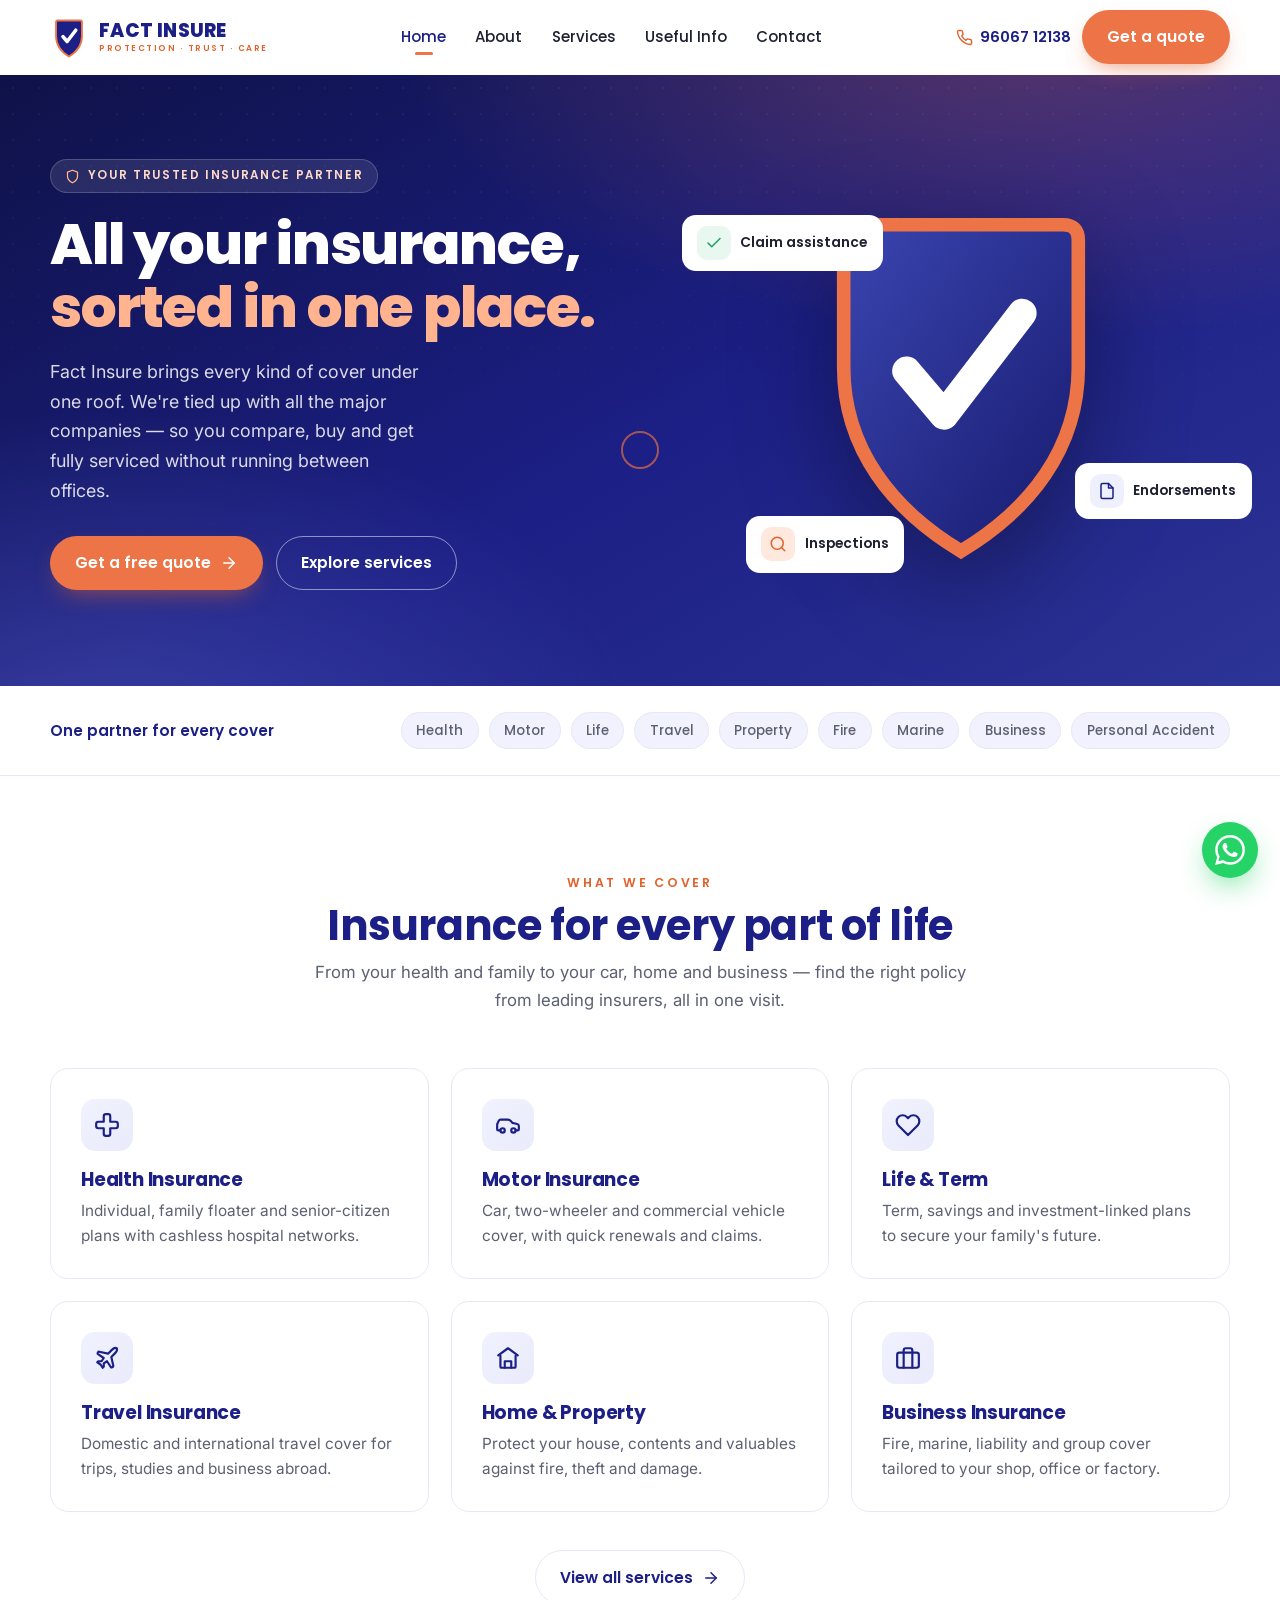
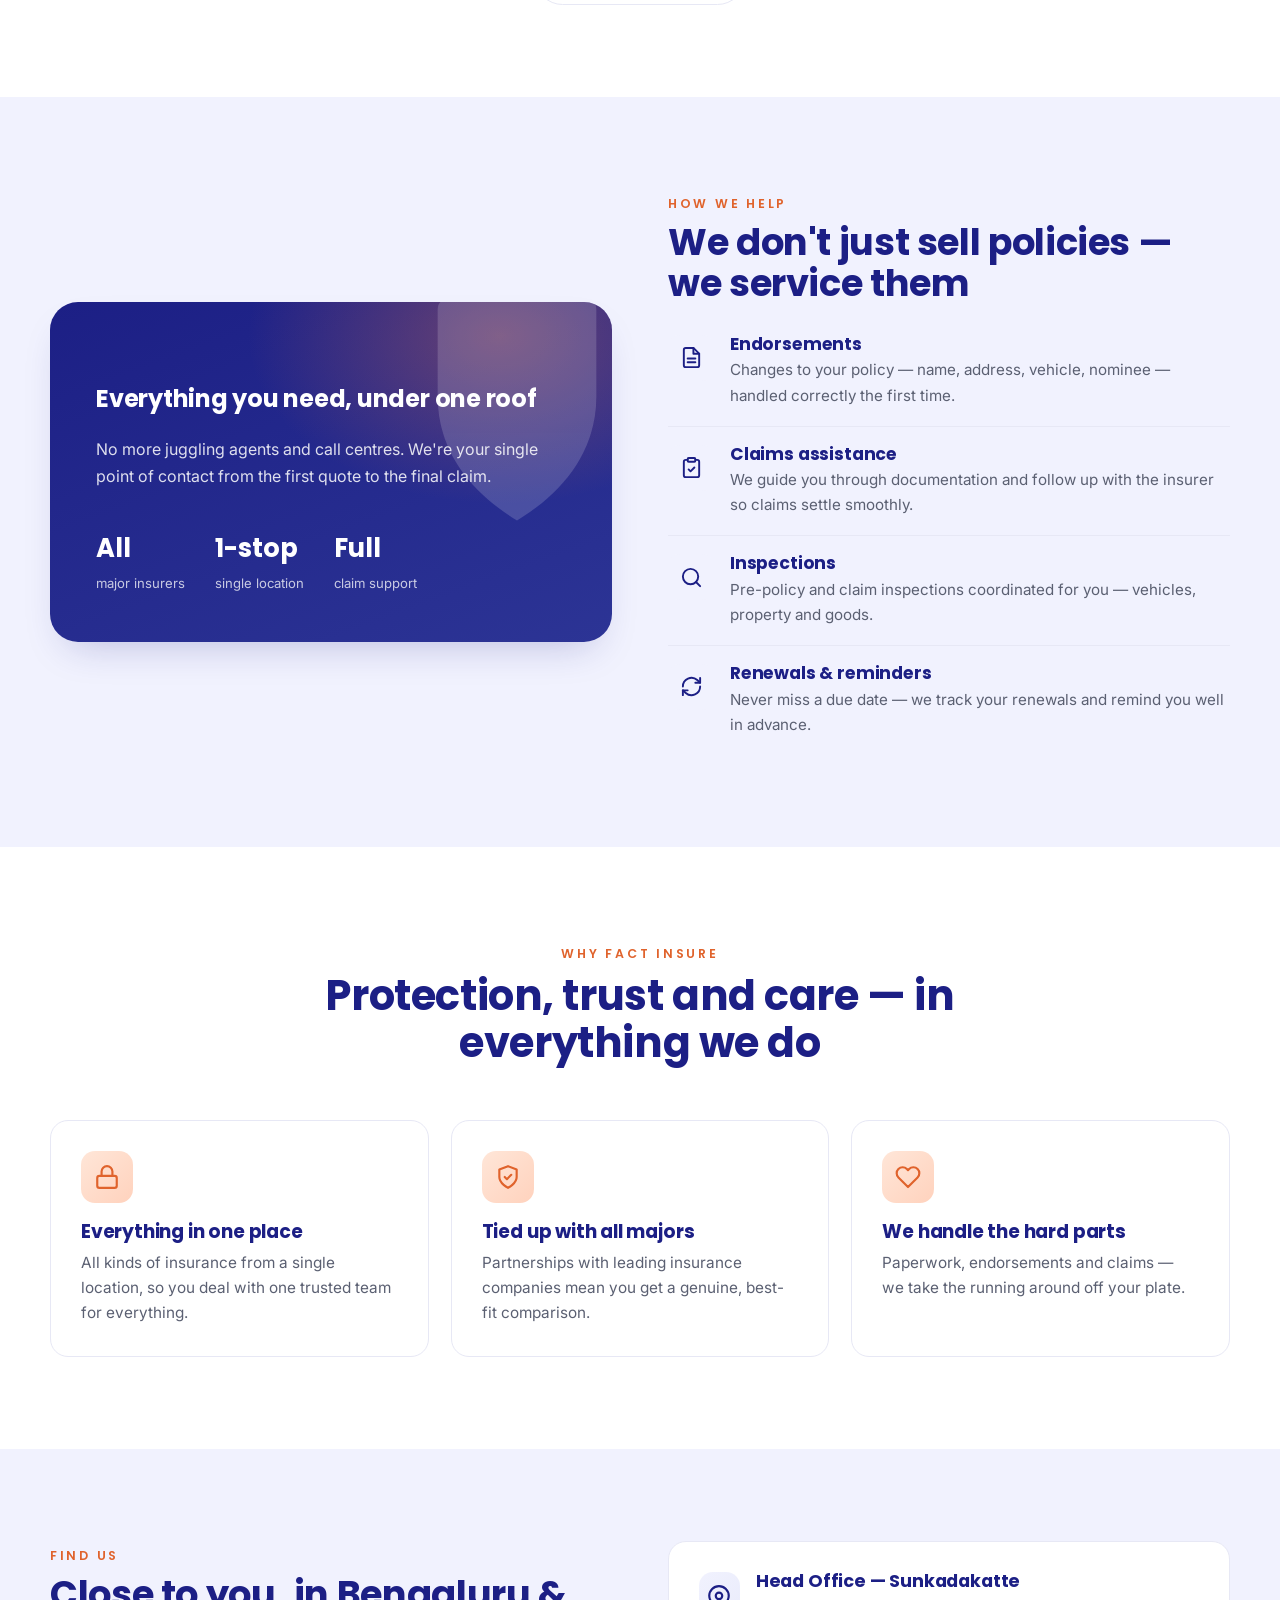
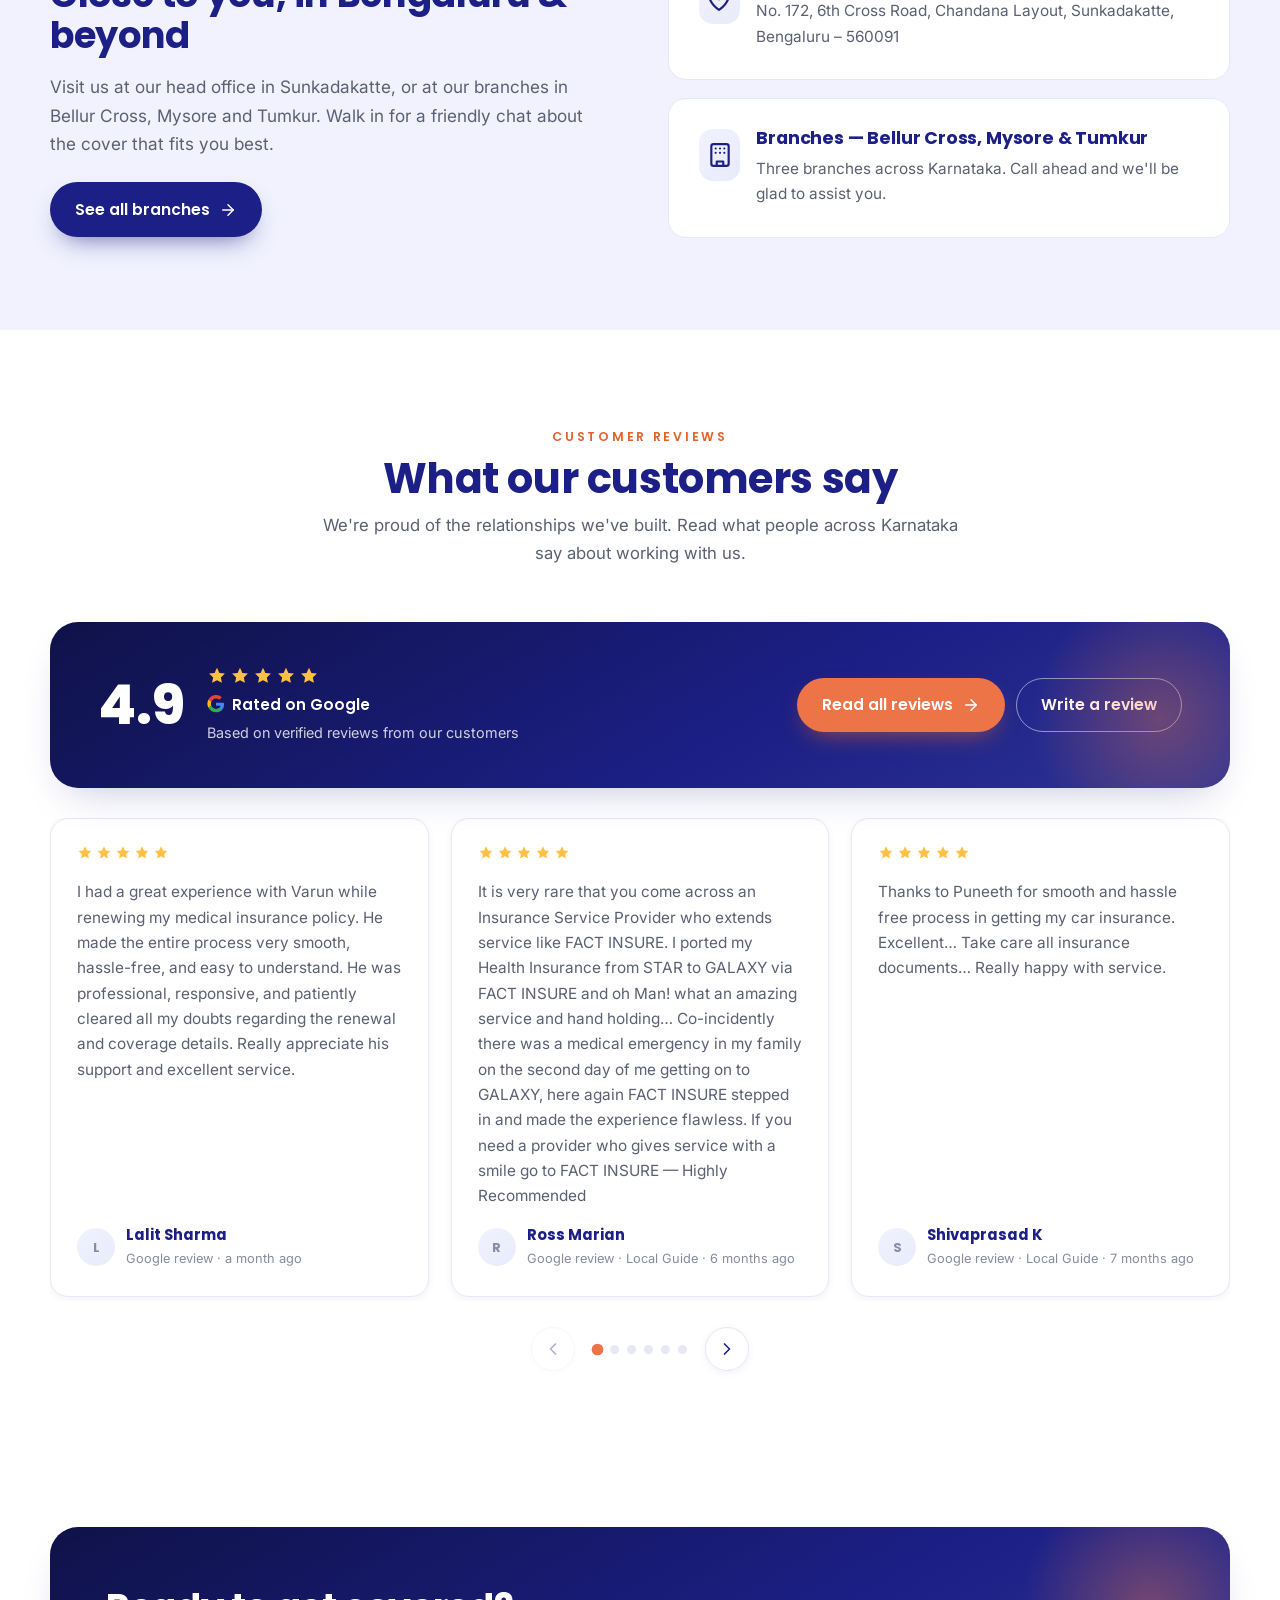
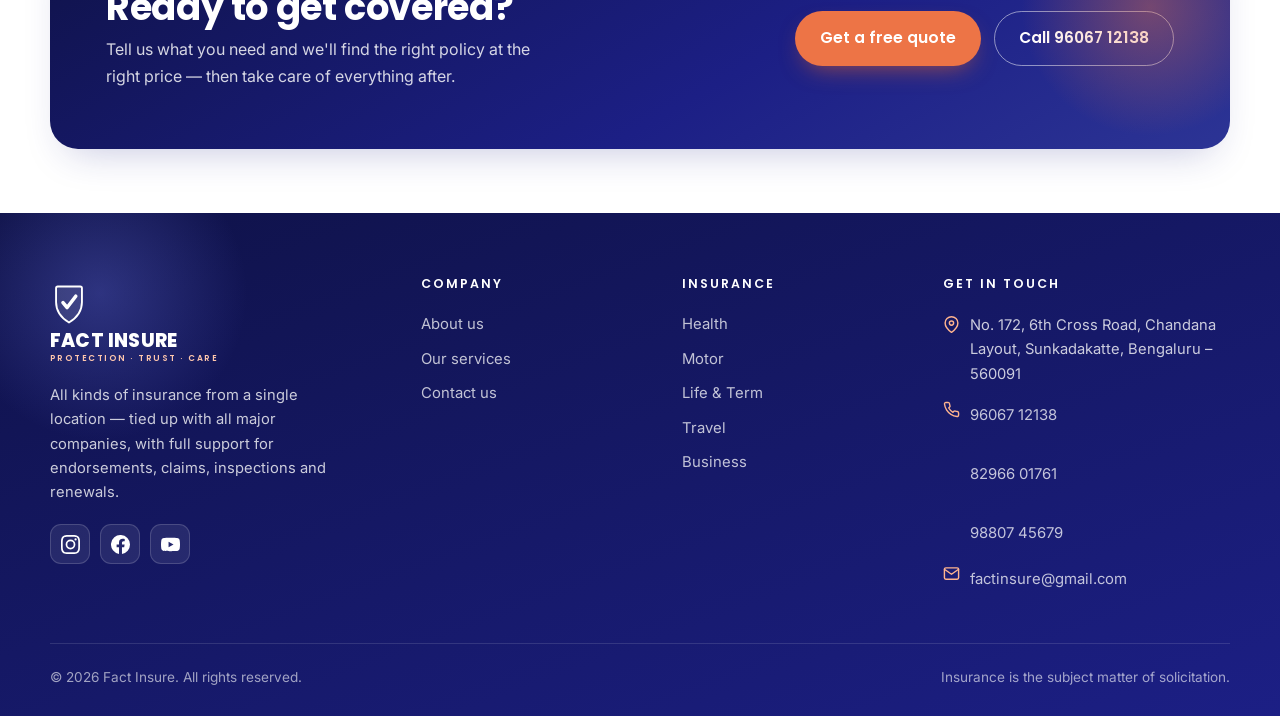
==== index.html @ 14523bb6 "Fact Insure website — production ready Static marketing site for Fact Insure (Bengaluru insurance ag" ====
<!DOCTYPE html>
<html lang="en">
<head>
<meta charset="UTF-8">
<meta name="viewport" content="width=device-width, initial-scale=1">
<title>Fact Insure — All your insurance in one place | Bengaluru</title>
<meta name="description" content="Fact Insure provides every kind of insurance from a single location in Bengaluru. Tied up with all major companies, with full support for endorsements, claims, inspections and renewals.">
<link rel="icon" type="image/svg+xml" href="assets/favicon.svg">
<link rel="preconnect" href="https://fonts.googleapis.com">
<link rel="preconnect" href="https://fonts.gstatic.com" crossorigin>
<link href="https://fonts.googleapis.com/css2?family=Inter:wght@400;500;600&amp;family=Poppins:wght@500;600;700;800&amp;display=swap" rel="stylesheet">
<link rel="stylesheet" href="css/styles.css">
</head>
<body>

<!-- ============ HEADER ============ -->
<header class="site-header">
  <div class="container">
    <div class="nav">
      <a class="brand" href="index.html" aria-label="Fact Insure — home">
        <svg class="brand-shield" viewBox="0 0 100 112" aria-hidden="true">
          <path class="body" d="M20,12 L80,12 Q84.5,12 84.5,16.5 L84.5,54 C84.5,78 70,96 50,108 C30,96 15.5,78 15.5,54 L15.5,16.5 Q15.5,12 20,12 Z"/>
          <path class="check" d="M34,55 L45,68 L68,38"/>
        </svg>
        <span class="brand-text"><strong>FACT INSURE</strong><small>PROTECTION · TRUST · CARE</small></span>
      </a>
      <nav class="nav-links" aria-label="Primary">
        <a href="index.html" class="active">Home</a><a href="about.html">About</a><a href="services.html">Services</a><a href="useful-info.html">Useful Info</a><a href="contact.html">Contact</a>
      </nav>
      <div class="nav-cta">
        <a class="nav-tel" href="tel:+919606712138" aria-label="Call us">
          <svg viewBox="0 0 24 24" fill="none" stroke="currentColor" stroke-width="2" stroke-linecap="round" stroke-linejoin="round"><path d="M22 16.92v3a2 2 0 0 1-2.18 2 19.79 19.79 0 0 1-8.63-3.07 19.5 19.5 0 0 1-6-6 19.79 19.79 0 0 1-3.07-8.67A2 2 0 0 1 4.11 2h3a2 2 0 0 1 2 1.72c.13.96.36 1.9.7 2.81a2 2 0 0 1-.45 2.11L8.09 9.91a16 16 0 0 0 6 6l1.27-1.27a2 2 0 0 1 2.11-.45c.91.34 1.85.57 2.81.7A2 2 0 0 1 22 16.92z"/></svg>
          96067 12138
        </a>
        <a class="btn" href="contact.html">Get a quote</a>
        <button class="nav-toggle" aria-label="Open menu" aria-expanded="false">
          <svg viewBox="0 0 24 24" fill="none" stroke="currentColor" stroke-width="2" stroke-linecap="round"><line x1="3" y1="6" x2="21" y2="6"/><line x1="3" y1="12" x2="21" y2="12"/><line x1="3" y1="18" x2="21" y2="18"/></svg>
        </button>
      </div>
    </div>
  </div>
</header>

<!-- ============ HERO ============ -->
<section class="hero">
  <div class="container">
    <div class="hero-inner">
      <div>
        <div class="hero-eyebrow">
          <svg viewBox="0 0 24 24" fill="none" stroke="currentColor" stroke-width="2" stroke-linecap="round" stroke-linejoin="round"><path d="M12 22s8-4 8-10V5l-8-3-8 3v7c0 6 8 10 8 10z"/></svg>
          <span>Your Trusted Insurance Partner</span>
        </div>
        <h1>All your insurance, <span class="hl">sorted in one place.</span></h1>
        <p>Fact Insure brings every kind of cover under one roof. We're tied up with all the major companies — so you compare, buy and get fully serviced without running between offices.</p>
        <div class="hero-actions">
          <a class="btn" href="contact.html">Get a free quote
            <svg viewBox="0 0 24 24" fill="none" stroke="currentColor" stroke-width="2" stroke-linecap="round" stroke-linejoin="round"><line x1="5" y1="12" x2="19" y2="12"/><polyline points="12 5 19 12 12 19"/></svg>
          </a>
          <a class="btn btn--ghost" href="services.html">Explore services</a>
        </div>
      </div>
      <div class="hero-art" aria-hidden="true">
        <svg class="hero-shield" viewBox="0 0 100 112">
          <defs>
            <linearGradient id="heroGrad" x1="0" y1="0" x2="1" y2="1">
              <stop offset="0" stop-color="#3a45b0"/><stop offset="1" stop-color="#171a6e"/>
            </linearGradient>
          </defs>
          <path class="hbody" d="M20,12 L80,12 Q84.5,12 84.5,16.5 L84.5,54 C84.5,78 70,96 50,108 C30,96 15.5,78 15.5,54 L15.5,16.5 Q15.5,12 20,12 Z"/>
          <path class="hcheck" d="M34,55 L45,68 L68,38"/>
        </svg>
        <div class="float-card fc-1">
          <span class="dot" style="background:#e8f7ef;color:#1aa260"><svg viewBox="0 0 24 24" fill="none" stroke="currentColor" stroke-width="2" stroke-linecap="round" stroke-linejoin="round"><polyline points="20 6 9 17 4 12"/></svg></span>
          Claim assistance
        </div>
        <div class="float-card fc-2">
          <span class="dot" style="background:#eef0fe;color:#1c1f85"><svg viewBox="0 0 24 24" fill="none" stroke="currentColor" stroke-width="2" stroke-linecap="round" stroke-linejoin="round"><path d="M14 2H6a2 2 0 0 0-2 2v16a2 2 0 0 0 2 2h12a2 2 0 0 0 2-2V8z"/><polyline points="14 2 14 8 20 8"/></svg></span>
          Endorsements
        </div>
        <div class="float-card fc-3">
          <span class="dot" style="background:#ffe9df;color:#e0632c"><svg viewBox="0 0 24 24" fill="none" stroke="currentColor" stroke-width="2" stroke-linecap="round" stroke-linejoin="round"><circle cx="11" cy="11" r="8"/><line x1="21" y1="21" x2="16.65" y2="16.65"/></svg></span>
          Inspections
        </div>
      </div>
    </div>
  </div>
</section>

<!-- ============ TRUST STRIP ============ -->
<div class="trust">
  <div class="container">
    <div class="trust-inner">
      <p>One partner for every cover</p>
      <div class="chips">
        <span class="chip">Health</span><span class="chip">Motor</span><span class="chip">Life</span>
        <span class="chip">Travel</span><span class="chip">Property</span><span class="chip">Fire</span>
        <span class="chip">Marine</span><span class="chip">Business</span><span class="chip">Personal Accident</span>
      </div>
    </div>
  </div>
</div>

<!-- ============ SERVICES OVERVIEW ============ -->
<section class="section">
  <div class="container">
    <div class="section-head center reveal">
      <span class="eyebrow">What we cover</span>
      <h2>Insurance for every part of life</h2>
      <p>From your health and family to your car, home and business — find the right policy from leading insurers, all in one visit.</p>
    </div>
    <div class="grid grid-3">
      <article class="card reveal">
        <div class="ico"><svg viewBox="0 0 24 24" fill="none" stroke="currentColor" stroke-width="2" stroke-linecap="round" stroke-linejoin="round"><path d="M11 2a2 2 0 0 0-2 2v5H4a2 2 0 0 0-2 2v2a2 2 0 0 0 2 2h5v5a2 2 0 0 0 2 2h2a2 2 0 0 0 2-2v-5h5a2 2 0 0 0 2-2v-2a2 2 0 0 0-2-2h-5V4a2 2 0 0 0-2-2z"/></svg></div>
        <h3>Health Insurance</h3>
        <p>Individual, family floater and senior-citizen plans with cashless hospital networks.</p>
      </article>
      <article class="card reveal">
        <div class="ico"><svg viewBox="0 0 24 24" fill="none" stroke="currentColor" stroke-width="2" stroke-linecap="round" stroke-linejoin="round"><path d="M19 17h2c.6 0 1-.4 1-1v-3c0-.9-.7-1.7-1.5-1.9C18.7 10.6 16 10 16 10s-1.3-1.4-2.2-2.3c-.5-.4-1.1-.7-1.8-.7H5c-.6 0-1.1.4-1.4.9l-1.4 2.9A3.7 3.7 0 0 0 2 12v4c0 .6.4 1 1 1h2"/><circle cx="7" cy="17" r="2"/><circle cx="17" cy="17" r="2"/></svg></div>
        <h3>Motor Insurance</h3>
        <p>Car, two-wheeler and commercial vehicle cover, with quick renewals and claims.</p>
      </article>
      <article class="card reveal">
        <div class="ico"><svg viewBox="0 0 24 24" fill="none" stroke="currentColor" stroke-width="2" stroke-linecap="round" stroke-linejoin="round"><path d="M20.84 4.61a5.5 5.5 0 0 0-7.78 0L12 5.67l-1.06-1.06a5.5 5.5 0 1 0-7.78 7.78L12 21.23l8.84-8.84a5.5 5.5 0 0 0 0-7.78z"/></svg></div>
        <h3>Life &amp; Term</h3>
        <p>Term, savings and investment-linked plans to secure your family's future.</p>
      </article>
      <article class="card reveal">
        <div class="ico"><svg viewBox="0 0 24 24" fill="none" stroke="currentColor" stroke-width="2" stroke-linecap="round" stroke-linejoin="round"><path d="M17.8 19.2 16 11l3.5-3.5C21 6 21.5 4 21 3c-1-.5-3 0-4.5 1.5L13 8 4.8 6.2c-.5-.1-.9.1-1.1.5l-.3.5c-.2.5-.1 1 .3 1.3L9 12l-2 3H4l-1 1 3 2 2 3 1-1v-3l3-2 3.5 5.3c.3.4.8.5 1.3.3l.5-.2c.4-.3.6-.7.5-1.2z"/></svg></div>
        <h3>Travel Insurance</h3>
        <p>Domestic and international travel cover for trips, studies and business abroad.</p>
      </article>
      <article class="card reveal">
        <div class="ico"><svg viewBox="0 0 24 24" fill="none" stroke="currentColor" stroke-width="2" stroke-linecap="round" stroke-linejoin="round"><path d="M3 9.5 12 3l9 6.5"/><path d="M5 10v10a1 1 0 0 0 1 1h12a1 1 0 0 0 1-1V10"/><path d="M9 21v-6h6v6"/></svg></div>
        <h3>Home &amp; Property</h3>
        <p>Protect your house, contents and valuables against fire, theft and damage.</p>
      </article>
      <article class="card reveal">
        <div class="ico"><svg viewBox="0 0 24 24" fill="none" stroke="currentColor" stroke-width="2" stroke-linecap="round" stroke-linejoin="round"><rect x="2" y="7" width="20" height="14" rx="2"/><path d="M16 21V5a2 2 0 0 0-2-2h-4a2 2 0 0 0-2 2v16"/></svg></div>
        <h3>Business Insurance</h3>
        <p>Fire, marine, liability and group cover tailored to your shop, office or factory.</p>
      </article>
    </div>
    <div class="center" style="margin-top:38px">
      <a class="btn btn--outline" href="services.html">View all services
        <svg viewBox="0 0 24 24" fill="none" stroke="currentColor" stroke-width="2" stroke-linecap="round" stroke-linejoin="round"><line x1="5" y1="12" x2="19" y2="12"/><polyline points="12 5 19 12 12 19"/></svg>
      </a>
    </div>
  </div>
</section>

<!-- ============ SINGLE LOCATION / FULL SERVICE ============ -->
<section class="section bg-lav">
  <div class="container">
    <div class="split">
      <div class="media-panel reveal">
        <svg class="pn-shield" viewBox="0 0 100 112" aria-hidden="true"><path d="M20,12 L80,12 Q84.5,12 84.5,16.5 L84.5,54 C84.5,78 70,96 50,108 C30,96 15.5,78 15.5,54 L15.5,16.5 Q15.5,12 20,12 Z"/></svg>
        <h3>Everything you need, under one roof</h3>
        <p>No more juggling agents and call centres. We're your single point of contact from the first quote to the final claim.</p>
        <div class="stat-row">
          <div><b>All</b><span>major insurers</span></div>
          <div><b>1-stop</b><span>single location</span></div>
          <div><b>Full</b><span>claim support</span></div>
        </div>
      </div>
      <div class="reveal">
        <span class="eyebrow">How we help</span>
        <h2 style="font-size:clamp(1.7rem,3.5vw,2.3rem);margin:.4rem 0 .8rem">We don't just sell policies — we service them</h2>
        <div class="feature-row">
          <span class="fi"><svg viewBox="0 0 24 24" fill="none" stroke="currentColor" stroke-width="2" stroke-linecap="round" stroke-linejoin="round"><path d="M14 2H6a2 2 0 0 0-2 2v16a2 2 0 0 0 2 2h12a2 2 0 0 0 2-2V8z"/><polyline points="14 2 14 8 20 8"/><line x1="16" y1="13" x2="8" y2="13"/><line x1="16" y1="17" x2="8" y2="17"/></svg></span>
          <div><h4>Endorsements</h4><p>Changes to your policy — name, address, vehicle, nominee — handled correctly the first time.</p></div>
        </div>
        <div class="feature-row">
          <span class="fi"><svg viewBox="0 0 24 24" fill="none" stroke="currentColor" stroke-width="2" stroke-linecap="round" stroke-linejoin="round"><rect x="8" y="2" width="8" height="4" rx="1"/><path d="M16 4h2a2 2 0 0 1 2 2v14a2 2 0 0 1-2 2H6a2 2 0 0 1-2-2V6a2 2 0 0 1 2-2h2"/><path d="m9 14 2 2 4-4"/></svg></span>
          <div><h4>Claims assistance</h4><p>We guide you through documentation and follow up with the insurer so claims settle smoothly.</p></div>
        </div>
        <div class="feature-row">
          <span class="fi"><svg viewBox="0 0 24 24" fill="none" stroke="currentColor" stroke-width="2" stroke-linecap="round" stroke-linejoin="round"><circle cx="11" cy="11" r="8"/><line x1="21" y1="21" x2="16.65" y2="16.65"/></svg></span>
          <div><h4>Inspections</h4><p>Pre-policy and claim inspections coordinated for you — vehicles, property and goods.</p></div>
        </div>
        <div class="feature-row">
          <span class="fi"><svg viewBox="0 0 24 24" fill="none" stroke="currentColor" stroke-width="2" stroke-linecap="round" stroke-linejoin="round"><path d="M3 12a9 9 0 0 1 15-6.7L21 8"/><path d="M21 3v5h-5"/><path d="M21 12a9 9 0 0 1-15 6.7L3 16"/><path d="M3 21v-5h5"/></svg></span>
          <div><h4>Renewals &amp; reminders</h4><p>Never miss a due date — we track your renewals and remind you well in advance.</p></div>
        </div>
      </div>
    </div>
  </div>
</section>

<!-- ============ WHY CHOOSE ============ -->
<section class="section">
  <div class="container">
    <div class="section-head center reveal">
      <span class="eyebrow">Why Fact Insure</span>
      <h2>Protection, trust and care — in everything we do</h2>
    </div>
    <div class="grid grid-3">
      <article class="card card--accent reveal">
        <div class="ico"><svg viewBox="0 0 24 24" fill="none" stroke="currentColor" stroke-width="2" stroke-linecap="round" stroke-linejoin="round"><rect x="3" y="11" width="18" height="11" rx="2"/><path d="M7 11V7a5 5 0 0 1 10 0v4"/></svg></div>
        <h3>Everything in one place</h3>
        <p>All kinds of insurance from a single location, so you deal with one trusted team for everything.</p>
      </article>
      <article class="card card--accent reveal">
        <div class="ico"><svg viewBox="0 0 24 24" fill="none" stroke="currentColor" stroke-width="2" stroke-linecap="round" stroke-linejoin="round"><path d="M12 22s8-4 8-10V5l-8-3-8 3v7c0 6 8 10 8 10z"/><polyline points="9 12 11 14 15 10"/></svg></div>
        <h3>Tied up with all majors</h3>
        <p>Partnerships with leading insurance companies mean you get a genuine, best-fit comparison.</p>
      </article>
      <article class="card card--accent reveal">
        <div class="ico"><svg viewBox="0 0 24 24" fill="none" stroke="currentColor" stroke-width="2" stroke-linecap="round" stroke-linejoin="round"><path d="M20.84 4.61a5.5 5.5 0 0 0-7.78 0L12 5.67l-1.06-1.06a5.5 5.5 0 1 0-7.78 7.78L12 21.23l8.84-8.84a5.5 5.5 0 0 0 0-7.78z"/></svg></div>
        <h3>We handle the hard parts</h3>
        <p>Paperwork, endorsements and claims — we take the running around off your plate.</p>
      </article>
    </div>
  </div>
</section>

<!-- ============ BRANCHES TEASER ============ -->
<section class="section bg-lav">
  <div class="container">
    <div class="split">
      <div class="reveal">
        <span class="eyebrow">Find us</span>
        <h2 style="font-size:clamp(1.7rem,3.5vw,2.3rem);margin:.4rem 0 .8rem">Close to you, in Bengaluru &amp; beyond</h2>
        <p class="lead">Visit us at our head office in Sunkadakatte, or at our branches in Bellur Cross, Mysore and Tumkur. Walk in for a friendly chat about the cover that fits you best.</p>
        <div style="margin-top:24px">
          <a class="btn btn--navy" href="contact.html">See all branches
            <svg viewBox="0 0 24 24" fill="none" stroke="currentColor" stroke-width="2" stroke-linecap="round" stroke-linejoin="round"><line x1="5" y1="12" x2="19" y2="12"/><polyline points="12 5 19 12 12 19"/></svg>
          </a>
        </div>
      </div>
      <div class="grid reveal" style="gap:18px">
        <article class="card" style="display:flex;gap:16px;align-items:flex-start">
          <span class="ico" style="margin:0"><svg viewBox="0 0 24 24" fill="none" stroke="currentColor" stroke-width="2" stroke-linecap="round" stroke-linejoin="round"><path d="M21 10c0 7-9 13-9 13s-9-6-9-13a9 9 0 0 1 18 0z"/><circle cx="12" cy="10" r="3"/></svg></span>
          <div><h3 style="font-size:1.1rem">Head Office — Sunkadakatte</h3><p>No. 172, 6th Cross Road, Chandana Layout, Sunkadakatte, Bengaluru – 560091</p></div>
        </article>
        <article class="card" style="display:flex;gap:16px;align-items:flex-start">
          <span class="ico" style="margin:0"><svg viewBox="0 0 24 24" fill="none" stroke="currentColor" stroke-width="2" stroke-linecap="round" stroke-linejoin="round"><rect x="4" y="2" width="16" height="20" rx="2"/><path d="M9 22v-4h6v4"/><path d="M8 6h.01M16 6h.01M12 6h.01M12 10h.01M16 10h.01M8 10h.01"/></svg></span>
          <div><h3 style="font-size:1.1rem">Branches — Bellur Cross, Mysore &amp; Tumkur</h3><p>Three branches across Karnataka. Call ahead and we'll be glad to assist you.</p></div>
        </article>
      </div>
    </div>
  </div>
</section>

<!-- ============ GOOGLE REVIEWS ============ -->
<section class="section reviews"><div class="container">
  <div class="section-head center reveal">
    <span class="eyebrow">Customer reviews</span>
    <h2>What our customers say</h2>
    <p>We're proud of the relationships we've built. Read what people across Karnataka say about working with us.</p>
  </div>

  <div class="rating-card reveal">
    <div class="rating-left">
      <span class="rating-score">4.9</span>
      <div class="rating-meta">
        <div class="stars" aria-label="5 out of 5 stars"><svg viewBox="0 0 24 24"><path d="M12 2l2.9 6.3 6.6.8-4.9 4.6 1.3 6.5L12 17l-5.9 3.2 1.3-6.5L2.5 9.1l6.6-.8z"/></svg><svg viewBox="0 0 24 24"><path d="M12 2l2.9 6.3 6.6.8-4.9 4.6 1.3 6.5L12 17l-5.9 3.2 1.3-6.5L2.5 9.1l6.6-.8z"/></svg><svg viewBox="0 0 24 24"><path d="M12 2l2.9 6.3 6.6.8-4.9 4.6 1.3 6.5L12 17l-5.9 3.2 1.3-6.5L2.5 9.1l6.6-.8z"/></svg><svg viewBox="0 0 24 24"><path d="M12 2l2.9 6.3 6.6.8-4.9 4.6 1.3 6.5L12 17l-5.9 3.2 1.3-6.5L2.5 9.1l6.6-.8z"/></svg><svg viewBox="0 0 24 24"><path d="M12 2l2.9 6.3 6.6.8-4.9 4.6 1.3 6.5L12 17l-5.9 3.2 1.3-6.5L2.5 9.1l6.6-.8z"/></svg></div>
        <span class="gl"><svg viewBox="0 0 24 24" width="18" height="18" aria-hidden="true"><path fill="#4285F4" d="M22.6 12.2c0-.7-.1-1.4-.2-2H12v4h6c-.3 1.4-1.1 2.6-2.3 3.4v2.8h3.7c2.2-2 3.4-5 3.4-8.2z"/><path fill="#34A853" d="M12 23c3.1 0 5.7-1 7.6-2.8l-3.7-2.8c-1 .7-2.3 1.1-3.9 1.1-3 0-5.5-2-6.4-4.7H1.8v2.9C3.7 20.5 7.6 23 12 23z"/><path fill="#FBBC05" d="M5.6 13.8c-.2-.7-.4-1.4-.4-2.3s.1-1.6.4-2.3V6.3H1.8C1 7.9.5 9.7.5 11.5s.5 3.6 1.3 5.2l3.8-2.9z"/><path fill="#EA4335" d="M12 4.6c1.7 0 3.2.6 4.4 1.7l3.3-3.3C17.7 1.1 15.1 0 12 0 7.6 0 3.7 2.5 1.8 6.3l3.8 2.9C6.5 6.6 9 4.6 12 4.6z"/></svg>Rated on Google</span>
        <small>Based on verified reviews from our customers</small>
      </div>
    </div>
    <div class="rating-actions">
      <a class="btn" href="https://www.google.com/search?sca_esv=fbf2e411b299a6de&hl=en-IN&sxsrf=APpeQnuhcAugEmTxmlH50Gxj4H5PhnZ7CQ:1783752616659&si=APenkKm7iecQ4G6P-TsbSMFKIQtv3EFIqRAFw-i8uEbk55Z-_xSb2uvLe6nvxJBp9Fm5agpogkL8hnsZeNH6Q2jQ4yNhc_mytEVe5YfTlTbHDAqRLndPPUKJqGvivF8F0i_H56P_pWPe&q=FACT+INSURE+Reviews&sa=X&ved=2ahUKEwjw5dSohMqVAxWvUGcHHVVzJCoQ0bkNegQIJBAF&biw=1226&bih=868&dpr=1#lrd=0x3bae3d194694b287:0x2dffe761b4c85926,1" target="_blank" rel="noopener">Read all reviews<svg viewBox="0 0 24 24" fill="none" stroke="currentColor" stroke-width="2" stroke-linecap="round" stroke-linejoin="round"><line x1="5" y1="12" x2="19" y2="12"/><polyline points="12 5 19 12 12 19"/></svg></a>
      <a class="btn btn--ghost" href="https://www.google.com/maps?cid=3314622257598847270" target="_blank" rel="noopener">Write a review</a>
    </div>
  </div>

  <!-- ============ REVIEW CARDS — real reviews from the Google Business profile ============ -->
  <div class="review-slider-wrap">
  <div class="review-grid" id="reviewSlider">
    <article class="review-card reveal">
      <div class="stars" aria-label="5 out of 5 stars"><svg viewBox="0 0 24 24"><path d="M12 2l2.9 6.3 6.6.8-4.9 4.6 1.3 6.5L12 17l-5.9 3.2 1.3-6.5L2.5 9.1l6.6-.8z"/></svg><svg viewBox="0 0 24 24"><path d="M12 2l2.9 6.3 6.6.8-4.9 4.6 1.3 6.5L12 17l-5.9 3.2 1.3-6.5L2.5 9.1l6.6-.8z"/></svg><svg viewBox="0 0 24 24"><path d="M12 2l2.9 6.3 6.6.8-4.9 4.6 1.3 6.5L12 17l-5.9 3.2 1.3-6.5L2.5 9.1l6.6-.8z"/></svg><svg viewBox="0 0 24 24"><path d="M12 2l2.9 6.3 6.6.8-4.9 4.6 1.3 6.5L12 17l-5.9 3.2 1.3-6.5L2.5 9.1l6.6-.8z"/></svg><svg viewBox="0 0 24 24"><path d="M12 2l2.9 6.3 6.6.8-4.9 4.6 1.3 6.5L12 17l-5.9 3.2 1.3-6.5L2.5 9.1l6.6-.8z"/></svg></div>
      <p>I had a great experience with Varun while renewing my medical insurance policy. He made the entire process very smooth, hassle-free, and easy to understand. He was professional, responsive, and patiently cleared all my doubts regarding the renewal and coverage details. Really appreciate his support and excellent service.</p>
      <div class="review-who"><span class="review-av">L</span><div><b>Lalit Sharma</b><span>Google review · a month ago</span></div></div>
    </article>
    <article class="review-card reveal">
      <div class="stars" aria-label="5 out of 5 stars"><svg viewBox="0 0 24 24"><path d="M12 2l2.9 6.3 6.6.8-4.9 4.6 1.3 6.5L12 17l-5.9 3.2 1.3-6.5L2.5 9.1l6.6-.8z"/></svg><svg viewBox="0 0 24 24"><path d="M12 2l2.9 6.3 6.6.8-4.9 4.6 1.3 6.5L12 17l-5.9 3.2 1.3-6.5L2.5 9.1l6.6-.8z"/></svg><svg viewBox="0 0 24 24"><path d="M12 2l2.9 6.3 6.6.8-4.9 4.6 1.3 6.5L12 17l-5.9 3.2 1.3-6.5L2.5 9.1l6.6-.8z"/></svg><svg viewBox="0 0 24 24"><path d="M12 2l2.9 6.3 6.6.8-4.9 4.6 1.3 6.5L12 17l-5.9 3.2 1.3-6.5L2.5 9.1l6.6-.8z"/></svg><svg viewBox="0 0 24 24"><path d="M12 2l2.9 6.3 6.6.8-4.9 4.6 1.3 6.5L12 17l-5.9 3.2 1.3-6.5L2.5 9.1l6.6-.8z"/></svg></div>
      <p>It is very rare that you come across an Insurance Service Provider who extends service like FACT INSURE. I ported my Health Insurance from STAR to GALAXY via FACT INSURE and oh Man! what an amazing service and hand holding… Co-incidently there was a medical emergency in my family on the second day of me getting on to GALAXY, here again FACT INSURE stepped in and made the experience flawless. If you need a provider who gives service with a smile go to FACT INSURE — Highly Recommended</p>
      <div class="review-who"><span class="review-av">R</span><div><b>Ross Marian</b><span>Google review · Local Guide · 6 months ago</span></div></div>
    </article>
    <article class="review-card reveal">
      <div class="stars" aria-label="5 out of 5 stars"><svg viewBox="0 0 24 24"><path d="M12 2l2.9 6.3 6.6.8-4.9 4.6 1.3 6.5L12 17l-5.9 3.2 1.3-6.5L2.5 9.1l6.6-.8z"/></svg><svg viewBox="0 0 24 24"><path d="M12 2l2.9 6.3 6.6.8-4.9 4.6 1.3 6.5L12 17l-5.9 3.2 1.3-6.5L2.5 9.1l6.6-.8z"/></svg><svg viewBox="0 0 24 24"><path d="M12 2l2.9 6.3 6.6.8-4.9 4.6 1.3 6.5L12 17l-5.9 3.2 1.3-6.5L2.5 9.1l6.6-.8z"/></svg><svg viewBox="0 0 24 24"><path d="M12 2l2.9 6.3 6.6.8-4.9 4.6 1.3 6.5L12 17l-5.9 3.2 1.3-6.5L2.5 9.1l6.6-.8z"/></svg><svg viewBox="0 0 24 24"><path d="M12 2l2.9 6.3 6.6.8-4.9 4.6 1.3 6.5L12 17l-5.9 3.2 1.3-6.5L2.5 9.1l6.6-.8z"/></svg></div>
      <p>Thanks to Puneeth for smooth and hassle free process in getting my car insurance. Excellent… Take care all insurance documents… Really happy with service.</p>
      <div class="review-who"><span class="review-av">S</span><div><b>Shivaprasad K</b><span>Google review · Local Guide · 7 months ago</span></div></div>
    </article>
    <article class="review-card reveal">
      <div class="stars" aria-label="5 out of 5 stars"><svg viewBox="0 0 24 24"><path d="M12 2l2.9 6.3 6.6.8-4.9 4.6 1.3 6.5L12 17l-5.9 3.2 1.3-6.5L2.5 9.1l6.6-.8z"/></svg><svg viewBox="0 0 24 24"><path d="M12 2l2.9 6.3 6.6.8-4.9 4.6 1.3 6.5L12 17l-5.9 3.2 1.3-6.5L2.5 9.1l6.6-.8z"/></svg><svg viewBox="0 0 24 24"><path d="M12 2l2.9 6.3 6.6.8-4.9 4.6 1.3 6.5L12 17l-5.9 3.2 1.3-6.5L2.5 9.1l6.6-.8z"/></svg><svg viewBox="0 0 24 24"><path d="M12 2l2.9 6.3 6.6.8-4.9 4.6 1.3 6.5L12 17l-5.9 3.2 1.3-6.5L2.5 9.1l6.6-.8z"/></svg><svg viewBox="0 0 24 24"><path d="M12 2l2.9 6.3 6.6.8-4.9 4.6 1.3 6.5L12 17l-5.9 3.2 1.3-6.5L2.5 9.1l6.6-.8z"/></svg></div>
      <p>It&#x27;s very good. If I am correct I met the service advisor Miss Pooja — she was following up my insurance from a month with a gentle reminder. Everything was so smooth. Thank you madam for the patience and service.</p>
      <div class="review-who"><span class="review-av">N</span><div><b>Nishith Raghavandra</b><span>Google review · 3 years ago</span></div></div>
    </article>
    <article class="review-card reveal">
      <div class="stars" aria-label="5 out of 5 stars"><svg viewBox="0 0 24 24"><path d="M12 2l2.9 6.3 6.6.8-4.9 4.6 1.3 6.5L12 17l-5.9 3.2 1.3-6.5L2.5 9.1l6.6-.8z"/></svg><svg viewBox="0 0 24 24"><path d="M12 2l2.9 6.3 6.6.8-4.9 4.6 1.3 6.5L12 17l-5.9 3.2 1.3-6.5L2.5 9.1l6.6-.8z"/></svg><svg viewBox="0 0 24 24"><path d="M12 2l2.9 6.3 6.6.8-4.9 4.6 1.3 6.5L12 17l-5.9 3.2 1.3-6.5L2.5 9.1l6.6-.8z"/></svg><svg viewBox="0 0 24 24"><path d="M12 2l2.9 6.3 6.6.8-4.9 4.6 1.3 6.5L12 17l-5.9 3.2 1.3-6.5L2.5 9.1l6.6-.8z"/></svg><svg viewBox="0 0 24 24"><path d="M12 2l2.9 6.3 6.6.8-4.9 4.6 1.3 6.5L12 17l-5.9 3.2 1.3-6.5L2.5 9.1l6.6-.8z"/></svg></div>
      <p>Puneeth is very cooperative, friendly and nice guy, he suggests better plans for vehicle insurance. Highly recommend insurance agency.</p>
      <div class="review-who"><span class="review-av">P</span><div><b>Prajwal HS</b><span>Google review · 3 years ago</span></div></div>
    </article>
    <article class="review-card reveal">
      <div class="stars" aria-label="5 out of 5 stars"><svg viewBox="0 0 24 24"><path d="M12 2l2.9 6.3 6.6.8-4.9 4.6 1.3 6.5L12 17l-5.9 3.2 1.3-6.5L2.5 9.1l6.6-.8z"/></svg><svg viewBox="0 0 24 24"><path d="M12 2l2.9 6.3 6.6.8-4.9 4.6 1.3 6.5L12 17l-5.9 3.2 1.3-6.5L2.5 9.1l6.6-.8z"/></svg><svg viewBox="0 0 24 24"><path d="M12 2l2.9 6.3 6.6.8-4.9 4.6 1.3 6.5L12 17l-5.9 3.2 1.3-6.5L2.5 9.1l6.6-.8z"/></svg><svg viewBox="0 0 24 24"><path d="M12 2l2.9 6.3 6.6.8-4.9 4.6 1.3 6.5L12 17l-5.9 3.2 1.3-6.5L2.5 9.1l6.6-.8z"/></svg><svg viewBox="0 0 24 24"><path d="M12 2l2.9 6.3 6.6.8-4.9 4.6 1.3 6.5L12 17l-5.9 3.2 1.3-6.5L2.5 9.1l6.6-.8z"/></svg></div>
      <p>Super service, good quality. I will ask any reason, definitely good reply for insurance.</p>
      <div class="review-who"><span class="review-av">V</span><div><b>Vinod Gowda</b><span>Google review · Local Guide · 7 months ago</span></div></div>
    </article>
  </div>
  <div class="slider-controls">
    <button type="button" class="slider-btn slider-prev" id="reviewPrev" aria-label="Previous reviews">
      <svg viewBox="0 0 24 24" fill="none" stroke="currentColor" stroke-width="2" stroke-linecap="round" stroke-linejoin="round"><polyline points="15 18 9 12 15 6"/></svg>
    </button>
    <div class="slider-dots" id="reviewDots"></div>
    <button type="button" class="slider-btn slider-next" id="reviewNext" aria-label="Next reviews">
      <svg viewBox="0 0 24 24" fill="none" stroke="currentColor" stroke-width="2" stroke-linecap="round" stroke-linejoin="round"><polyline points="9 18 15 12 9 6"/></svg>
    </button>
  </div>
  </div>
</div></section>

<!-- ============ CTA BAND ============ -->
<section class="section--tight">
  <div class="container">
    <div class="cta-band reveal">
      <div>
        <h2>Ready to get covered?</h2>
        <p>Tell us what you need and we'll find the right policy at the right price — then take care of everything after.</p>
      </div>
      <div class="cta-actions">
        <a class="btn" href="contact.html">Get a free quote</a>
        <a class="btn btn--ghost" href="tel:+919606712138">Call 96067 12138</a>
      </div>
    </div>
  </div>
</section>

<!-- ============ FOOTER ============ -->
<footer class="site-footer">
  <div class="container">
    <div class="footer-grid">
      <div class="footer-col">
        <a class="brand brand--light" href="index.html" aria-label="Fact Insure — home">
          <svg class="brand-shield" viewBox="0 0 100 112" aria-hidden="true">
            <path class="body" d="M20,12 L80,12 Q84.5,12 84.5,16.5 L84.5,54 C84.5,78 70,96 50,108 C30,96 15.5,78 15.5,54 L15.5,16.5 Q15.5,12 20,12 Z"/>
            <path class="check" d="M34,55 L45,68 L68,38"/>
          </svg>
          <span class="brand-text"><strong>FACT INSURE</strong><small>PROTECTION · TRUST · CARE</small></span>
        </a>
        <p>All kinds of insurance from a single location — tied up with all major companies, with full support for endorsements, claims, inspections and renewals.</p>
        <div class="social-links">
          <a href="https://www.instagram.com/factinsure?igsh=dTR2empqcTlucjA1" target="_blank" rel="noopener" aria-label="Fact Insure on Instagram"><svg viewBox="0 0 24 24" aria-hidden="true"><path fill="currentColor" d="M12 2.16c3.2 0 3.58 0 4.85.07 1.17.05 1.8.25 2.23.41.56.22.96.48 1.38.9.42.42.68.82.9 1.38.16.42.36 1.06.41 2.23.06 1.27.07 1.65.07 4.85s0 3.58-.07 4.85c-.05 1.17-.25 1.8-.41 2.23a3.7 3.7 0 0 1-.9 1.38 3.7 3.7 0 0 1-1.38.9c-.42.16-1.06.36-2.23.41-1.27.06-1.65.07-4.85.07s-3.58 0-4.85-.07c-1.17-.05-1.8-.25-2.23-.41a3.7 3.7 0 0 1-1.38-.9 3.7 3.7 0 0 1-.9-1.38c-.16-.42-.36-1.06-.41-2.23C2.16 15.58 2.16 15.2 2.16 12s0-3.58.07-4.85c.05-1.17.25-1.8.41-2.23.22-.56.48-.96.9-1.38.42-.42.82-.68 1.38-.9.42-.16 1.06-.36 2.23-.41C8.42 2.16 8.8 2.16 12 2.16M12 0C8.74 0 8.33 0 7.05.07 5.78.13 4.9.33 4.14.63a5.8 5.8 0 0 0-2.12 1.38A5.8 5.8 0 0 0 .63 4.14C.33 4.9.13 5.78.07 7.05 0 8.33 0 8.74 0 12s0 3.67.07 4.95c.06 1.27.26 2.15.56 2.91a5.8 5.8 0 0 0 1.38 2.12 5.8 5.8 0 0 0 2.12 1.38c.76.3 1.64.5 2.91.56C8.33 24 8.74 24 12 24s3.67 0 4.95-.07c1.27-.06 2.15-.26 2.91-.56a6.05 6.05 0 0 0 3.5-3.5c.3-.76.5-1.64.56-2.91.07-1.28.07-1.69.07-4.95s0-3.67-.07-4.95c-.06-1.27-.26-2.15-.56-2.91a5.8 5.8 0 0 0-1.38-2.12A5.8 5.8 0 0 0 19.86.63C19.1.33 18.22.13 16.95.07 15.67 0 15.26 0 12 0z"/><path fill="currentColor" d="M12 5.84A6.16 6.16 0 1 0 18.16 12 6.16 6.16 0 0 0 12 5.84zM12 16a4 4 0 1 1 4-4 4 4 0 0 1-4 4z"/><circle fill="currentColor" cx="18.41" cy="5.59" r="1.44"/></svg></a>
          <a href="https://www.facebook.com/share/1DzBadqJGa/" target="_blank" rel="noopener" aria-label="Fact Insure on Facebook"><svg viewBox="0 0 24 24" aria-hidden="true"><path fill="currentColor" d="M24 12a12 12 0 1 0-13.88 11.85v-8.38H7.08V12h3.04V9.36c0-3 1.79-4.67 4.53-4.67 1.31 0 2.68.24 2.68.24v2.95h-1.51c-1.49 0-1.95.92-1.95 1.87V12h3.32l-.53 3.47h-2.79v8.38A12 12 0 0 0 24 12z"/></svg></a>
          <a href="https://youtube.com/@factinsure?si=ZuciIrDkM-4pLr28" target="_blank" rel="noopener" aria-label="Fact Insure on YouTube"><svg viewBox="0 0 24 24" aria-hidden="true"><path fill="currentColor" d="M23.5 6.19a3.02 3.02 0 0 0-2.12-2.14C19.5 3.55 12 3.55 12 3.55s-7.5 0-9.38.5A3.02 3.02 0 0 0 .5 6.19 31.5 31.5 0 0 0 0 12a31.5 31.5 0 0 0 .5 5.81 3.02 3.02 0 0 0 2.12 2.14c1.88.5 9.38.5 9.38.5s7.5 0 9.38-.5a3.02 3.02 0 0 0 2.12-2.14A31.5 31.5 0 0 0 24 12a31.5 31.5 0 0 0-.5-5.81zM9.55 15.57V8.43L15.82 12z"/></svg></a>
        </div>
      </div>
      <div class="footer-col">
        <h4>Company</h4>
        <a href="about.html">About us</a>
        <a href="services.html">Our services</a>
                <a href="contact.html">Contact us</a>
      </div>
      <div class="footer-col">
        <h4>Insurance</h4>
        <a href="services.html">Health</a>
        <a href="services.html">Motor</a>
        <a href="services.html">Life &amp; Term</a>
        <a href="services.html">Travel</a>
        <a href="services.html">Business</a>
      </div>
      <div class="footer-col">
        <h4>Get in touch</h4>
        <ul class="footer-contact">
          <li><svg viewBox="0 0 24 24" fill="none" stroke="currentColor" stroke-width="2" stroke-linecap="round" stroke-linejoin="round"><path d="M21 10c0 7-9 13-9 13s-9-6-9-13a9 9 0 0 1 18 0z"/><circle cx="12" cy="10" r="3"/></svg><span>No. 172, 6th Cross Road, Chandana Layout, Sunkadakatte, Bengaluru – 560091</span></li>
          <li><svg viewBox="0 0 24 24" fill="none" stroke="currentColor" stroke-width="2" stroke-linecap="round" stroke-linejoin="round"><path d="M22 16.92v3a2 2 0 0 1-2.18 2 19.79 19.79 0 0 1-8.63-3.07 19.5 19.5 0 0 1-6-6 19.79 19.79 0 0 1-3.07-8.67A2 2 0 0 1 4.11 2h3a2 2 0 0 1 2 1.72c.13.96.36 1.9.7 2.81a2 2 0 0 1-.45 2.11L8.09 9.91a16 16 0 0 0 6 6l1.27-1.27a2 2 0 0 1 2.11-.45c.91.34 1.85.57 2.81.7A2 2 0 0 1 22 16.92z"/></svg><span><a href="tel:+919606712138">96067 12138</a><br><a href="tel:+918296601761">82966 01761</a><br><a href="tel:+919880745679">98807 45679</a></span></li>
          <li><svg viewBox="0 0 24 24" fill="none" stroke="currentColor" stroke-width="2" stroke-linecap="round" stroke-linejoin="round"><path d="M4 4h16a2 2 0 0 1 2 2v12a2 2 0 0 1-2 2H4a2 2 0 0 1-2-2V6a2 2 0 0 1 2-2z"/><polyline points="22,6 12,13 2,6"/></svg><span><a href="mailto:factinsure@gmail.com">factinsure@gmail.com</a></span></li>
        </ul>
      </div>
    </div>
    <div class="footer-bottom">
      <span>© <span id="year"></span> Fact Insure. All rights reserved.</span>
      <span>Insurance is the subject matter of solicitation.</span>
    </div>
  </div>
</footer>

<a class="wa-float" href="https://wa.me/919606712138?text=Hi%20Fact%20Insure%2C%20I%20would%20like%20to%20know%20more%20about%20your%20insurance%20services." target="_blank" rel="noopener" aria-label="Chat with us on WhatsApp"><svg viewBox="0 0 24 24" aria-hidden="true"><path d="M.057 24l1.687-6.163a11.867 11.867 0 0 1-1.587-5.945C.16 5.335 5.495 0 12.05 0a11.817 11.817 0 0 1 8.413 3.488 11.824 11.824 0 0 1 3.48 8.414c-.003 6.557-5.338 11.892-11.893 11.892a11.9 11.9 0 0 1-5.688-1.448L.057 24zm6.597-3.807c1.676.995 3.276 1.591 5.392 1.592 5.448 0 9.886-4.434 9.889-9.885.002-5.462-4.415-9.89-9.881-9.892-5.452 0-9.887 4.434-9.889 9.884a9.86 9.86 0 0 0 1.51 5.26l-.999 3.648 3.738-.607zm11.387-5.464c-.074-.124-.272-.198-.57-.347-.297-.149-1.758-.868-2.031-.967-.272-.099-.47-.149-.669.149-.198.297-.768.967-.941 1.165-.173.198-.347.223-.644.074-.297-.149-1.255-.462-2.39-1.475-.883-.788-1.48-1.761-1.653-2.059-.173-.297-.018-.458.13-.606.134-.133.298-.347.446-.52.149-.174.198-.298.298-.497.099-.198.05-.371-.025-.52-.074-.149-.669-1.612-.916-2.207-.242-.579-.487-.5-.669-.51l-.57-.01c-.198 0-.52.074-.792.372-.272.297-1.04 1.016-1.04 2.479 0 1.462 1.065 2.875 1.213 3.074.149.198 2.095 3.2 5.076 4.487.709.306 1.263.489 1.694.626.712.226 1.36.194 1.872.118.571-.085 1.758-.719 2.006-1.413.248-.694.248-1.29.173-1.414z"/></svg></a>
<script src="js/main.js"></script>
</body>
</html>
---- css/styles.css ----
/* =========================================================
   Fact Insure — Brand stylesheet
   Palette derived from the logo (Option A)
   ========================================================= */

:root{
  --navy:#1c1f85;
  --navy-700:#171a6e;
  --navy-900:#0f1248;
  --indigo:#2c3495;
  --indigo-300:#5a63c9;
  --orange:#ed7446;
  --orange-600:#e0632c;
  --lavender:#f1f2fe;
  --lavender-2:#e9ebfb;
  --ink:#1d2030;
  --slate:#5b6072;
  --slate-light:#878ca0;
  --line:#e7e8f5;
  --white:#ffffff;

  --radius:18px;
  --radius-sm:12px;
  --radius-lg:28px;
  --shadow-sm:0 2px 8px rgba(28,31,133,.06);
  --shadow:0 18px 40px -18px rgba(28,31,133,.28);
  --shadow-lg:0 30px 70px -28px rgba(28,31,133,.40);

  --container:1180px;
  --ease:cubic-bezier(.22,.61,.36,1);

  --ff-display:"Poppins",system-ui,sans-serif;
  --ff-body:"Inter",system-ui,sans-serif;
}

/* ---------- reset ---------- */
*,*::before,*::after{box-sizing:border-box}
html{scroll-behavior:smooth}
body{
  margin:0;
  font-family:var(--ff-body);
  color:var(--ink);
  background:var(--white);
  line-height:1.65;
  -webkit-font-smoothing:antialiased;
  text-rendering:optimizeLegibility;
}
img{max-width:100%;display:block}
a{color:inherit;text-decoration:none}
ul{margin:0;padding:0;list-style:none}
h1,h2,h3,h4{font-family:var(--ff-display);line-height:1.12;margin:0;color:var(--navy);font-weight:700;letter-spacing:-.01em}

.container{width:min(100% - 40px,var(--container));margin-inline:auto}
.eyebrow{
  font-family:var(--ff-display);font-weight:600;font-size:.78rem;
  letter-spacing:.22em;text-transform:uppercase;color:var(--orange-600);
}
.eyebrow--light{color:#ffd9c7}
.lead{font-size:1.075rem;color:var(--slate)}
.center{text-align:center}
.section{padding:92px 0}
.section--tight{padding:64px 0}
.section-head{max-width:660px;margin:0 auto 54px}
.section-head.center{text-align:center}
.section-head h2{font-size:clamp(1.85rem,4vw,2.6rem);margin:.5rem 0 .6rem}
.section-head p{margin:0;color:var(--slate);font-size:1.05rem}

/* ---------- buttons ---------- */
.btn{
  --bg:var(--orange);--fg:#fff;
  display:inline-flex;align-items:center;gap:.55rem;
  font-family:var(--ff-display);font-weight:600;font-size:.97rem;
  padding:.85rem 1.5rem;border-radius:999px;border:1.5px solid transparent;
  background:var(--bg);color:var(--fg);cursor:pointer;
  transition:transform .25s var(--ease),box-shadow .25s var(--ease),background .2s;
  box-shadow:0 10px 24px -10px rgba(224,99,44,.7);
}
.btn:hover{transform:translateY(-2px);box-shadow:0 16px 30px -12px rgba(224,99,44,.8)}
.btn svg{width:18px;height:18px}
.btn--ghost{background:transparent;color:#fff;border-color:rgba(255,255,255,.5);box-shadow:none}
.btn--ghost:hover{background:rgba(255,255,255,.12);box-shadow:none}
.btn--navy{background:var(--navy);box-shadow:0 12px 26px -12px rgba(28,31,133,.7)}
.btn--navy:hover{box-shadow:0 18px 34px -14px rgba(28,31,133,.8)}
.btn--outline{background:transparent;color:var(--navy);border-color:var(--line);box-shadow:none}
.btn--outline:hover{border-color:var(--navy);background:var(--lavender);box-shadow:none}

/* ---------- brand mark ---------- */
.brand{display:inline-flex;align-items:center;gap:.7rem}
.brand-shield{width:38px;height:42px;flex:none}
.brand-shield .body{fill:var(--navy);stroke:var(--orange);stroke-width:5}
.brand-shield .check{fill:none;stroke:#fff;stroke-width:9.5;stroke-linecap:round;stroke-linejoin:round}
.brand-text{display:flex;flex-direction:column;line-height:1}
.brand-text strong{
  font-family:var(--ff-display);font-weight:800;font-size:1.18rem;
  color:var(--navy);letter-spacing:.01em;
}
.brand-text small{
  font-family:var(--ff-display);font-weight:600;font-size:.52rem;
  letter-spacing:.18em;color:var(--orange-600);margin-top:3px;
}
/* light variant for dark backgrounds */
.brand--light .body{fill:rgba(255,255,255,.10);stroke:#fff}
.brand--light .check{stroke:#fff}
.brand--light .brand-text strong{color:#fff}
.brand--light .brand-text small{color:#ffc7ad}

/* ---------- header ---------- */
.site-header{
  position:sticky;top:0;z-index:60;background:rgba(255,255,255,.86);
  backdrop-filter:saturate(160%) blur(12px);
  border-bottom:1px solid transparent;transition:box-shadow .3s,border-color .3s;
}
.site-header.scrolled{box-shadow:var(--shadow-sm);border-bottom-color:var(--line)}
.nav{display:flex;align-items:center;justify-content:space-between;height:74px}
.nav-links{display:flex;align-items:center;gap:2px}
.nav-links a{
  font-family:var(--ff-display);font-weight:500;font-size:.94rem;color:var(--ink);
  padding:.5rem .85rem;border-radius:999px;transition:color .2s,background .2s;position:relative;
}
.nav-links a:hover{color:var(--navy);background:var(--lavender)}
.nav-links a.active{color:var(--navy)}
.nav-links a.active::after{
  content:"";position:absolute;left:50%;bottom:2px;transform:translateX(-50%);
  width:18px;height:3px;border-radius:3px;background:var(--orange);
}
.nav-cta{display:flex;align-items:center;gap:.7rem}
.nav-tel{display:inline-flex;align-items:center;gap:.45rem;font-family:var(--ff-display);
  font-weight:600;font-size:.92rem;color:var(--navy)}
.nav-tel svg{width:17px;height:17px;color:var(--orange-600)}
.nav-toggle{display:none;background:none;border:0;cursor:pointer;padding:8px;color:var(--navy)}
.nav-toggle svg{width:26px;height:26px}

/* ---------- hero ---------- */
.hero{
  position:relative;overflow:hidden;color:#fff;
  background:
    radial-gradient(1100px 540px at 82% -10%,rgba(237,116,70,.30),transparent 60%),
    radial-gradient(900px 560px at 8% 110%,rgba(90,99,201,.45),transparent 60%),
    linear-gradient(150deg,var(--navy-900),var(--navy) 55%,var(--indigo));
}
.hero::after{
  content:"";position:absolute;inset:0;pointer-events:none;
  background-image:radial-gradient(rgba(255,255,255,.10) 1px,transparent 1px);
  background-size:26px 26px;mask-image:linear-gradient(to bottom,#000,transparent 70%);opacity:.5;
}
.hero-inner{position:relative;z-index:2;display:grid;grid-template-columns:1.05fr .95fr;
  gap:48px;align-items:center;padding:84px 0 96px}
.hero h1{color:#fff;font-size:clamp(2.3rem,5vw,3.55rem);font-weight:800;letter-spacing:-.02em}
.hero h1 .hl{color:#ffb48f}
.hero p{color:rgba(255,255,255,.84);font-size:1.12rem;max-width:34ch;margin:1.1rem 0 1.9rem}
.hero-actions{display:flex;flex-wrap:wrap;gap:.8rem}
.hero-eyebrow{display:inline-flex;align-items:center;gap:.5rem;background:rgba(255,255,255,.10);
  border:1px solid rgba(255,255,255,.18);padding:.4rem .85rem;border-radius:999px;margin-bottom:1.2rem}
.hero-eyebrow span{font-family:var(--ff-display);font-weight:600;font-size:.74rem;letter-spacing:.14em;
  text-transform:uppercase;color:#ffd9c7}
.hero-eyebrow svg{width:15px;height:15px;color:#ffb48f}

/* hero art */
.hero-art{position:relative;display:flex;justify-content:center;align-items:center;min-height:360px}
.hero-shield{width:min(340px,80%);filter:drop-shadow(0 30px 50px rgba(0,0,0,.35))}
.hero-shield .hbody{fill:url(#heroGrad);stroke:var(--orange);stroke-width:4}
.hero-shield .hcheck{fill:none;stroke:#fff;stroke-width:8.5;stroke-linecap:round;stroke-linejoin:round}
.float-card{
  position:absolute;background:#fff;color:var(--ink);border-radius:14px;padding:.7rem .95rem;
  box-shadow:var(--shadow-lg);display:flex;align-items:center;gap:.6rem;font-size:.86rem;font-weight:600;
  font-family:var(--ff-display);animation:float 6s ease-in-out infinite;
}
.float-card .dot{width:34px;height:34px;border-radius:10px;display:grid;place-items:center;flex:none}
.float-card .dot svg{width:18px;height:18px}
.fc-1{top:8%;left:-2%;animation-delay:0s}
.fc-2{bottom:12%;right:-4%;animation-delay:1.5s}
.fc-3{bottom:-2%;left:10%;animation-delay:.8s}
@keyframes float{0%,100%{transform:translateY(0)}50%{transform:translateY(-12px)}}

/* ---------- partner / trust strip ---------- */
.trust{background:var(--white);border-bottom:1px solid var(--line)}
.trust-inner{display:flex;flex-wrap:wrap;align-items:center;justify-content:space-between;
  gap:24px;padding:26px 0}
.trust-inner p{margin:0;font-family:var(--ff-display);font-weight:600;color:var(--navy);font-size:.95rem}
.chips{display:flex;flex-wrap:wrap;gap:10px}
.chip{font-family:var(--ff-display);font-weight:500;font-size:.84rem;color:var(--slate);
  background:var(--lavender);border:1px solid var(--line);padding:.4rem .9rem;border-radius:999px}

/* ---------- feature cards grid ---------- */
.grid{display:grid;gap:22px}
.grid-3{grid-template-columns:repeat(3,1fr)}
.grid-4{grid-template-columns:repeat(4,1fr)}
.grid-2{grid-template-columns:repeat(2,1fr)}

.card{
  background:#fff;border:1px solid var(--line);border-radius:var(--radius);padding:30px;
  transition:transform .3s var(--ease),box-shadow .3s var(--ease),border-color .3s;
  position:relative;overflow:hidden;
}
.card:hover{transform:translateY(-6px);box-shadow:var(--shadow);border-color:transparent}
.card .ico{
  width:52px;height:52px;border-radius:14px;display:grid;place-items:center;margin-bottom:18px;
  background:linear-gradient(135deg,var(--lavender),var(--lavender-2));color:var(--navy);
}
.card .ico svg{width:26px;height:26px}
.card:hover .ico{background:linear-gradient(135deg,var(--navy),var(--indigo));color:#fff}
.card .ico{transition:background .3s,color .3s}
.card h3{font-size:1.18rem;margin-bottom:.45rem}
.card p{margin:0;color:var(--slate);font-size:.96rem}
.card--accent .ico{background:linear-gradient(135deg,#ffe6d8,#ffd2bd);color:var(--orange-600)}
.card--accent:hover .ico{background:linear-gradient(135deg,var(--orange),var(--orange-600));color:#fff}

/* services list page tags */
.tag-list{display:flex;flex-wrap:wrap;gap:8px;margin-top:14px}
.tag-list span{font-size:.78rem;font-family:var(--ff-display);font-weight:500;color:var(--navy);
  background:var(--lavender);padding:.3rem .7rem;border-radius:8px}

/* ---------- alt section bg ---------- */
.bg-lav{background:var(--lavender)}
.bg-navy{background:linear-gradient(160deg,var(--navy-900),var(--navy));color:#fff}
.bg-navy h2,.bg-navy h3{color:#fff}
.bg-navy .lead,.bg-navy p{color:rgba(255,255,255,.82)}

/* ---------- value / why list ---------- */
.split{display:grid;grid-template-columns:1fr 1fr;gap:56px;align-items:center}
.feature-row{display:flex;gap:16px;padding:18px 0;border-bottom:1px solid var(--line)}
.feature-row:last-child{border-bottom:0}
.feature-row .fi{width:46px;height:46px;border-radius:12px;flex:none;display:grid;place-items:center;
  background:var(--lavender);color:var(--navy)}
.feature-row .fi svg{width:23px;height:23px}
.feature-row h4{font-size:1.08rem;margin-bottom:.2rem}
.feature-row p{margin:0;color:var(--slate);font-size:.95rem}

/* media panel */
.media-panel{
  position:relative;border-radius:var(--radius-lg);overflow:hidden;
  background:linear-gradient(160deg,var(--navy),var(--indigo));padding:46px;color:#fff;min-height:340px;
  display:flex;flex-direction:column;justify-content:flex-end;box-shadow:var(--shadow);
}
.media-panel::before{content:"";position:absolute;inset:0;
  background:radial-gradient(420px 280px at 80% 10%,rgba(237,116,70,.35),transparent 60%)}
.media-panel .pn-shield{position:absolute;top:-30px;right:-20px;width:230px;opacity:.16}
.media-panel .pn-shield path{fill:#fff}
.media-panel h3{position:relative;font-size:1.5rem;margin-bottom:.5rem;color:#fff}
.media-panel p{position:relative;color:rgba(255,255,255,.85)}
.stat-row{position:relative;display:flex;gap:30px;margin-top:22px}
.stat-row b{font-family:var(--ff-display);font-size:1.6rem;display:block;color:#fff}
.stat-row span{font-size:.82rem;color:rgba(255,255,255,.75)}

/* ---------- steps ---------- */
.steps{display:grid;grid-template-columns:repeat(4,1fr);gap:22px;counter-reset:step}
.step{position:relative;padding:30px;background:#fff;border:1px solid var(--line);border-radius:var(--radius)}
.step .num{font-family:var(--ff-display);font-weight:800;font-size:2rem;color:var(--lavender-2);
  -webkit-text-stroke:1px var(--indigo-300);line-height:1}
.step h4{font-size:1.1rem;margin:.6rem 0 .4rem}
.step p{margin:0;color:var(--slate);font-size:.93rem}

/* ---------- CTA band ---------- */
.cta-band{position:relative;overflow:hidden;border-radius:var(--radius-lg);
  background:linear-gradient(150deg,var(--navy-900),var(--navy) 60%,var(--indigo));
  color:#fff;padding:60px 56px;display:flex;flex-wrap:wrap;gap:28px;align-items:center;
  justify-content:space-between;box-shadow:var(--shadow)}
.cta-band::after{content:"";position:absolute;right:-60px;top:-60px;width:280px;height:280px;
  background:radial-gradient(circle,rgba(237,116,70,.4),transparent 65%)}
.cta-band h2{color:#fff;font-size:clamp(1.7rem,3.5vw,2.3rem);position:relative}
.cta-band p{color:rgba(255,255,255,.82);margin:.5rem 0 0;position:relative;max-width:46ch}
.cta-actions{display:flex;flex-wrap:wrap;gap:.8rem;position:relative}

/* ---------- page hero (interior) ---------- */
.page-hero{position:relative;overflow:hidden;color:#fff;padding:74px 0 64px;
  background:radial-gradient(900px 460px at 85% -20%,rgba(237,116,70,.28),transparent 60%),
  linear-gradient(150deg,var(--navy-900),var(--navy) 60%,var(--indigo))}
.page-hero::after{content:"";position:absolute;inset:0;
  background-image:radial-gradient(rgba(255,255,255,.10) 1px,transparent 1px);
  background-size:26px 26px;mask-image:linear-gradient(to bottom,#000,transparent 75%);opacity:.45}
.page-hero .inner{position:relative;z-index:2;max-width:680px}
.page-hero h1{color:#fff;font-size:clamp(2rem,4.5vw,3rem);font-weight:800;margin:.6rem 0 .7rem}
.page-hero p{color:rgba(255,255,255,.85);font-size:1.08rem;margin:0;max-width:52ch}
.crumbs{font-family:var(--ff-display);font-weight:500;font-size:.85rem;color:rgba(255,255,255,.7)}
.crumbs a:hover{color:#fff}
.crumbs .sep{margin:0 .4rem;color:rgba(255,255,255,.4)}

/* ---------- contact ---------- */
.contact-grid{display:grid;grid-template-columns:1.1fr .9fr;gap:40px;align-items:start}
.form{background:#fff;border:1px solid var(--line);border-radius:var(--radius-lg);
  padding:34px;box-shadow:var(--shadow-sm)}
.field{margin-bottom:18px}
.field label{display:block;font-family:var(--ff-display);font-weight:500;font-size:.86rem;
  color:var(--navy);margin-bottom:7px}
.field input,.field select,.field textarea{
  width:100%;font-family:var(--ff-body);font-size:.96rem;color:var(--ink);
  padding:.8rem .95rem;border:1.5px solid var(--line);border-radius:12px;background:#fcfcff;
  transition:border-color .2s,box-shadow .2s}
.field input:focus,.field select:focus,.field textarea:focus{
  outline:none;border-color:var(--indigo-300);box-shadow:0 0 0 4px rgba(90,99,201,.15)}
.field textarea{min-height:128px;resize:vertical}
.form .btn{width:100%;justify-content:center;margin-top:6px}
.form-note{font-size:.82rem;color:var(--slate-light);margin:14px 0 0;text-align:center}

.info-card{background:var(--lavender);border:1px solid var(--line);border-radius:var(--radius);
  padding:26px;margin-bottom:18px}
.info-card h3{font-size:1.12rem;margin-bottom:.3rem}
.info-line{display:flex;gap:13px;padding:11px 0;border-bottom:1px solid var(--line);align-items:flex-start}
.info-line:last-child{border-bottom:0}
.info-line .ii{width:40px;height:40px;border-radius:11px;flex:none;display:grid;place-items:center;
  background:#fff;color:var(--navy);box-shadow:var(--shadow-sm)}
.info-line .ii svg{width:20px;height:20px}
.info-line a:hover,.info-line span a:hover{color:var(--orange-600)}
.info-line b{font-family:var(--ff-display);font-size:.82rem;color:var(--slate);font-weight:600;
  display:block;text-transform:uppercase;letter-spacing:.08em}
.info-line .v{color:var(--ink);font-weight:500}

/* branch cards */
.branch-card{background:#fff;border:1px solid var(--line);border-radius:var(--radius-lg);
  overflow:hidden;box-shadow:var(--shadow-sm);transition:transform .3s var(--ease),box-shadow .3s}
.branch-card:hover{transform:translateY(-5px);box-shadow:var(--shadow)}
.branch-map{aspect-ratio:16/9;border:0;width:100%;display:block;filter:saturate(.95)}
.branch-body{padding:28px}
.branch-tag{display:inline-flex;align-items:center;gap:.4rem;font-family:var(--ff-display);
  font-weight:600;font-size:.74rem;letter-spacing:.1em;text-transform:uppercase;color:var(--orange-600);
  background:#ffe9df;padding:.3rem .7rem;border-radius:999px;margin-bottom:12px}
.branch-body h3{font-size:1.3rem;margin-bottom:.5rem}
.map-embed{border-radius:var(--radius-lg);overflow:hidden;border:1px solid var(--line);box-shadow:var(--shadow-sm)}
.map-embed iframe{width:100%;height:380px;border:0;display:block}

/* ---------- footer ---------- */
.site-footer{background:linear-gradient(160deg,var(--navy-900),var(--navy));color:rgba(255,255,255,.78);
  padding:64px 0 28px;position:relative;overflow:hidden}
.site-footer::before{content:"";position:absolute;top:-80px;left:-60px;width:320px;height:320px;
  background:radial-gradient(circle,rgba(90,99,201,.4),transparent 65%)}
.footer-grid{position:relative;display:grid;grid-template-columns:1.5fr 1fr 1fr 1.3fr;gap:40px;
  padding-bottom:40px;border-bottom:1px solid rgba(255,255,255,.12)}
.footer-grid p{font-size:.92rem;margin:16px 0 0;max-width:34ch}
.footer-col h4{color:#fff;font-size:.78rem;letter-spacing:.16em;text-transform:uppercase;
  font-family:var(--ff-display);font-weight:600;margin-bottom:16px}
.footer-col a{display:block;font-size:.93rem;padding:5px 0;color:rgba(255,255,255,.74);transition:color .2s}
.footer-col a:hover{color:#ffb48f}
.footer-contact li{display:flex;gap:10px;font-size:.92rem;padding:6px 0;align-items:flex-start}
.footer-contact svg{width:17px;height:17px;color:#ffb48f;flex:none;margin-top:3px}
.footer-bottom{position:relative;display:flex;flex-wrap:wrap;gap:12px;justify-content:space-between;
  align-items:center;padding-top:22px;font-size:.85rem;color:rgba(255,255,255,.6)}
.footer-bottom a:hover{color:#fff}

/* ---------- reveal animation ---------- */
.reveal{opacity:0;transform:translateY(22px);transition:opacity .7s var(--ease),transform .7s var(--ease)}
.reveal.in{opacity:1;transform:none}

/* ---------- modern polish: stagger, motion & entrances ---------- */
/* staggered reveals so grid rows cascade in */
.grid-3 > .reveal:nth-child(3n+2){transition-delay:.08s}
.grid-3 > .reveal:nth-child(3n){transition-delay:.16s}
.grid-2 > .reveal:nth-child(2n){transition-delay:.09s}
.steps > .reveal:nth-child(2){transition-delay:.1s}
.steps > .reveal:nth-child(3){transition-delay:.2s}
.steps > .reveal:nth-child(4){transition-delay:.3s}

/* card icon springs on hover */
.card .ico{transition:background .3s,color .3s,transform .35s var(--ease)}
.card:hover .ico{transform:scale(1.07) rotate(-3deg)}

/* animated top accent bar on service product cards */
.card--link::before{content:"";position:absolute;top:0;left:0;right:0;height:3px;
  background:linear-gradient(90deg,var(--orange),var(--indigo-300));
  transform:scaleX(0);transform-origin:left;transition:transform .4s var(--ease);z-index:2}
.card--link:hover::before{transform:scaleX(1)}

/* step number badge lifts and colours on hover */
.step{transition:transform .3s var(--ease),box-shadow .3s var(--ease),border-color .3s}
.step:hover{transform:translateY(-5px);box-shadow:var(--shadow);border-color:transparent}
.step .num{transition:color .3s var(--ease)}
.step:hover .num{color:var(--orange)}

/* gentle float for the decorative panel shield */
.media-panel .pn-shield{animation:floatY 7s ease-in-out infinite}
@keyframes floatY{0%,100%{transform:translateY(0)}50%{transform:translateY(-12px)}}

/* interior page-hero content fades up in sequence on load */
@keyframes heroUp{from{opacity:0;transform:translateY(20px)}to{opacity:1;transform:none}}
.page-hero .inner > *{animation:heroUp .7s var(--ease) both}
.page-hero .inner > *:nth-child(2){animation-delay:.08s}
.page-hero .inner > *:nth-child(3){animation-delay:.16s}
.page-hero .inner > *:nth-child(4){animation-delay:.24s}
.page-hero .inner > *:nth-child(5){animation-delay:.32s}

/* ---------- responsive ---------- */
@media (max-width:980px){
  .hero-inner{grid-template-columns:1fr;gap:30px;padding:64px 0 80px;text-align:center}
  .hero p{margin-inline:auto}
  .hero-actions{justify-content:center}
  .hero-art{min-height:300px}
  .split{grid-template-columns:1fr;gap:34px}
  .contact-grid{grid-template-columns:1fr;gap:30px}
  .grid-4{grid-template-columns:repeat(2,1fr)}
  .steps{grid-template-columns:repeat(2,1fr)}
  .footer-grid{grid-template-columns:1fr 1fr;gap:30px}
}
@media (max-width:760px){
  .section{padding:64px 0}
  .nav{height:64px}
  .nav-links,.nav-tel{display:none}
  .nav-toggle{display:inline-flex}
  .nav-cta{gap:.4rem}
  .nav-cta .btn{padding:.5rem 1rem;font-size:.84rem;white-space:nowrap;box-shadow:none}
  .nav-cta .btn svg{display:none}
  .brand{gap:.55rem}
  .brand-shield{width:32px;height:36px}
  .brand-text strong{font-size:1.02rem}
  .brand-text small{white-space:nowrap;font-size:.47rem;letter-spacing:.12em}
  .nav.open .nav-links{
    display:flex;position:absolute;top:64px;left:0;right:0;flex-direction:column;align-items:stretch;
    background:#fff;border-bottom:1px solid var(--line);padding:14px 20px;gap:2px;box-shadow:var(--shadow)}
  .nav.open .nav-links a{padding:.8rem 1rem;border-radius:12px}
  .nav.open .nav-links a.active::after{display:none}
  .grid-3,.grid-2{grid-template-columns:1fr}
  .cta-band{padding:40px 28px}
  .media-panel{padding:34px}
}
@media (max-width:520px){
  .grid-4{grid-template-columns:1fr}
  .steps{grid-template-columns:1fr}
  .footer-grid{grid-template-columns:1fr}
  .brand-text small{display:none}
  .nav-cta .btn{padding:.48rem .9rem;font-size:.8rem}
  .section-head h2{font-size:1.7rem}
}
@media (max-width:360px){
  .nav-cta .btn{display:none}
}

@media (prefers-reduced-motion:reduce){
  *{animation:none!important;scroll-behavior:auto!important}
  .reveal{opacity:1;transform:none;transition:none}
}

/* visible keyboard focus */
a:focus-visible,button:focus-visible,input:focus-visible,select:focus-visible,textarea:focus-visible{
  outline:3px solid var(--orange);outline-offset:2px;border-radius:6px}

/* ============ ADDED: Reviews, Stats, Useful Info ============ */

/* --- Google reviews band --- */
.reviews{background:var(--white)}
.rating-card{display:flex;flex-wrap:wrap;align-items:center;gap:30px;justify-content:space-between;
  background:linear-gradient(150deg,var(--navy-900),var(--navy) 60%,var(--indigo));color:#fff;
  border-radius:var(--radius-lg);padding:44px 48px;box-shadow:var(--shadow);position:relative;overflow:hidden}
.rating-card::after{content:"";position:absolute;right:-70px;bottom:-70px;width:280px;height:280px;
  background:radial-gradient(circle,rgba(237,116,70,.35),transparent 65%);pointer-events:none}
.rating-left{position:relative;display:flex;align-items:center;gap:22px}
.rating-score{font-family:var(--ff-display);font-weight:800;font-size:3.4rem;line-height:1;color:#fff}
.stars{display:flex;gap:3px;margin-bottom:6px}
.stars svg{width:20px;height:20px;fill:#ffc043;color:#ffc043}
.rating-meta small{display:block;color:rgba(255,255,255,.8);font-size:.9rem}
.rating-meta .gl{display:inline-flex;align-items:center;gap:7px;font-family:var(--ff-display);
  font-weight:600;font-size:.95rem;color:#fff}
.rating-actions{position:relative;display:flex;flex-wrap:wrap;gap:.7rem}

.review-slider-wrap{margin-top:30px}
.review-grid{
  display:flex;gap:22px;margin-top:0;
  overflow-x:auto;scroll-snap-type:x proximity;scroll-padding-left:2px;
  -webkit-overflow-scrolling:touch;scrollbar-width:none;padding-bottom:4px}
.review-grid::-webkit-scrollbar{display:none}
.review-card{background:#fff;border:1px solid var(--line);border-radius:var(--radius);padding:26px;
  box-shadow:var(--shadow-sm);display:flex;flex-direction:column;gap:12px;
  flex:0 0 100%;scroll-snap-align:start}
.review-card .stars svg{width:16px;height:16px}
.review-card p{margin:0;color:var(--slate);font-size:.96rem;flex:1}
.review-who{display:flex;align-items:center;gap:11px;margin-top:4px}
.review-av{width:38px;height:38px;border-radius:50%;flex:none;display:grid;place-items:center;
  background:linear-gradient(135deg,var(--lavender),var(--lavender-2));color:var(--navy);
  font-family:var(--ff-display);font-weight:700;font-size:.95rem}
.review-who b{font-family:var(--ff-display);font-size:.93rem;color:var(--navy);display:block;line-height:1.3}
.review-who span{font-size:.8rem;color:var(--slate-light)}

.slider-controls{display:flex;align-items:center;justify-content:center;gap:18px;margin-top:26px}
.slider-btn{width:44px;height:44px;border-radius:50%;border:1px solid var(--line);background:#fff;
  color:var(--navy);display:grid;place-items:center;cursor:pointer;flex:none;
  box-shadow:var(--shadow-sm);transition:background .2s var(--ease),color .2s var(--ease),transform .2s var(--ease)}
.slider-btn svg{width:20px;height:20px}
.slider-btn:hover{background:var(--navy);color:#fff;transform:translateY(-2px)}
.slider-btn:disabled{opacity:.35;cursor:default;transform:none;background:#fff;color:var(--navy)}
.slider-dots{display:flex;align-items:center;gap:8px}
.slider-dots button{width:9px;height:9px;padding:0;border:none;border-radius:50%;background:var(--line);
  cursor:pointer;transition:background .2s var(--ease),transform .2s var(--ease)}
.slider-dots button.is-active{background:var(--orange);transform:scale(1.3)}

@media(min-width:700px){
  .review-card{flex:0 0 calc((100% - 22px) / 2)}
}
@media(min-width:1000px){
  .review-card{flex:0 0 calc((100% - 44px) / 3)}
}

/* --- Big stat grid (About) --- */
.stat-grid{display:grid;grid-template-columns:repeat(4,1fr);gap:20px}
.stat-box{background:#fff;border:1px solid var(--line);border-radius:var(--radius);padding:28px 24px;text-align:center}
.stat-box b{display:block;font-family:var(--ff-display);font-weight:800;color:var(--navy);
  font-size:clamp(1.7rem,3vw,2.2rem);line-height:1.1;letter-spacing:-.02em}
.stat-box span{display:block;margin-top:8px;color:var(--slate);font-size:.92rem}
.stat-box.is-accent b{color:var(--orange-600)}
.stat-note{text-align:center;color:var(--slate-light);font-size:.85rem;margin-top:20px}

/* --- Corporate customers --- */
.corp-grid{display:grid;grid-template-columns:repeat(auto-fit,minmax(230px,1fr));gap:16px}
.corp-item{display:flex;align-items:center;gap:14px;background:#fff;border:1px solid var(--line);
  border-radius:var(--radius-sm);padding:18px 20px}
.corp-item .ci{width:42px;height:42px;border-radius:11px;flex:none;display:grid;place-items:center;
  background:linear-gradient(135deg,var(--lavender),var(--lavender-2));color:var(--navy)}
.corp-item .ci svg{width:21px;height:21px}
.corp-item b{font-family:var(--ff-display);font-weight:600;font-size:.97rem;color:var(--ink);line-height:1.35}

/* --- Useful Info: jump nav --- */
.jump-nav{display:flex;flex-wrap:wrap;gap:10px;margin-top:30px}
.jump-nav a{font-family:var(--ff-display);font-weight:600;font-size:.9rem;color:#fff;
  background:rgba(255,255,255,.10);border:1px solid rgba(255,255,255,.24);
  padding:.6rem 1.2rem;border-radius:999px;backdrop-filter:blur(6px);
  display:inline-flex;align-items:center;gap:.55rem;
  transition:transform .25s var(--ease),background .25s var(--ease),border-color .25s var(--ease),box-shadow .25s var(--ease)}
.jump-nav a::before{content:"";width:6px;height:6px;border-radius:50%;background:var(--orange);flex:none;
  transition:transform .25s var(--ease),background .25s var(--ease)}
.jump-nav a:hover{transform:translateY(-3px);background:var(--orange);border-color:var(--orange);
  box-shadow:0 12px 26px -10px rgba(224,99,44,.6)}
.jump-nav a:hover::before{background:#fff;transform:scale(1.5)}

/* --- Document checklist --- */
.doc-card{background:#fff;border:1px solid var(--line);border-radius:var(--radius);padding:32px;height:100%}
.doc-card > h3{display:flex;align-items:center;gap:12px;font-size:1.25rem;margin-bottom:6px}
.doc-card > h3 .dh{width:44px;height:44px;border-radius:12px;flex:none;display:grid;place-items:center;
  background:linear-gradient(135deg,var(--lavender),var(--lavender-2));color:var(--navy)}
.doc-card > h3 .dh svg{width:22px;height:22px}
.doc-card > p{color:var(--slate);font-size:.95rem;margin:0 0 8px}
.doc-sub{font-family:var(--ff-display);font-weight:600;font-size:.76rem;letter-spacing:.14em;
  text-transform:uppercase;color:var(--orange-600);margin:22px 0 12px}
.doc-list li{display:flex;gap:11px;padding:8px 0;font-size:.95rem;color:var(--slate);
  border-bottom:1px dashed var(--line);align-items:flex-start}
.doc-list li:last-child{border-bottom:0}
.doc-list li svg{width:17px;height:17px;color:var(--orange);flex:none;margin-top:4px}

/* --- Document accordion (dropdown) --- */
.doc-accordion{max-width:860px;margin:0 auto;display:flex;flex-direction:column;gap:18px}
.doc-item{background:#fff;border:1px solid var(--line);border-radius:var(--radius);
  box-shadow:var(--shadow-sm);overflow:hidden;
  transition:box-shadow .25s var(--ease),border-color .25s var(--ease)}
.doc-item[open]{box-shadow:var(--shadow);border-color:transparent}
.doc-summary{list-style:none;cursor:pointer;display:flex;align-items:center;gap:16px;
  padding:22px 26px;user-select:none;-webkit-tap-highlight-color:transparent}
.doc-summary::-webkit-details-marker{display:none}
.doc-summary::marker{content:""}
.doc-summary .dh{width:46px;height:46px;border-radius:13px;flex:none;display:grid;place-items:center;
  background:linear-gradient(135deg,var(--lavender),var(--lavender-2));color:var(--navy);
  transition:background .25s var(--ease),color .25s var(--ease)}
.doc-summary .dh svg{width:23px;height:23px}
.doc-item[open] .doc-summary .dh{background:linear-gradient(135deg,var(--navy),var(--indigo));color:#fff}
.doc-summary-text{display:flex;flex-direction:column;gap:2px;flex:1;min-width:0}
.doc-summary-title{font-family:var(--ff-display);font-weight:700;color:var(--navy);
  font-size:1.18rem;line-height:1.2}
.doc-summary-desc{color:var(--slate);font-size:.9rem}
.doc-chev{flex:none;width:38px;height:38px;border-radius:50%;display:grid;place-items:center;
  background:var(--lavender);color:var(--navy);
  transition:transform .3s var(--ease),background .25s var(--ease),color .25s var(--ease)}
.doc-chev svg{width:20px;height:20px}
.doc-summary:hover .doc-chev{background:var(--orange);color:#fff}
.doc-item[open] .doc-chev{transform:rotate(180deg);background:var(--orange);color:#fff}
.doc-panel{max-height:0;overflow:hidden;transition:max-height .35s var(--ease)}
.doc-item[open] .doc-panel{max-height:1500px}
.doc-panel-inner{padding:2px 26px 28px 26px}
.doc-panel-inner .doc-sub:first-child{margin-top:6px}
@media(max-width:520px){
  .doc-summary{padding:18px;gap:13px}
  .doc-summary .dh{width:42px;height:42px}
  .doc-summary-title{font-size:1.05rem}
  .doc-panel-inner{padding:2px 18px 22px 18px}
}

/* --- Do's & Don'ts --- */
.dd-grid{display:grid;grid-template-columns:1fr 1fr;gap:22px}
.dd-card{border-radius:var(--radius);padding:30px;border:1px solid var(--line);background:#fff;height:100%}
.dd-card h4{display:flex;align-items:center;gap:10px;font-size:1.1rem;margin-bottom:16px}
.dd-card h4 .badge{width:34px;height:34px;border-radius:10px;flex:none;display:grid;place-items:center}
.dd-card h4 .badge svg{width:19px;height:19px}
.dd-do{border-color:#c9ecd8;background:linear-gradient(180deg,#f2fbf6,#fff 55%)}
.dd-do h4{color:#12784a}
.dd-do h4 .badge{background:#dcf3e6;color:#1aa260}
.dd-dont{border-color:#f7d6cb;background:linear-gradient(180deg,#fef5f1,#fff 55%)}
.dd-dont h4{color:#b03f18}
.dd-dont h4 .badge{background:#ffe2d5;color:#e0632c}
.dd-card ol{margin:0;padding-left:0;list-style:none;counter-reset:dd}
.dd-card ol li{counter-increment:dd;display:flex;gap:12px;padding:9px 0;font-size:.95rem;
  color:var(--slate);line-height:1.55}
.dd-card ol li::before{content:counter(dd);flex:none;width:22px;height:22px;border-radius:50%;
  display:grid;place-items:center;font-family:var(--ff-display);font-weight:700;font-size:.72rem;margin-top:2px}
.dd-do ol li::before{background:#dcf3e6;color:#12784a}
.dd-dont ol li::before{background:#ffe2d5;color:#b03f18}

/* --- Why-cover explainer --- */
.why-card{background:#fff;border:1px solid var(--line);border-left:4px solid var(--orange);
  border-radius:var(--radius);padding:32px}
.why-card h3{font-size:1.3rem;margin-bottom:12px}
.why-card p{color:var(--slate);margin:0 0 12px;font-size:1rem}
.why-card p:last-child{margin-bottom:0}
.why-card .punch{font-family:var(--ff-display);font-weight:600;color:var(--navy);font-size:1.02rem}

/* --- Responsive --- */
@media (max-width:980px){
  .stat-grid{grid-template-columns:1fr 1fr}
  .dd-grid{grid-template-columns:1fr}
  .rating-card{padding:36px 30px}
}
@media (max-width:760px){
  .rating-left{gap:16px}
  .rating-score{font-size:2.8rem}
}
@media (max-width:520px){
  .stat-grid{grid-template-columns:1fr}
  .doc-card,.dd-card,.why-card{padding:24px}
}

/* ============ ADDED: WhatsApp enquiry on service cards ============ */
.card--link{display:flex;flex-direction:column;transition:transform .28s var(--ease),box-shadow .28s var(--ease),border-color .28s}
.card--link:hover{transform:translateY(-4px);box-shadow:var(--shadow);border-color:#cfd3f2}
.card--link .tag-list{margin-bottom:18px}
.card--link > p{flex:1}
.wa-link{margin-top:auto;display:inline-flex;align-items:center;gap:.55rem;font-family:var(--ff-display);
  font-weight:600;font-size:.92rem;color:#128c7e;padding:.7rem 1.1rem;border-radius:999px;
  background:#e9f8f3;border:1px solid #cbeade;align-self:flex-start;
  transition:background .2s,transform .2s var(--ease),color .2s}
.wa-link svg{width:18px;height:18px;flex:none}
.wa-link:hover{background:#128c7e;color:#fff;transform:translateY(-2px)}
.wa-link:hover svg{fill:#fff}
.wa-link svg{fill:#128c7e;transition:fill .2s}

/* Floating WhatsApp button */
.wa-float{position:fixed;right:22px;bottom:22px;z-index:80;width:56px;height:56px;border-radius:50%;
  background:#25d366;display:grid;place-items:center;box-shadow:0 12px 30px -8px rgba(37,211,102,.7);
  transition:transform .25s var(--ease)}
.wa-float:hover{transform:scale(1.08)}
.wa-float svg{width:30px;height:30px;fill:#fff}
@media (max-width:520px){.wa-float{right:16px;bottom:16px;width:52px;height:52px}}

/* ---------- emergency number highlight (contact card) ---------- */
.emg-num{font-weight:700;color:var(--orange-600)!important;display:inline-flex;align-items:center}
.emg-badge{margin-left:8px;font-family:var(--ff-display);font-weight:700;font-size:.6rem;
  letter-spacing:.07em;text-transform:uppercase;color:#fff;background:var(--orange);
  padding:.18rem .55rem;border-radius:999px;line-height:1.4;
  box-shadow:0 4px 10px -4px rgba(224,99,44,.7)}

/* ---------- footer social links ---------- */
.social-links{display:flex;gap:10px;margin-top:20px}
.social-links a{width:40px;height:40px;border-radius:11px;display:grid;place-items:center;
  background:rgba(255,255,255,.08);border:1px solid rgba(255,255,255,.16);color:#fff;
  transition:background .25s var(--ease),transform .25s var(--ease),border-color .25s var(--ease)}
.social-links a svg{width:19px;height:19px}
.social-links a:hover{background:var(--orange);border-color:var(--orange);transform:translateY(-3px)}

/* ---------- custom cursor ---------- */
.cursor-dot,.cursor-ring{position:fixed;top:0;left:0;pointer-events:none;z-index:9999;
  border-radius:50%;will-change:transform;transform:translate3d(-100px,-100px,0)}
.cursor-dot{width:8px;height:8px;background:var(--orange);
  box-shadow:0 0 14px rgba(237,116,70,.9)}
.cursor-ring{width:38px;height:38px;border:2px solid rgba(237,116,70,.65);
  transition:width .28s var(--ease),height .28s var(--ease),
    background-color .28s var(--ease),border-color .28s var(--ease),opacity .3s}
/* grow + glow over interactive elements */
body.cursor-hover .cursor-ring{width:58px;height:58px;
  background:rgba(237,116,70,.14);border-color:var(--orange)}
body.cursor-hover .cursor-dot{background:var(--navy);box-shadow:0 0 14px rgba(28,31,133,.7)}
/* click pulse */
body.cursor-down .cursor-ring{width:30px;height:30px;background:rgba(237,116,70,.22)}
/* hide when pointer leaves the window */
body.cursor-out .cursor-dot,body.cursor-out .cursor-ring{opacity:0}
/* hide native cursor once custom cursor is active (desktop only) */
@media (hover:hover) and (pointer:fine){
  body.has-custom-cursor,body.has-custom-cursor *{cursor:none !important}
}
@media (prefers-reduced-motion:reduce){
  .cursor-dot,.cursor-ring{display:none}
}
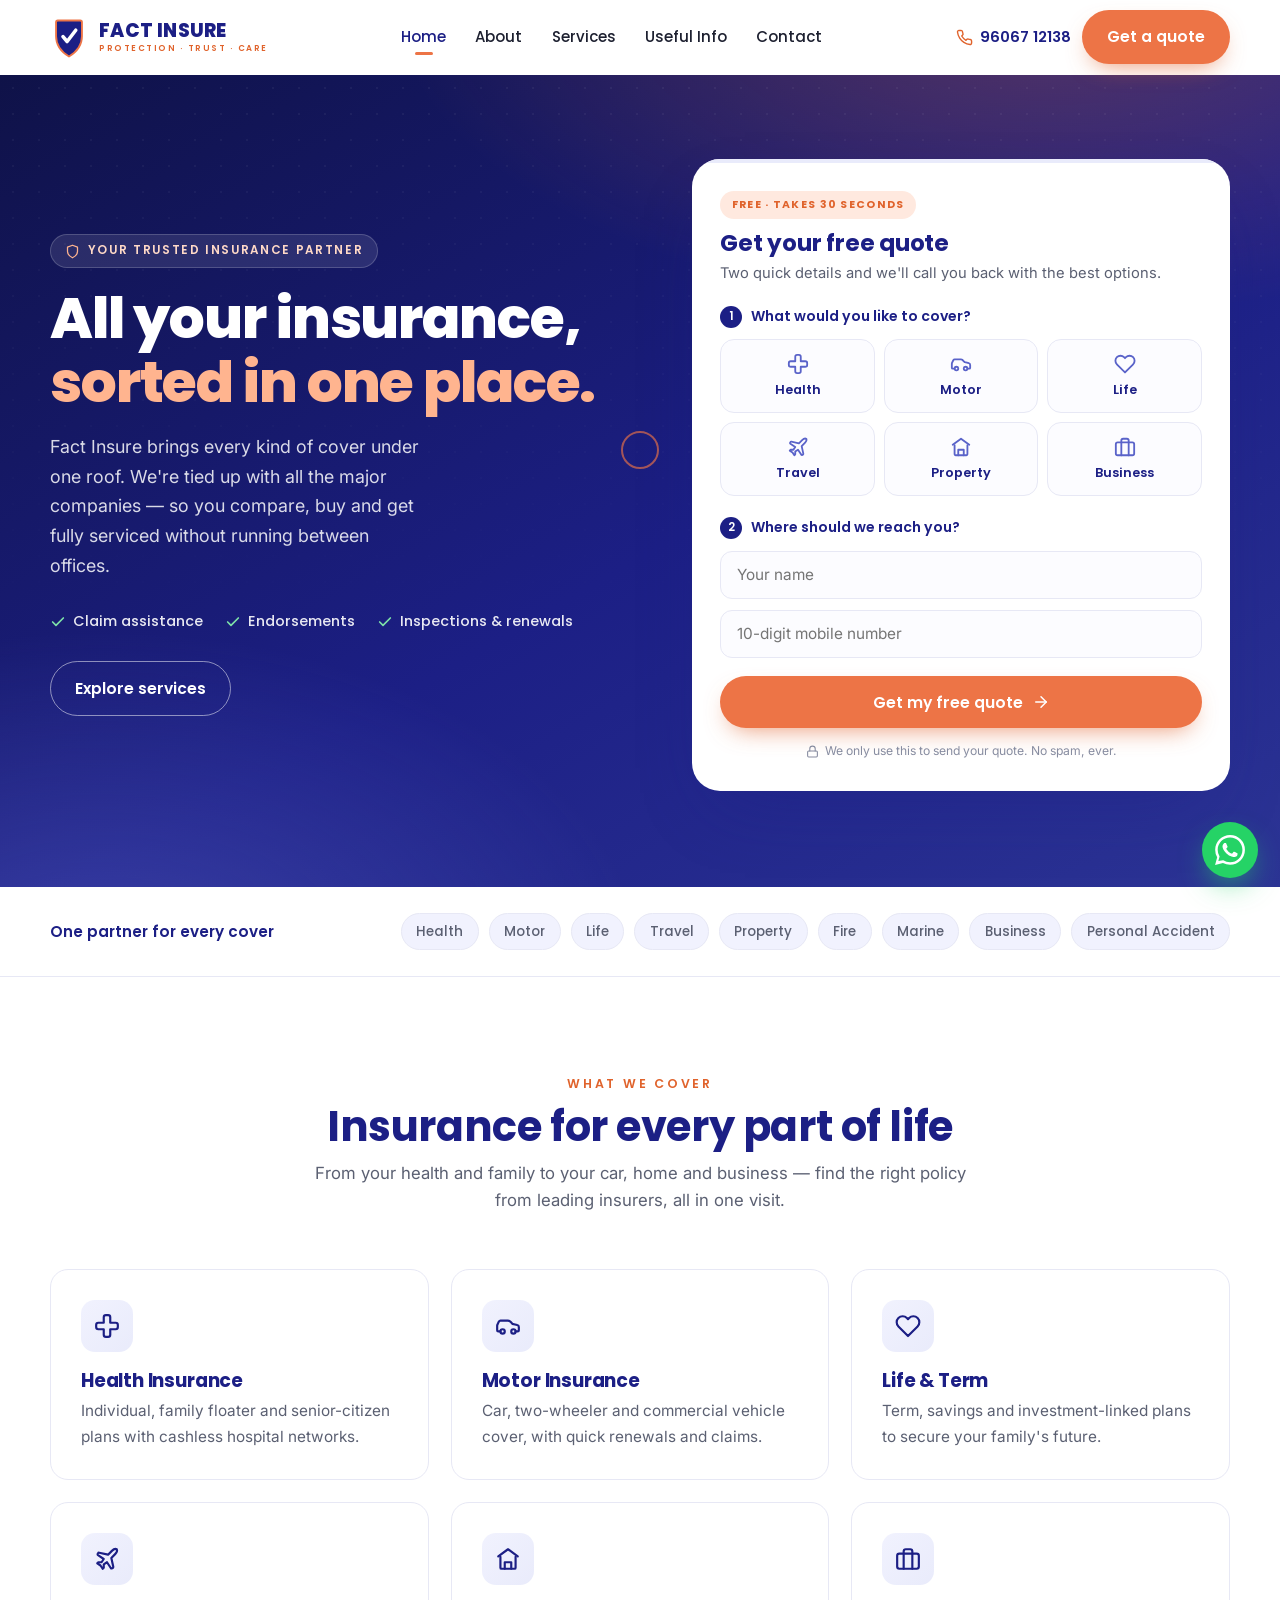
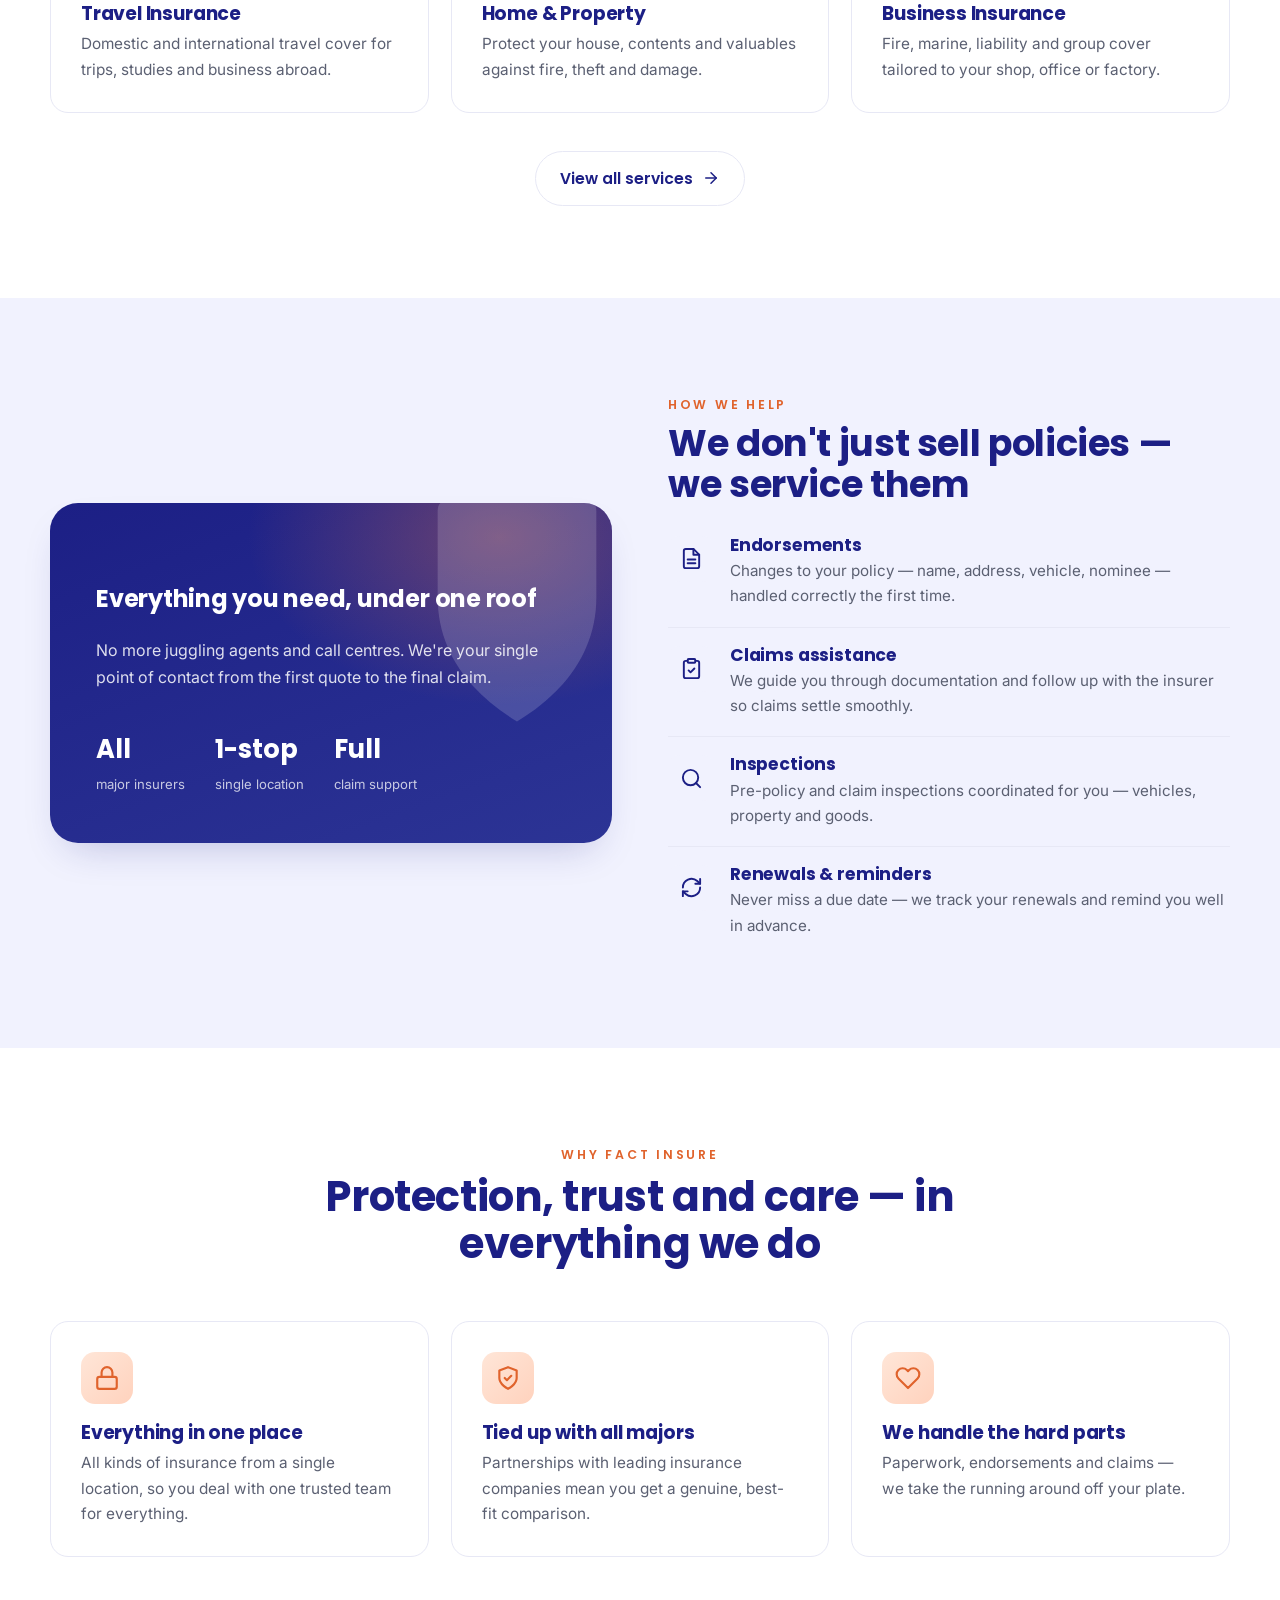
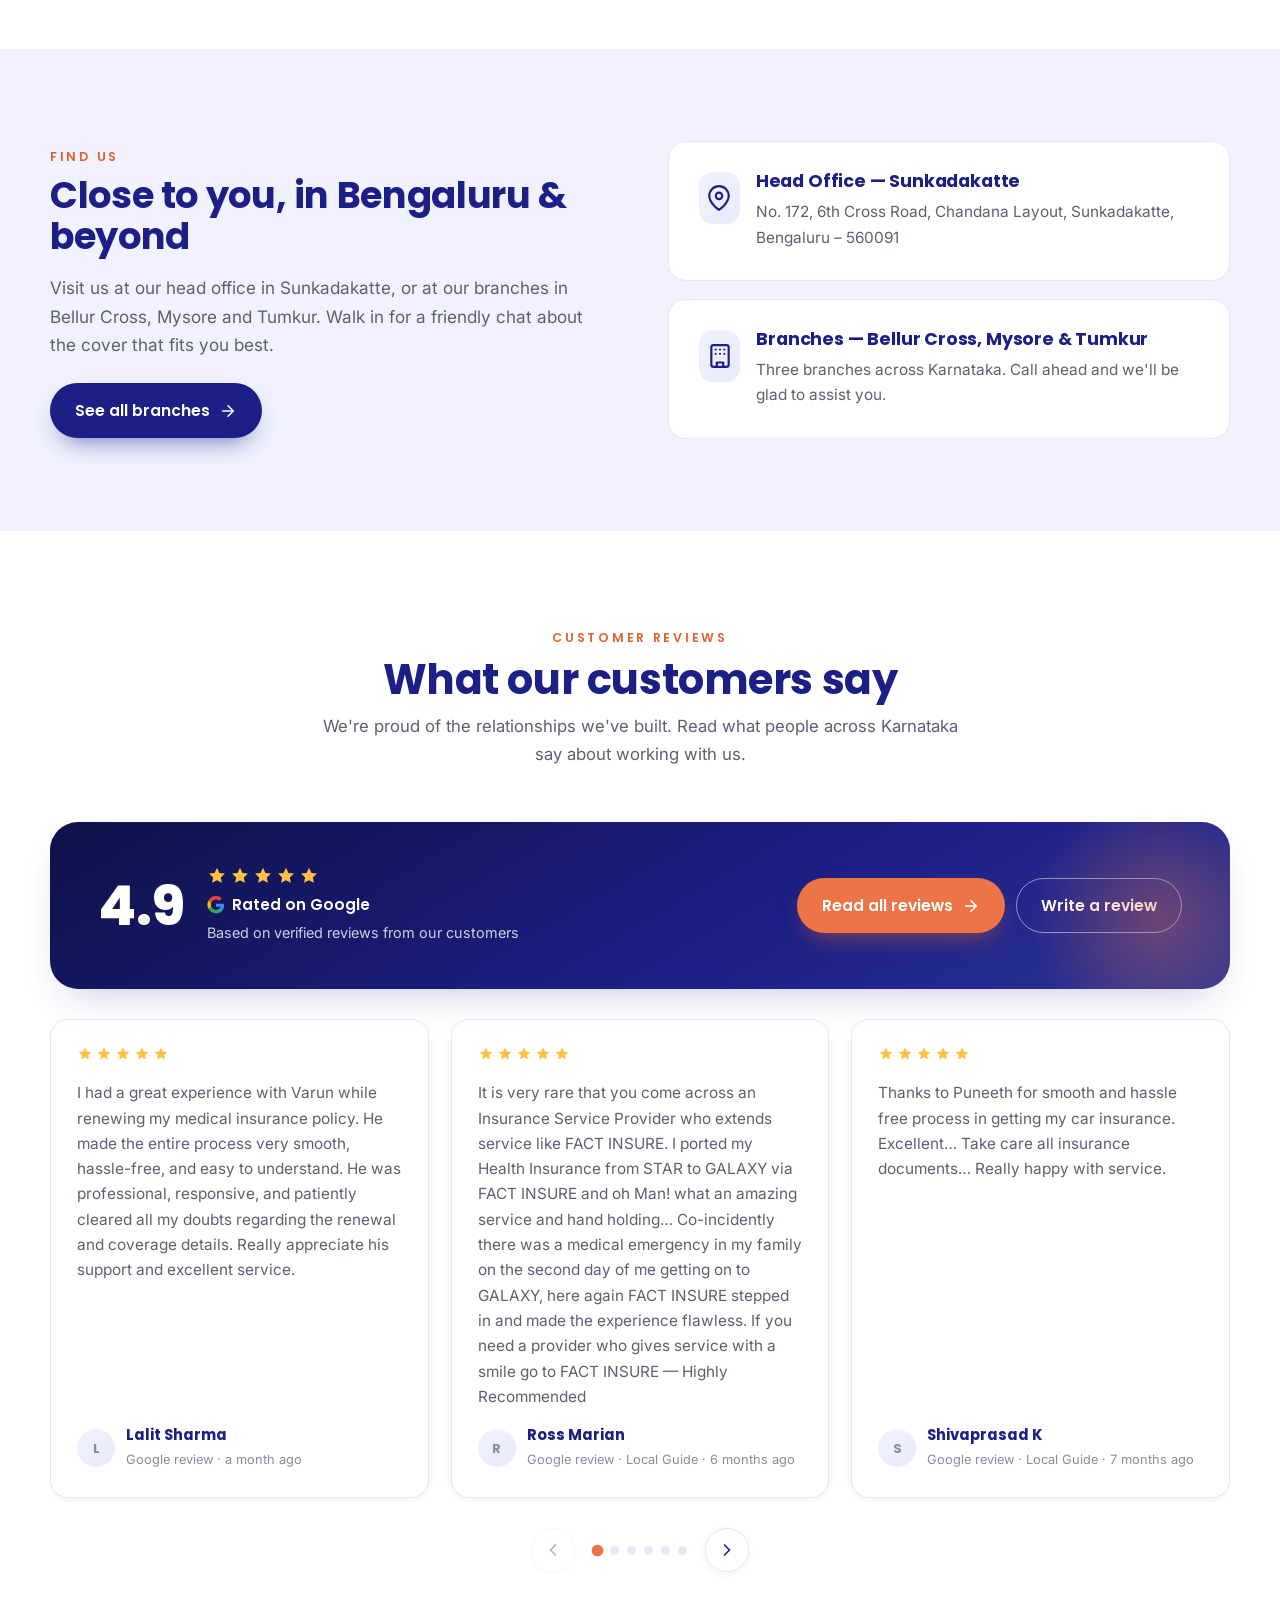
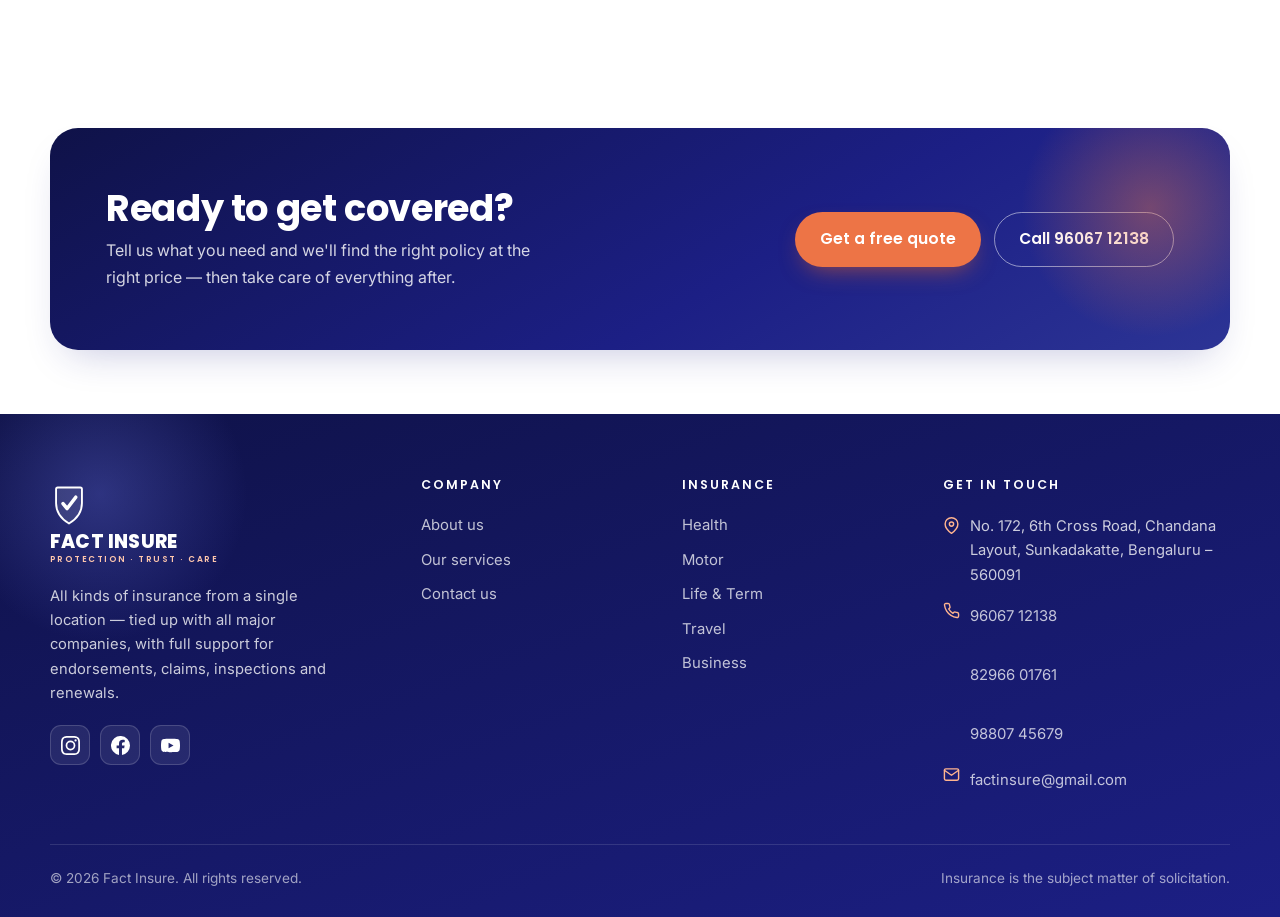
==== commit 6598300e: "Add high-interaction quote form to the hero Replaces the decorative shield art with a lead-capture c" ====
--- a/index.html
+++ b/index.html
@@ -52,35 +52,50 @@
         </div>
         <h1>All your insurance, <span class="hl">sorted in one place.</span></h1>
         <p>Fact Insure brings every kind of cover under one roof. We're tied up with all the major companies — so you compare, buy and get fully serviced without running between offices.</p>
+        <ul class="hero-points">
+          <li><svg viewBox="0 0 24 24" fill="none" stroke="currentColor" stroke-width="2.5" stroke-linecap="round" stroke-linejoin="round"><polyline points="20 6 9 17 4 12"/></svg>Claim assistance</li>
+          <li><svg viewBox="0 0 24 24" fill="none" stroke="currentColor" stroke-width="2.5" stroke-linecap="round" stroke-linejoin="round"><polyline points="20 6 9 17 4 12"/></svg>Endorsements</li>
+          <li><svg viewBox="0 0 24 24" fill="none" stroke="currentColor" stroke-width="2.5" stroke-linecap="round" stroke-linejoin="round"><polyline points="20 6 9 17 4 12"/></svg>Inspections &amp; renewals</li>
+        </ul>
         <div class="hero-actions">
-          <a class="btn" href="contact.html">Get a free quote
+          <a class="btn btn--ghost" href="services.html">Explore services</a>
+        </div>
+      </div>
+
+      <!-- ============ HERO QUOTE FORM ============ -->
+      <div class="hero-quote">
+        <form class="hq-card" id="heroQuote" novalidate>
+          <div class="hq-progress"><span id="hqBar"></span></div>
+          <div class="hq-head">
+            <span class="hq-badge">Free · takes 30 seconds</span>
+            <h2>Get your free quote</h2>
+            <p>Two quick details and we'll call you back with the best options.</p>
+          </div>
+
+          <p class="hq-step"><span class="hq-num">1</span>What would you like to cover?</p>
+          <div class="hq-chips" role="group" aria-label="Type of insurance">
+            <button type="button" class="hq-chip" data-cover="Health"><svg viewBox="0 0 24 24" fill="none" stroke="currentColor" stroke-width="2" stroke-linecap="round" stroke-linejoin="round"><path d="M11 2a2 2 0 0 0-2 2v5H4a2 2 0 0 0-2 2v2a2 2 0 0 0 2 2h5v5a2 2 0 0 0 2 2h2a2 2 0 0 0 2-2v-5h5a2 2 0 0 0 2-2v-2a2 2 0 0 0-2-2h-5V4a2 2 0 0 0-2-2z"/></svg>Health</button>
+            <button type="button" class="hq-chip" data-cover="Motor"><svg viewBox="0 0 24 24" fill="none" stroke="currentColor" stroke-width="2" stroke-linecap="round" stroke-linejoin="round"><path d="M19 17h2c.6 0 1-.4 1-1v-3c0-.9-.7-1.7-1.5-1.9C18.7 10.6 16 10 16 10s-1.3-1.4-2.2-2.3c-.5-.4-1.1-.7-1.8-.7H5c-.6 0-1.1.4-1.4.9l-1.4 2.9A3.7 3.7 0 0 0 2 12v4c0 .6.4 1 1 1h2"/><circle cx="7" cy="17" r="2"/><circle cx="17" cy="17" r="2"/></svg>Motor</button>
+            <button type="button" class="hq-chip" data-cover="Life &amp; Term"><svg viewBox="0 0 24 24" fill="none" stroke="currentColor" stroke-width="2" stroke-linecap="round" stroke-linejoin="round"><path d="M20.84 4.61a5.5 5.5 0 0 0-7.78 0L12 5.67l-1.06-1.06a5.5 5.5 0 1 0-7.78 7.78L12 21.23l8.84-8.84a5.5 5.5 0 0 0 0-7.78z"/></svg>Life</button>
+            <button type="button" class="hq-chip" data-cover="Travel"><svg viewBox="0 0 24 24" fill="none" stroke="currentColor" stroke-width="2" stroke-linecap="round" stroke-linejoin="round"><path d="M17.8 19.2 16 11l3.5-3.5C21 6 21.5 4 21 3c-1-.5-3 0-4.5 1.5L13 8 4.8 6.2c-.5-.1-.9.1-1.1.5l-.3.5c-.2.5-.1 1 .3 1.3L9 12l-2 3H4l-1 1 3 2 2 3 1-1v-3l3-2 3.5 5.3c.3.4.8.5 1.3.3l.5-.2c.4-.3.6-.7.5-1.2z"/></svg>Travel</button>
+            <button type="button" class="hq-chip" data-cover="Home &amp; Property"><svg viewBox="0 0 24 24" fill="none" stroke="currentColor" stroke-width="2" stroke-linecap="round" stroke-linejoin="round"><path d="M3 9.5 12 3l9 6.5"/><path d="M5 10v10a1 1 0 0 0 1 1h12a1 1 0 0 0 1-1V10"/><path d="M9 21v-6h6v6"/></svg>Property</button>
+            <button type="button" class="hq-chip" data-cover="Business"><svg viewBox="0 0 24 24" fill="none" stroke="currentColor" stroke-width="2" stroke-linecap="round" stroke-linejoin="round"><rect x="2" y="7" width="20" height="14" rx="2"/><path d="M16 21V5a2 2 0 0 0-2-2h-4a2 2 0 0 0-2 2v16"/></svg>Business</button>
+          </div>
+
+          <p class="hq-step"><span class="hq-num">2</span>Where should we reach you?</p>
+          <div class="hq-field">
+            <input id="hqName" name="hqName" type="text" autocomplete="name" placeholder="Your name" required>
+          </div>
+          <div class="hq-field">
+            <input id="hqPhone" name="hqPhone" type="tel" inputmode="numeric" autocomplete="tel" maxlength="14" placeholder="10-digit mobile number" required>
+          </div>
+
+          <button class="btn hq-submit" type="submit" id="hqSubmit">
+            <span id="hqSubmitText">Get my free quote</span>
             <svg viewBox="0 0 24 24" fill="none" stroke="currentColor" stroke-width="2" stroke-linecap="round" stroke-linejoin="round"><line x1="5" y1="12" x2="19" y2="12"/><polyline points="12 5 19 12 12 19"/></svg>
-          </a>
-          <a class="btn btn--ghost" href="services.html">Explore services</a>
-        </div>
-      </div>
-      <div class="hero-art" aria-hidden="true">
-        <svg class="hero-shield" viewBox="0 0 100 112">
-          <defs>
-            <linearGradient id="heroGrad" x1="0" y1="0" x2="1" y2="1">
-              <stop offset="0" stop-color="#3a45b0"/><stop offset="1" stop-color="#171a6e"/>
-            </linearGradient>
-          </defs>
-          <path class="hbody" d="M20,12 L80,12 Q84.5,12 84.5,16.5 L84.5,54 C84.5,78 70,96 50,108 C30,96 15.5,78 15.5,54 L15.5,16.5 Q15.5,12 20,12 Z"/>
-          <path class="hcheck" d="M34,55 L45,68 L68,38"/>
-        </svg>
-        <div class="float-card fc-1">
-          <span class="dot" style="background:#e8f7ef;color:#1aa260"><svg viewBox="0 0 24 24" fill="none" stroke="currentColor" stroke-width="2" stroke-linecap="round" stroke-linejoin="round"><polyline points="20 6 9 17 4 12"/></svg></span>
-          Claim assistance
-        </div>
-        <div class="float-card fc-2">
-          <span class="dot" style="background:#eef0fe;color:#1c1f85"><svg viewBox="0 0 24 24" fill="none" stroke="currentColor" stroke-width="2" stroke-linecap="round" stroke-linejoin="round"><path d="M14 2H6a2 2 0 0 0-2 2v16a2 2 0 0 0 2 2h12a2 2 0 0 0 2-2V8z"/><polyline points="14 2 14 8 20 8"/></svg></span>
-          Endorsements
-        </div>
-        <div class="float-card fc-3">
-          <span class="dot" style="background:#ffe9df;color:#e0632c"><svg viewBox="0 0 24 24" fill="none" stroke="currentColor" stroke-width="2" stroke-linecap="round" stroke-linejoin="round"><circle cx="11" cy="11" r="8"/><line x1="21" y1="21" x2="16.65" y2="16.65"/></svg></span>
-          Inspections
-        </div>
+          </button>
+          <p class="hq-note"><svg viewBox="0 0 24 24" fill="none" stroke="currentColor" stroke-width="2" stroke-linecap="round" stroke-linejoin="round"><rect x="3" y="11" width="18" height="11" rx="2"/><path d="M7 11V7a5 5 0 0 1 10 0v4"/></svg>We only use this to send your quote. No spam, ever.</p>
+        </form>
       </div>
     </div>
   </div>
--- a/css/styles.css
+++ b/css/styles.css
@@ -155,22 +155,56 @@
   text-transform:uppercase;color:#ffd9c7}
 .hero-eyebrow svg{width:15px;height:15px;color:#ffb48f}
 
-/* hero art */
-.hero-art{position:relative;display:flex;justify-content:center;align-items:center;min-height:360px}
-.hero-shield{width:min(340px,80%);filter:drop-shadow(0 30px 50px rgba(0,0,0,.35))}
-.hero-shield .hbody{fill:url(#heroGrad);stroke:var(--orange);stroke-width:4}
-.hero-shield .hcheck{fill:none;stroke:#fff;stroke-width:8.5;stroke-linecap:round;stroke-linejoin:round}
-.float-card{
-  position:absolute;background:#fff;color:var(--ink);border-radius:14px;padding:.7rem .95rem;
-  box-shadow:var(--shadow-lg);display:flex;align-items:center;gap:.6rem;font-size:.86rem;font-weight:600;
-  font-family:var(--ff-display);animation:float 6s ease-in-out infinite;
-}
-.float-card .dot{width:34px;height:34px;border-radius:10px;display:grid;place-items:center;flex:none}
-.float-card .dot svg{width:18px;height:18px}
-.fc-1{top:8%;left:-2%;animation-delay:0s}
-.fc-2{bottom:12%;right:-4%;animation-delay:1.5s}
-.fc-3{bottom:-2%;left:10%;animation-delay:.8s}
-@keyframes float{0%,100%{transform:translateY(0)}50%{transform:translateY(-12px)}}
+/* hero trust points */
+.hero-points{display:flex;flex-wrap:wrap;gap:12px 22px;margin:0 0 1.7rem}
+.hero-points li{display:flex;align-items:center;gap:7px;font-family:var(--ff-display);
+  font-weight:500;font-size:.9rem;color:rgba(255,255,255,.9)}
+.hero-points li svg{width:16px;height:16px;color:#7ee2a8;flex:none}
+
+/* hero quote form */
+.hero-quote{position:relative;z-index:2;animation:heroUp .8s var(--ease) both;animation-delay:.12s}
+.hq-card{background:#fff;border-radius:var(--radius-lg);padding:30px 28px;
+  box-shadow:var(--shadow-lg);position:relative;overflow:hidden}
+.hq-progress{position:absolute;top:0;left:0;right:0;height:4px;background:var(--lavender-2)}
+.hq-progress span{display:block;height:100%;width:0;border-radius:0 4px 4px 0;
+  background:linear-gradient(90deg,var(--orange),var(--orange-600));transition:width .45s var(--ease)}
+.hq-head{margin-bottom:20px}
+.hq-badge{display:inline-block;font-family:var(--ff-display);font-weight:700;font-size:.67rem;
+  letter-spacing:.12em;text-transform:uppercase;color:var(--orange-600);background:#ffe9df;
+  padding:.32rem .72rem;border-radius:999px;margin-bottom:11px}
+.hq-card h2{font-size:1.45rem;color:var(--navy);margin-bottom:.32rem}
+/* scoped to .hq-card so the white .hero p rules don't bleed into the card */
+.hq-card p{max-width:none}
+.hq-card .hq-head p{color:var(--slate);font-size:.92rem;margin:0}
+.hq-card .hq-step{display:flex;align-items:center;gap:9px;font-family:var(--ff-display);font-weight:600;
+  font-size:.88rem;color:var(--navy);margin:0 0 11px}
+.hq-num{width:22px;height:22px;border-radius:50%;background:var(--navy);color:#fff;
+  font-size:.72rem;display:grid;place-items:center;flex:none}
+.hq-chips{display:grid;grid-template-columns:repeat(3,1fr);gap:9px;margin-bottom:20px}
+.hq-chip{display:flex;flex-direction:column;align-items:center;gap:6px;padding:13px 6px;
+  border:1.5px solid var(--line);border-radius:14px;background:#fcfcff;color:var(--navy);
+  font-family:var(--ff-display);font-weight:600;font-size:.8rem;cursor:pointer;
+  transition:transform .22s var(--ease),border-color .22s var(--ease),
+    background .25s var(--ease),color .25s var(--ease),box-shadow .25s var(--ease)}
+.hq-chip svg{width:22px;height:22px;color:var(--indigo-300);transition:color .25s var(--ease),transform .25s var(--ease)}
+.hq-chip:hover{border-color:var(--orange);transform:translateY(-3px);
+  box-shadow:0 10px 20px -12px rgba(28,31,133,.5)}
+.hq-chip:hover svg{transform:scale(1.12)}
+.hq-chip.is-on{background:linear-gradient(135deg,var(--orange),var(--orange-600));
+  border-color:transparent;color:#fff;box-shadow:0 12px 24px -12px rgba(224,99,44,.85)}
+.hq-chip.is-on svg{color:#fff}
+.hq-field{margin-bottom:11px}
+.hq-field input{width:100%;font-family:var(--ff-body);font-size:.96rem;color:var(--ink);
+  padding:.85rem 1rem;border:1.5px solid var(--line);border-radius:12px;background:#fcfcff;
+  transition:border-color .2s,box-shadow .2s}
+.hq-field input:focus{outline:none;border-color:var(--indigo-300);box-shadow:0 0 0 4px rgba(90,99,201,.15)}
+.hq-field input.is-invalid{border-color:#d94f4f;background:#fff7f7}
+.hq-field input.is-invalid:focus{border-color:#d94f4f;box-shadow:0 0 0 4px rgba(217,79,79,.15)}
+.hq-err{display:block;margin-top:5px;font-size:.8rem;color:#c0392b}
+.hq-submit{width:100%;justify-content:center;margin-top:7px}
+.hq-card .hq-note{display:flex;align-items:center;justify-content:center;gap:6px;font-size:.76rem;
+  color:var(--slate-light);margin:13px 0 0;text-align:center}
+.hq-card .hq-note svg{width:13px;height:13px;flex:none}
 
 /* ---------- partner / trust strip ---------- */
 .trust{background:var(--white);border-bottom:1px solid var(--line)}
@@ -289,6 +323,11 @@
 .field input:focus,.field select:focus,.field textarea:focus{
   outline:none;border-color:var(--indigo-300);box-shadow:0 0 0 4px rgba(90,99,201,.15)}
 .field textarea{min-height:128px;resize:vertical}
+.field input.is-invalid,.field select.is-invalid,.field textarea.is-invalid{
+  border-color:#d94f4f;background:#fff7f7}
+.field input.is-invalid:focus,.field select.is-invalid:focus,.field textarea.is-invalid:focus{
+  border-color:#d94f4f;box-shadow:0 0 0 4px rgba(217,79,79,.15)}
+.field-error{display:block;margin-top:6px;font-size:.82rem;color:#c0392b}
 .form .btn{width:100%;justify-content:center;margin-top:6px}
 .form-note{font-size:.82rem;color:var(--slate-light);margin:14px 0 0;text-align:center}
 
@@ -379,10 +418,11 @@
 
 /* ---------- responsive ---------- */
 @media (max-width:980px){
-  .hero-inner{grid-template-columns:1fr;gap:30px;padding:64px 0 80px;text-align:center}
+  .hero-inner{grid-template-columns:1fr;gap:34px;padding:64px 0 80px;text-align:center}
   .hero p{margin-inline:auto}
   .hero-actions{justify-content:center}
-  .hero-art{min-height:300px}
+  .hero-points{justify-content:center}
+  .hero-quote{text-align:left;width:100%;max-width:520px;margin-inline:auto}
   .split{grid-template-columns:1fr;gap:34px}
   .contact-grid{grid-template-columns:1fr;gap:30px}
   .grid-4{grid-template-columns:repeat(2,1fr)}
@@ -411,6 +451,9 @@
   .media-panel{padding:34px}
 }
 @media (max-width:520px){
+  .hq-card{padding:24px 19px}
+  .hq-chips{gap:8px}
+  .hq-chip{font-size:.75rem;padding:11px 4px}
   .grid-4{grid-template-columns:1fr}
   .steps{grid-template-columns:1fr}
   .footer-grid{grid-template-columns:1fr}
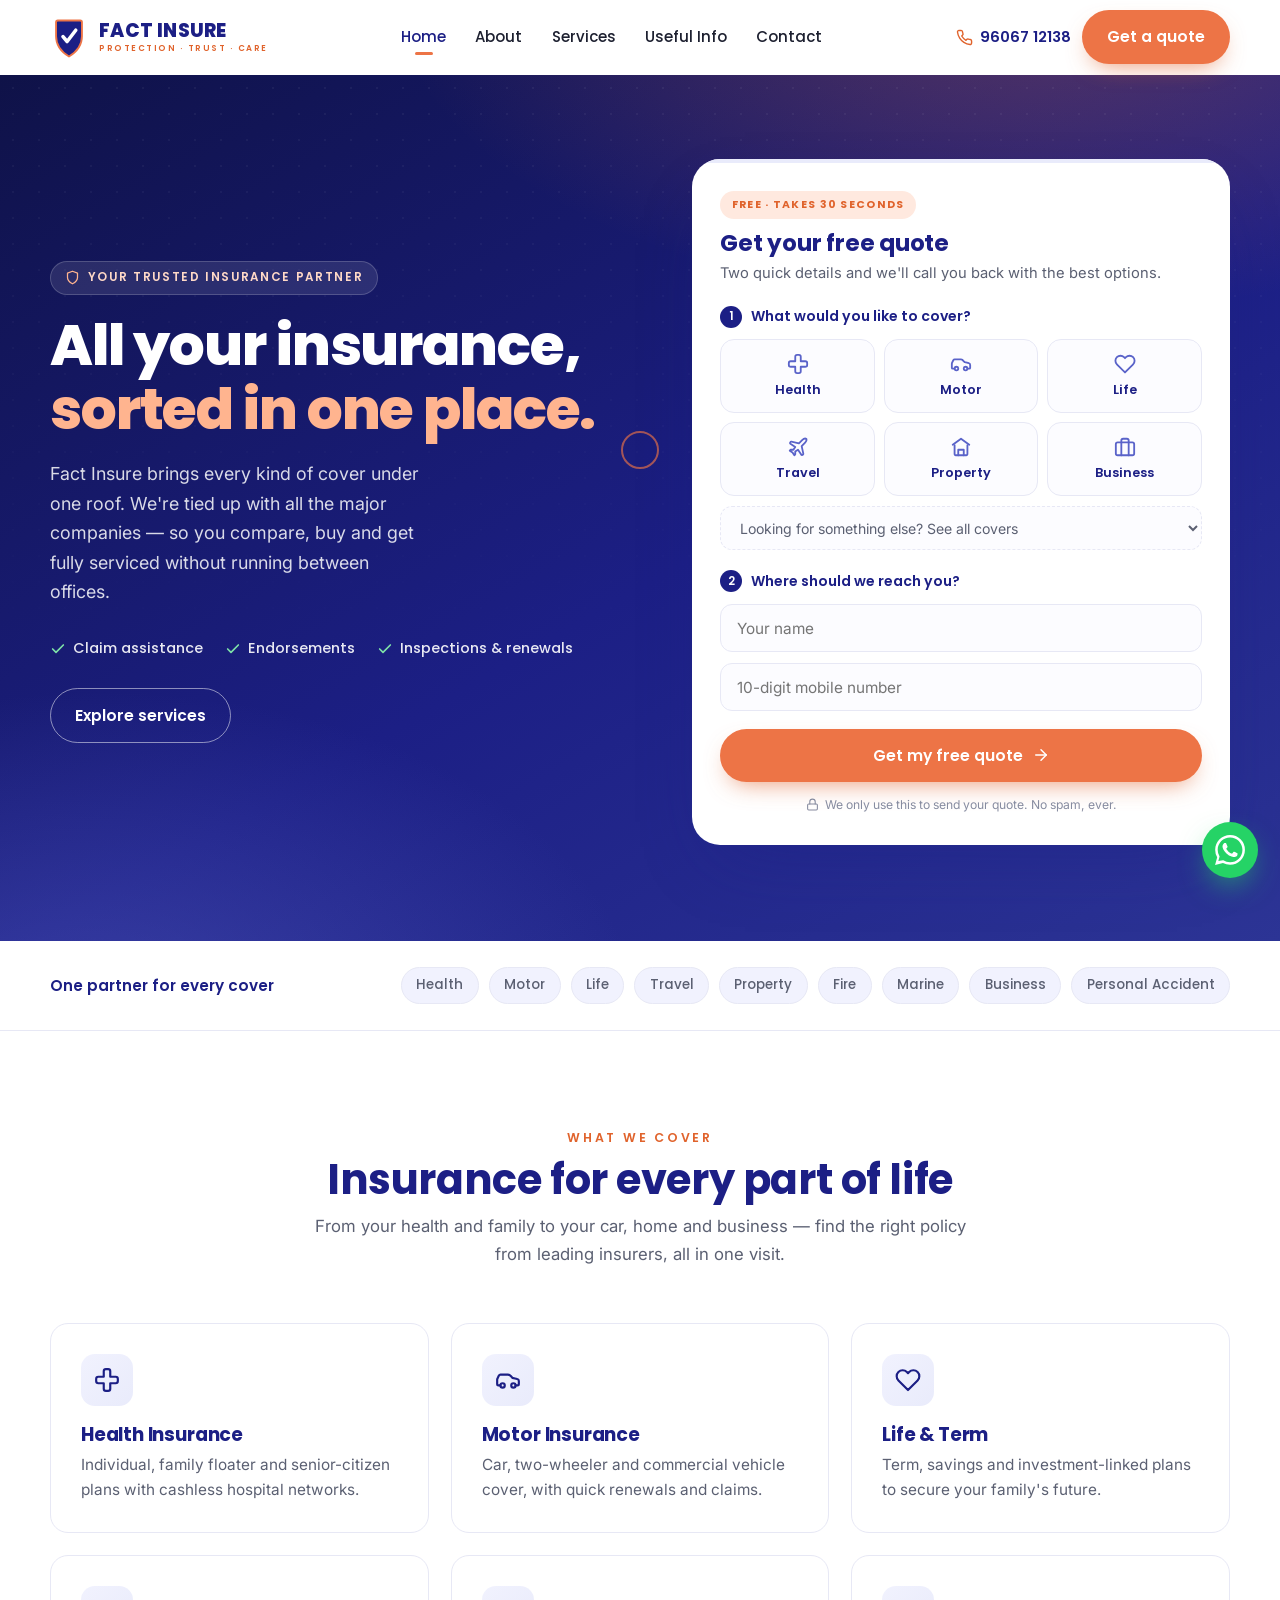
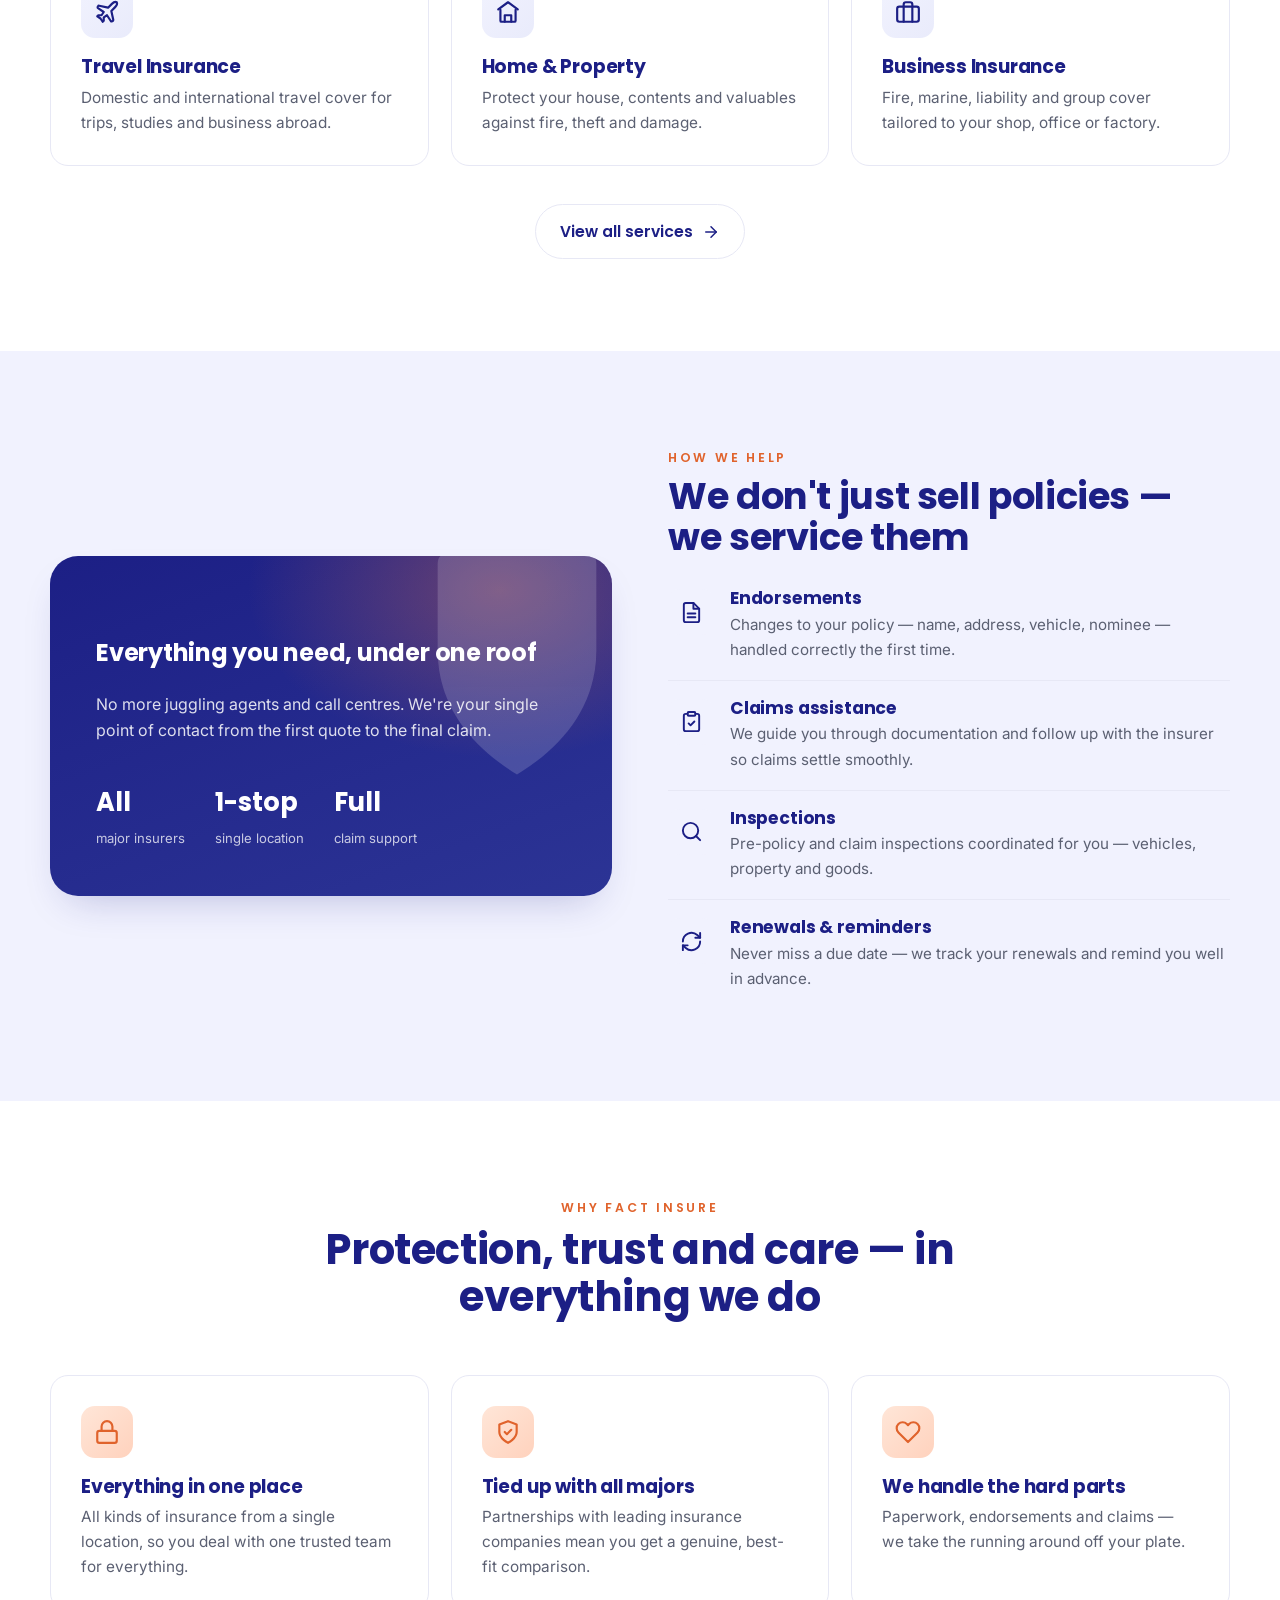
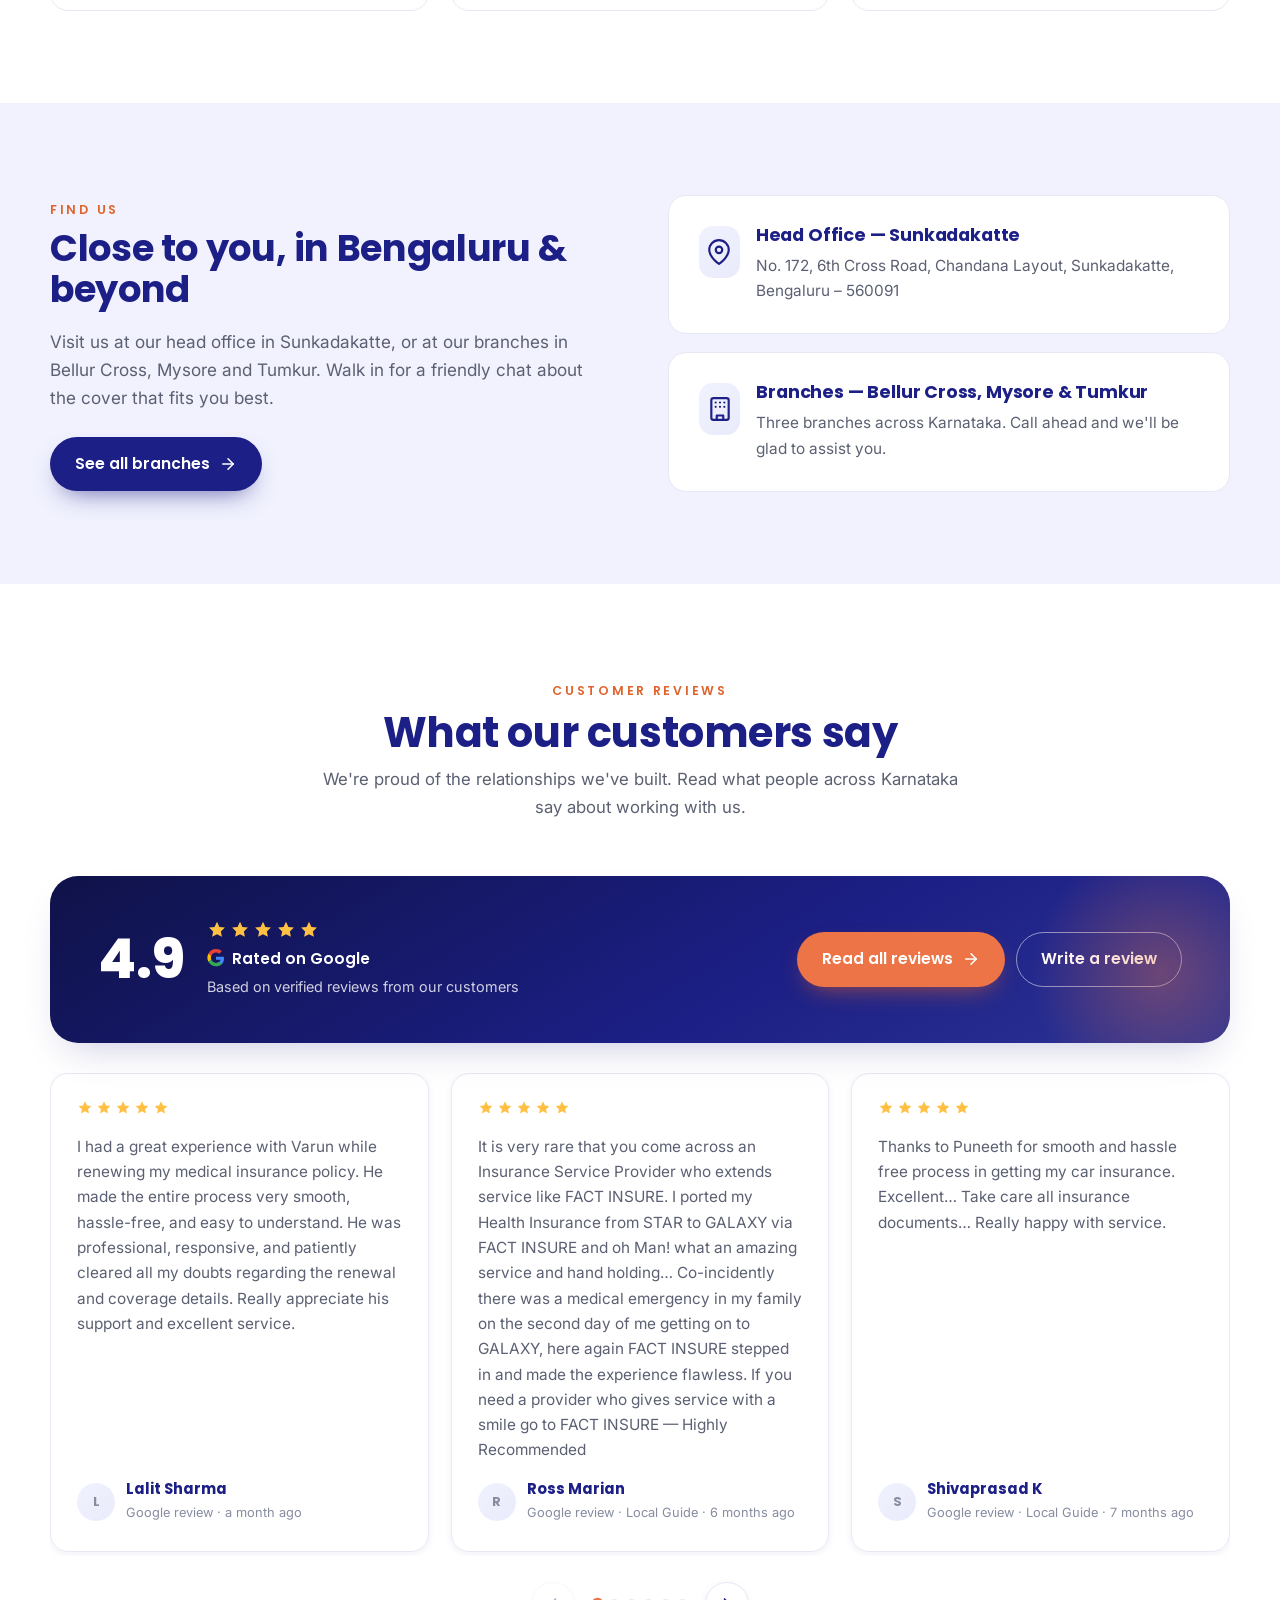
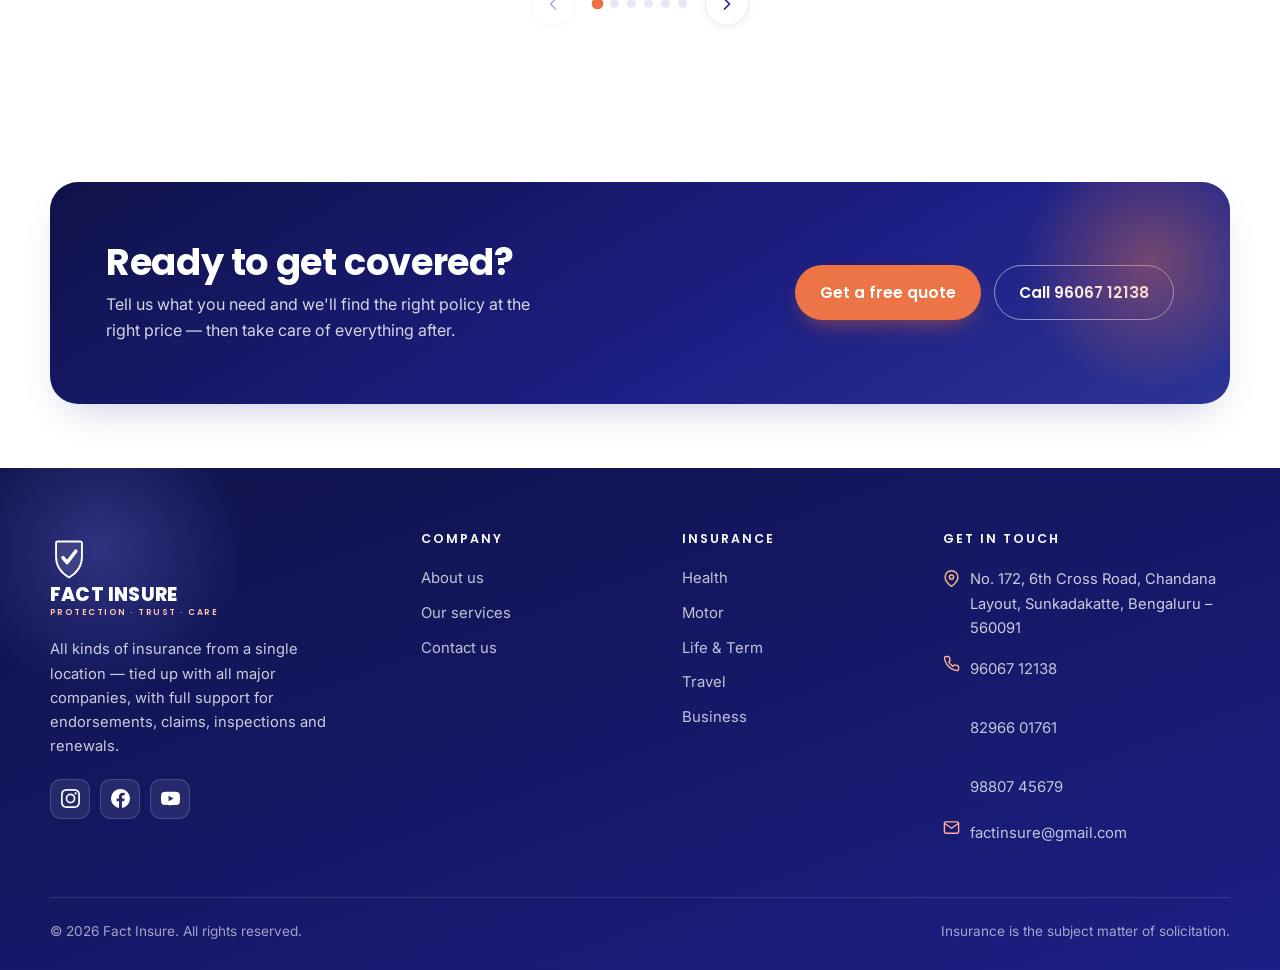
==== commit 4b3bc305: "Offer every cover in the hero form, not just the six chips The chips only reached six covers, leavin" ====
--- a/index.html
+++ b/index.html
@@ -79,7 +79,25 @@
             <button type="button" class="hq-chip" data-cover="Life &amp; Term"><svg viewBox="0 0 24 24" fill="none" stroke="currentColor" stroke-width="2" stroke-linecap="round" stroke-linejoin="round"><path d="M20.84 4.61a5.5 5.5 0 0 0-7.78 0L12 5.67l-1.06-1.06a5.5 5.5 0 1 0-7.78 7.78L12 21.23l8.84-8.84a5.5 5.5 0 0 0 0-7.78z"/></svg>Life</button>
             <button type="button" class="hq-chip" data-cover="Travel"><svg viewBox="0 0 24 24" fill="none" stroke="currentColor" stroke-width="2" stroke-linecap="round" stroke-linejoin="round"><path d="M17.8 19.2 16 11l3.5-3.5C21 6 21.5 4 21 3c-1-.5-3 0-4.5 1.5L13 8 4.8 6.2c-.5-.1-.9.1-1.1.5l-.3.5c-.2.5-.1 1 .3 1.3L9 12l-2 3H4l-1 1 3 2 2 3 1-1v-3l3-2 3.5 5.3c.3.4.8.5 1.3.3l.5-.2c.4-.3.6-.7.5-1.2z"/></svg>Travel</button>
             <button type="button" class="hq-chip" data-cover="Home &amp; Property"><svg viewBox="0 0 24 24" fill="none" stroke="currentColor" stroke-width="2" stroke-linecap="round" stroke-linejoin="round"><path d="M3 9.5 12 3l9 6.5"/><path d="M5 10v10a1 1 0 0 0 1 1h12a1 1 0 0 0 1-1V10"/><path d="M9 21v-6h6v6"/></svg>Property</button>
-            <button type="button" class="hq-chip" data-cover="Business"><svg viewBox="0 0 24 24" fill="none" stroke="currentColor" stroke-width="2" stroke-linecap="round" stroke-linejoin="round"><rect x="2" y="7" width="20" height="14" rx="2"/><path d="M16 21V5a2 2 0 0 0-2-2h-4a2 2 0 0 0-2 2v16"/></svg>Business</button>
+            <button type="button" class="hq-chip" data-cover="Business / Liability"><svg viewBox="0 0 24 24" fill="none" stroke="currentColor" stroke-width="2" stroke-linecap="round" stroke-linejoin="round"><rect x="2" y="7" width="20" height="14" rx="2"/><path d="M16 21V5a2 2 0 0 0-2-2h-4a2 2 0 0 0-2 2v16"/></svg>Business</button>
+          </div>
+          <div class="hq-more">
+            <select id="hqCover" name="hqCover" aria-label="Choose any other type of cover">
+              <option value="">Looking for something else? See all covers</option>
+              <option>Health</option>
+              <option>Motor</option>
+              <option>Life &amp; Term</option>
+              <option>Travel</option>
+              <option>Home &amp; Property</option>
+              <option>Fire</option>
+              <option>Marine</option>
+              <option>Business / Liability</option>
+              <option>Group / Employee</option>
+              <option>Mutual Funds</option>
+              <option>Security Bonds</option>
+              <option>Surety Bond (Contractors)</option>
+              <option>Not sure &mdash; please advise</option>
+            </select>
           </div>
 
           <p class="hq-step"><span class="hq-num">2</span>Where should we reach you?</p>
--- a/css/styles.css
+++ b/css/styles.css
@@ -180,7 +180,13 @@
   font-size:.88rem;color:var(--navy);margin:0 0 11px}
 .hq-num{width:22px;height:22px;border-radius:50%;background:var(--navy);color:#fff;
   font-size:.72rem;display:grid;place-items:center;flex:none}
-.hq-chips{display:grid;grid-template-columns:repeat(3,1fr);gap:9px;margin-bottom:20px}
+.hq-chips{display:grid;grid-template-columns:repeat(3,1fr);gap:9px;margin-bottom:10px}
+.hq-more{margin-bottom:20px}
+.hq-more select{width:100%;font-family:var(--ff-body);font-size:.88rem;color:var(--slate);
+  padding:.7rem .9rem;border:1.5px dashed var(--line);border-radius:12px;background:#fcfcff;
+  cursor:pointer;transition:border-color .2s,box-shadow .2s,color .2s}
+.hq-more select:focus{outline:none;border-color:var(--indigo-300);box-shadow:0 0 0 4px rgba(90,99,201,.15)}
+.hq-more select.has-value{color:var(--navy);font-weight:600;border-style:solid;border-color:var(--orange)}
 .hq-chip{display:flex;flex-direction:column;align-items:center;gap:6px;padding:13px 6px;
   border:1.5px solid var(--line);border-radius:14px;background:#fcfcff;color:var(--navy);
   font-family:var(--ff-display);font-weight:600;font-size:.8rem;cursor:pointer;
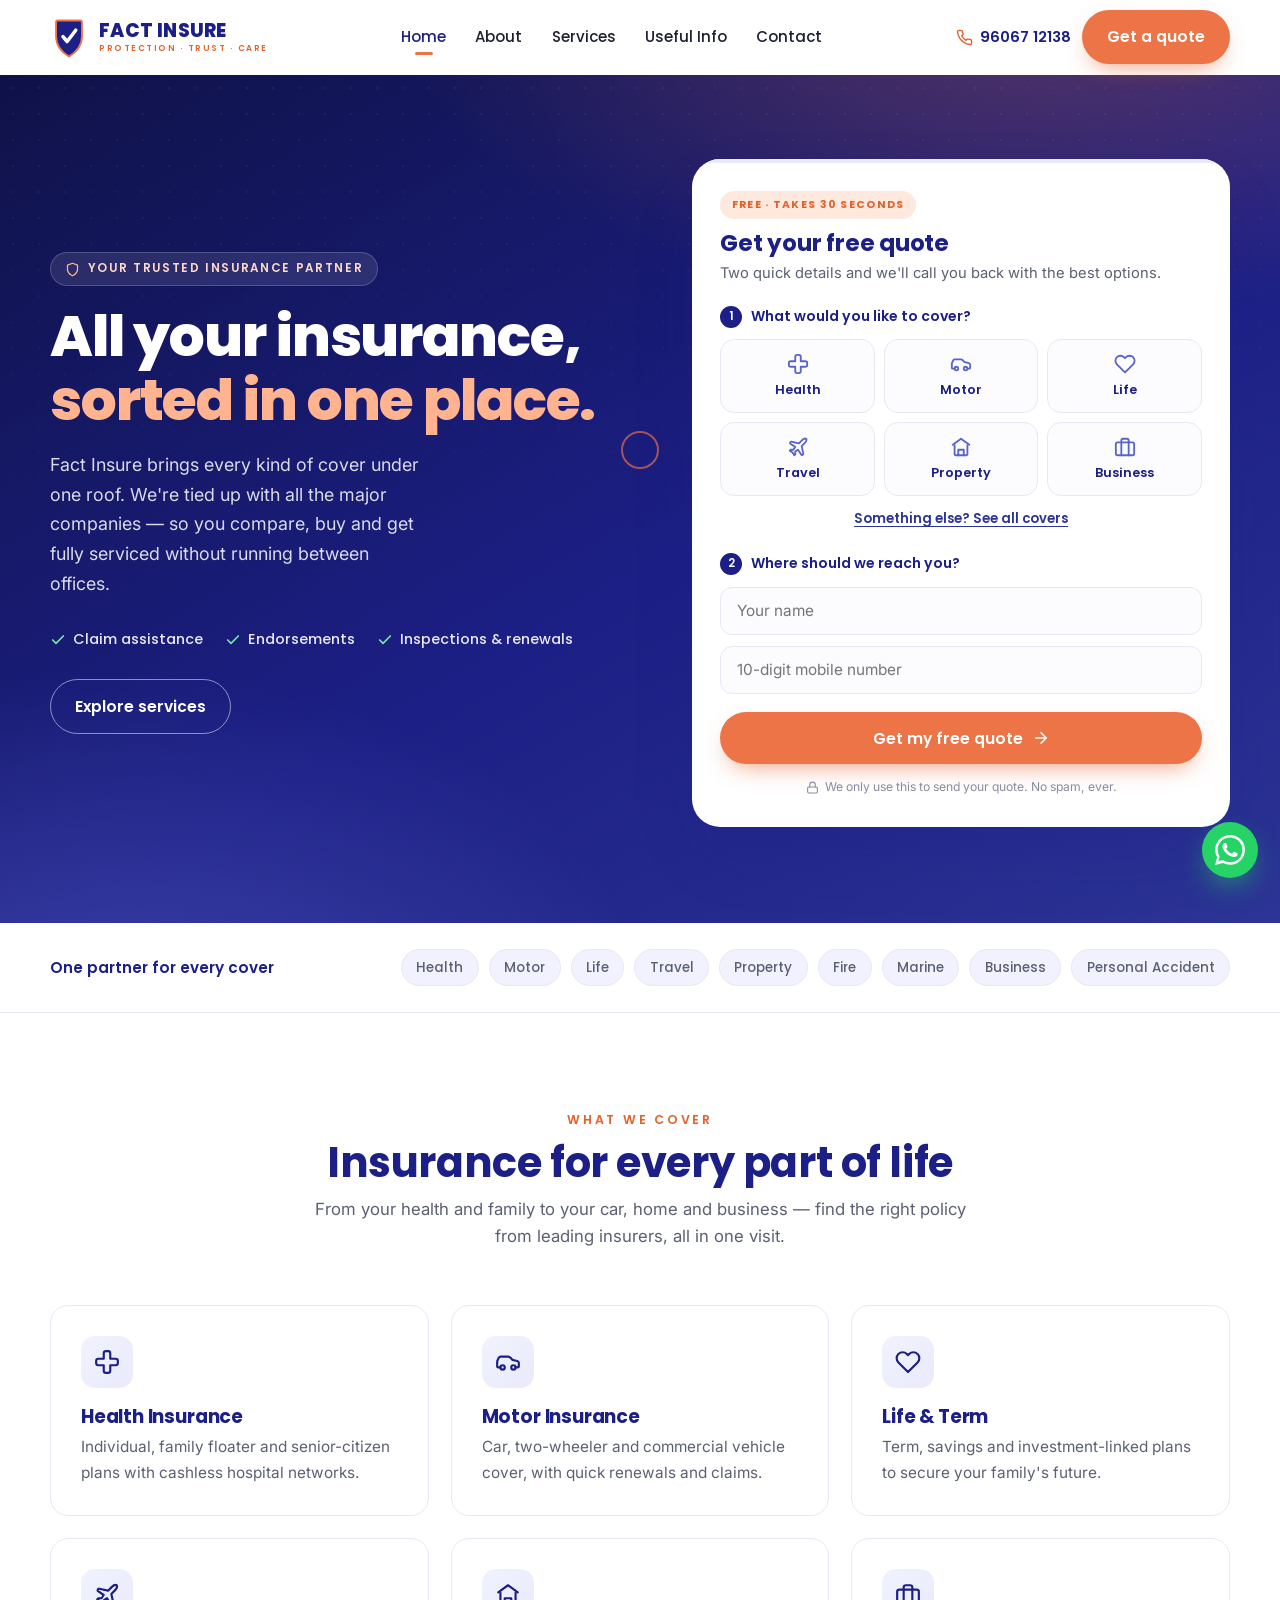
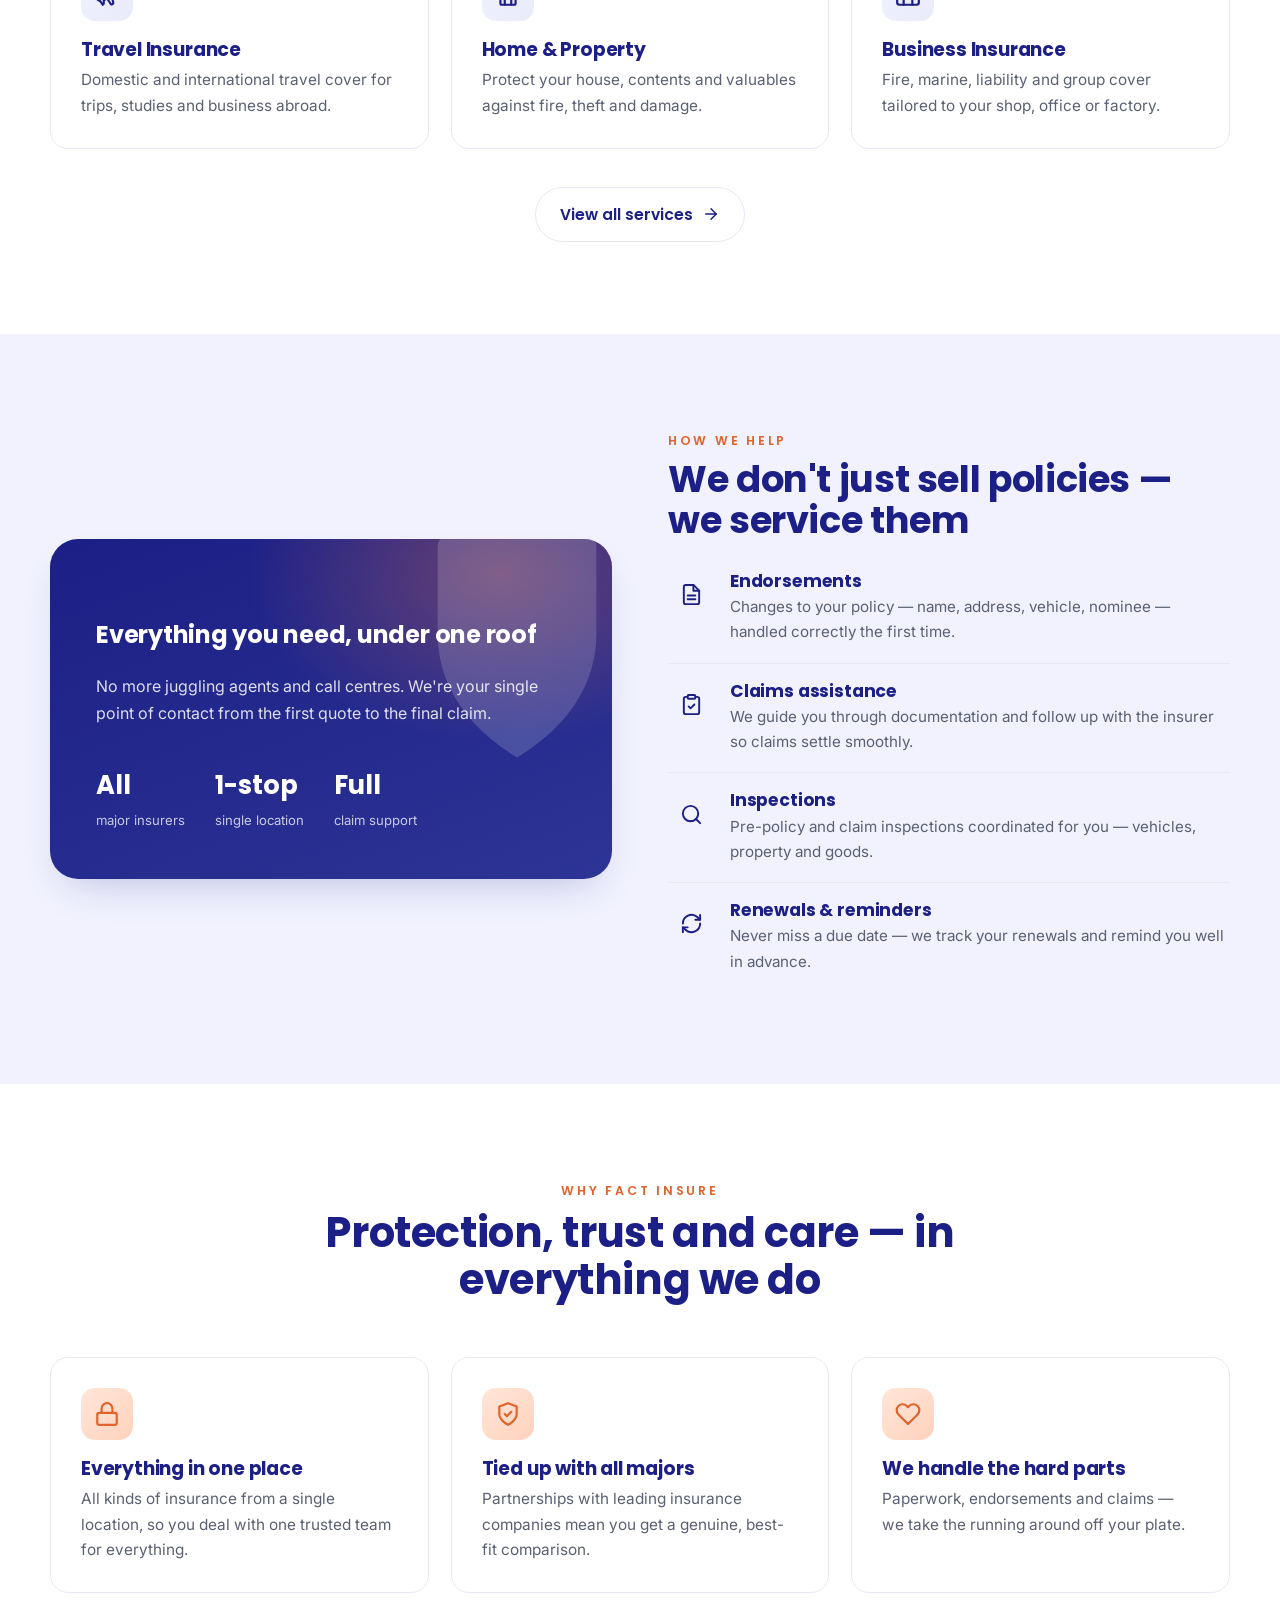
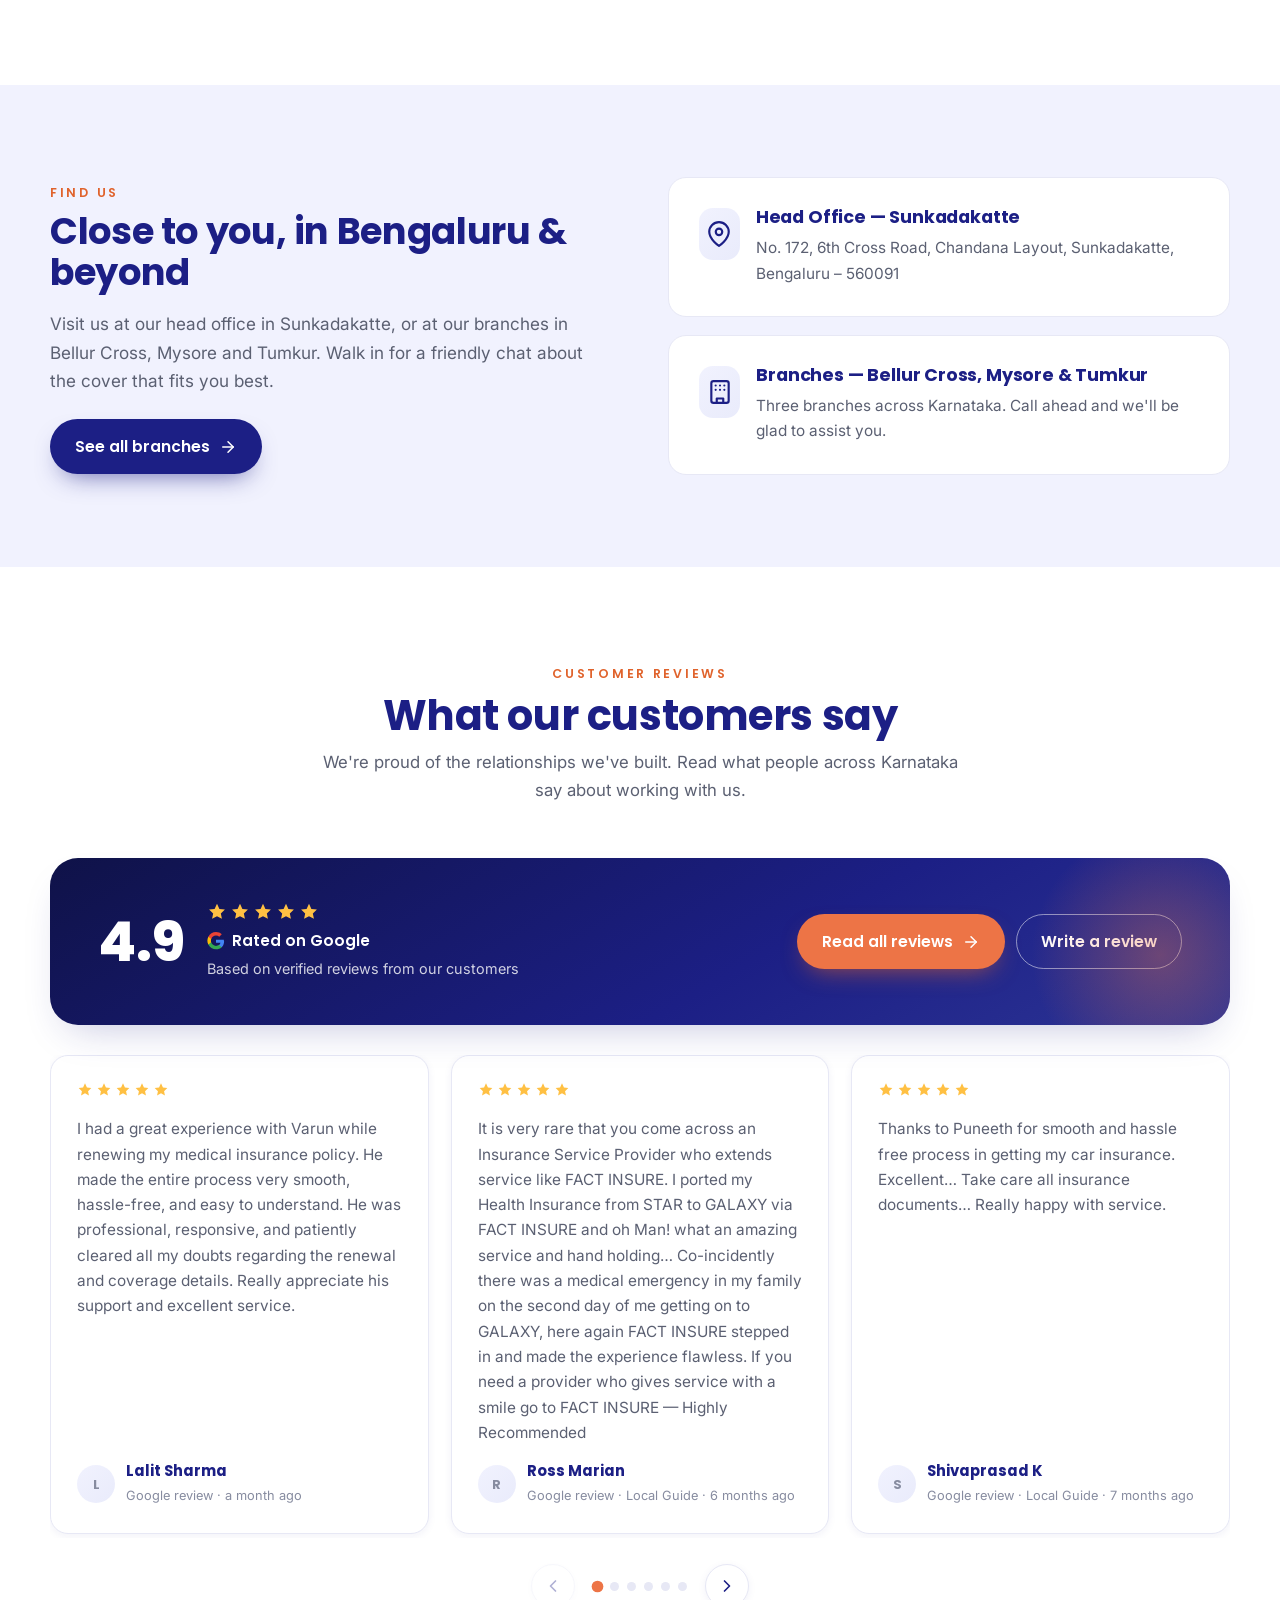
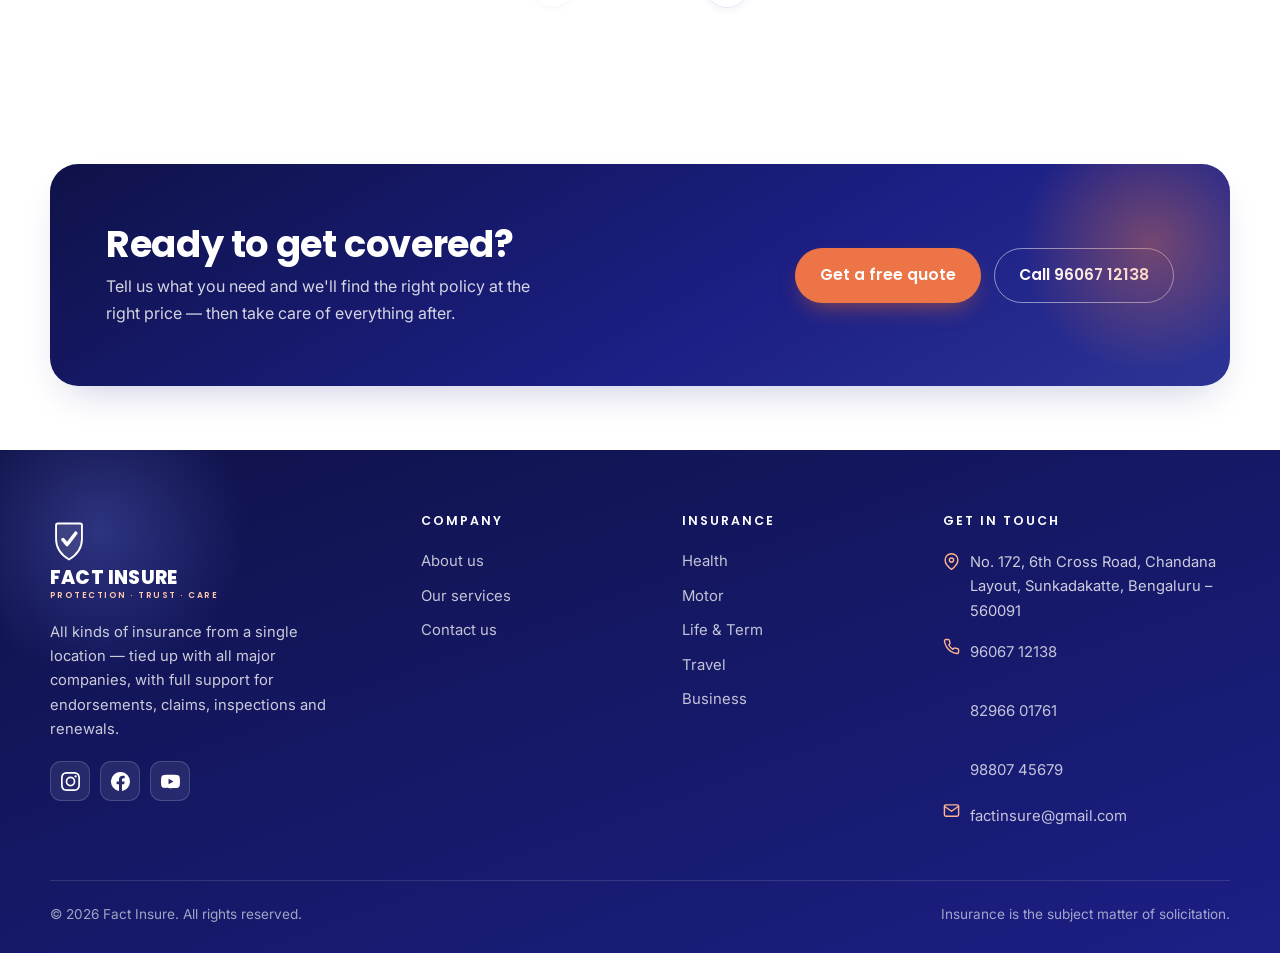
==== commit c7a9cc10: "Tuck the full cover list behind a link in the hero form Showing the chips and the select together re" ====
--- a/index.html
+++ b/index.html
@@ -81,7 +81,8 @@
             <button type="button" class="hq-chip" data-cover="Home &amp; Property"><svg viewBox="0 0 24 24" fill="none" stroke="currentColor" stroke-width="2" stroke-linecap="round" stroke-linejoin="round"><path d="M3 9.5 12 3l9 6.5"/><path d="M5 10v10a1 1 0 0 0 1 1h12a1 1 0 0 0 1-1V10"/><path d="M9 21v-6h6v6"/></svg>Property</button>
             <button type="button" class="hq-chip" data-cover="Business / Liability"><svg viewBox="0 0 24 24" fill="none" stroke="currentColor" stroke-width="2" stroke-linecap="round" stroke-linejoin="round"><rect x="2" y="7" width="20" height="14" rx="2"/><path d="M16 21V5a2 2 0 0 0-2-2h-4a2 2 0 0 0-2 2v16"/></svg>Business</button>
           </div>
-          <div class="hq-more">
+          <button type="button" class="hq-more-toggle" id="hqMoreBtn" aria-expanded="false" aria-controls="hqMore">Something else? See all covers</button>
+          <div class="hq-more" id="hqMore" hidden>
             <select id="hqCover" name="hqCover" aria-label="Choose any other type of cover">
               <option value="">Looking for something else? See all covers</option>
               <option>Health</option>
--- a/css/styles.css
+++ b/css/styles.css
@@ -181,9 +181,13 @@
 .hq-num{width:22px;height:22px;border-radius:50%;background:var(--navy);color:#fff;
   font-size:.72rem;display:grid;place-items:center;flex:none}
 .hq-chips{display:grid;grid-template-columns:repeat(3,1fr);gap:9px;margin-bottom:10px}
+.hq-more-toggle{display:block;margin:0 auto 20px;padding:3px;background:none;border:0;cursor:pointer;
+  font-family:var(--ff-display);font-weight:600;font-size:.82rem;color:var(--indigo);
+  text-decoration:underline;text-underline-offset:3px;transition:color .2s var(--ease)}
+.hq-more-toggle:hover{color:var(--orange-600)}
 .hq-more{margin-bottom:20px}
-.hq-more select{width:100%;font-family:var(--ff-body);font-size:.88rem;color:var(--slate);
-  padding:.7rem .9rem;border:1.5px dashed var(--line);border-radius:12px;background:#fcfcff;
+.hq-more select{width:100%;font-family:var(--ff-body);font-size:.9rem;color:var(--navy);
+  padding:.75rem .9rem;border:1.5px solid var(--line);border-radius:12px;background:#fcfcff;
   cursor:pointer;transition:border-color .2s,box-shadow .2s,color .2s}
 .hq-more select:focus{outline:none;border-color:var(--indigo-300);box-shadow:0 0 0 4px rgba(90,99,201,.15)}
 .hq-more select.has-value{color:var(--navy);font-weight:600;border-style:solid;border-color:var(--orange)}
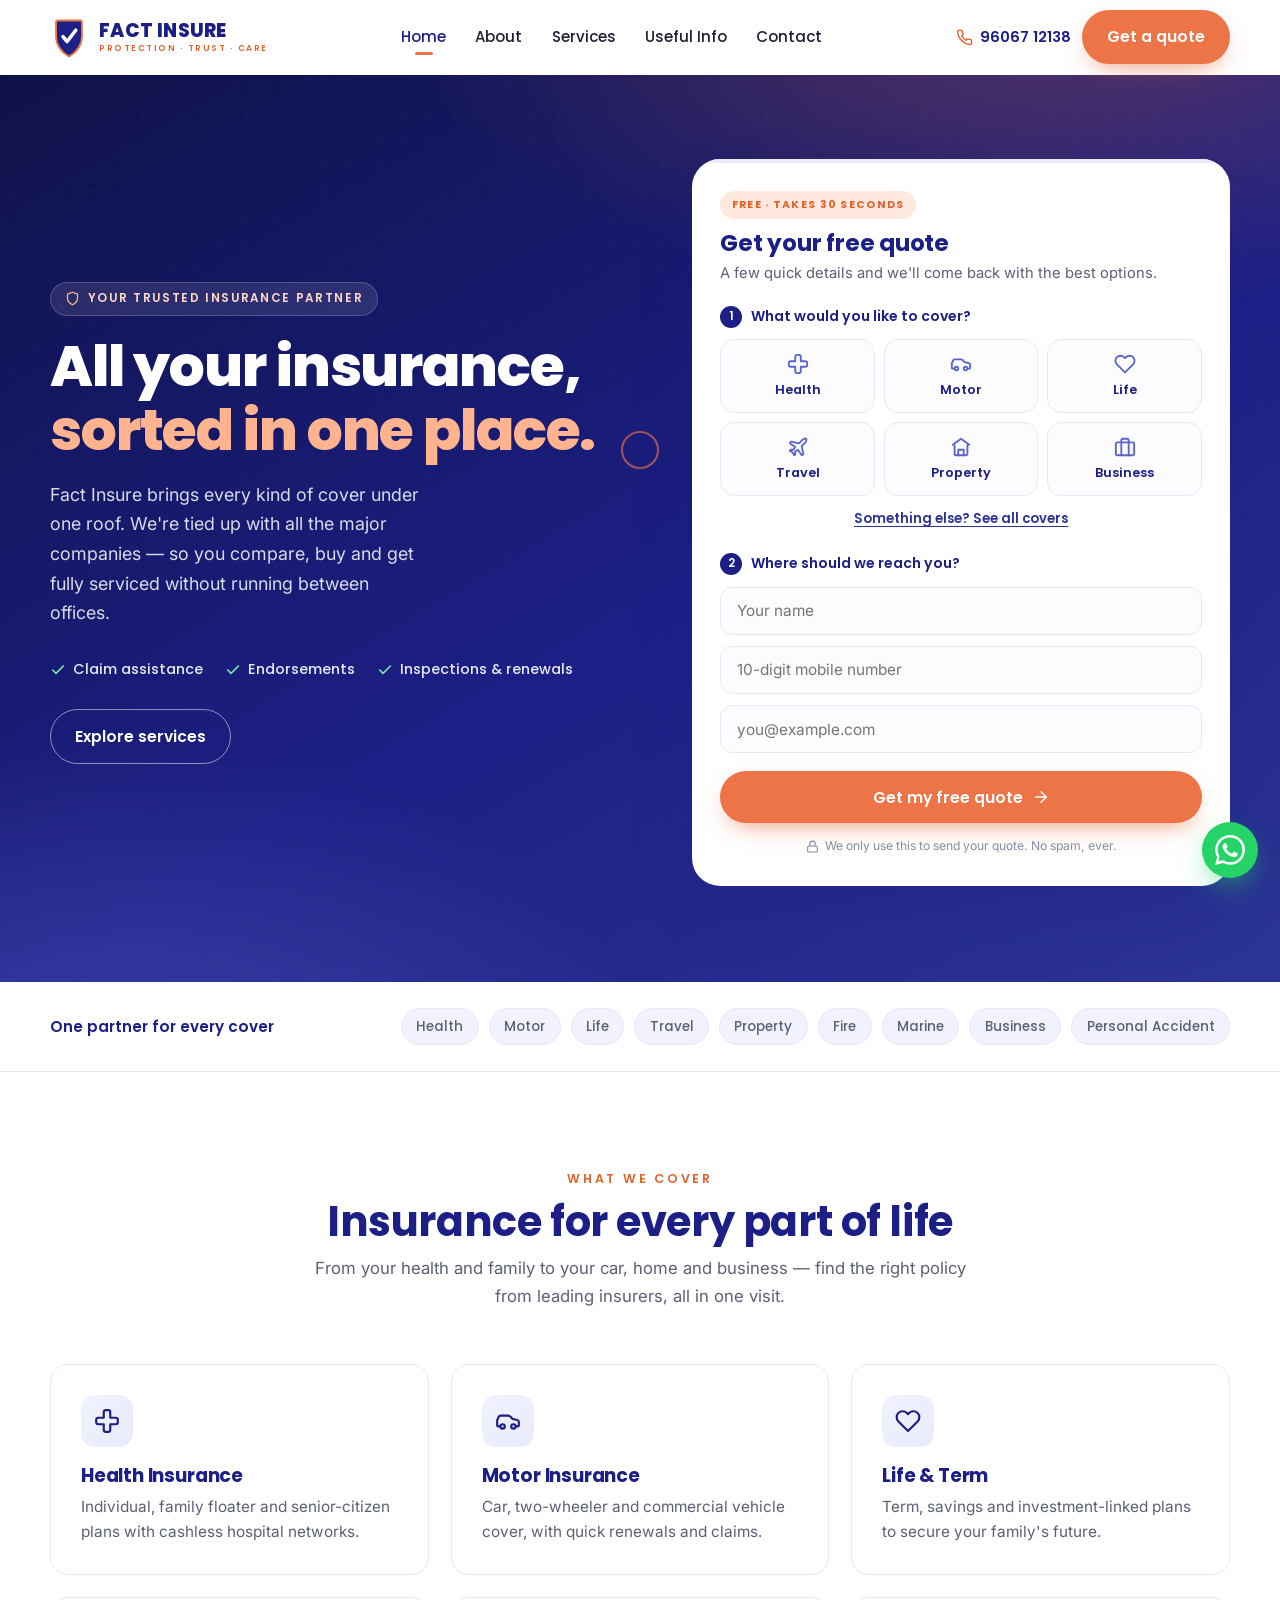
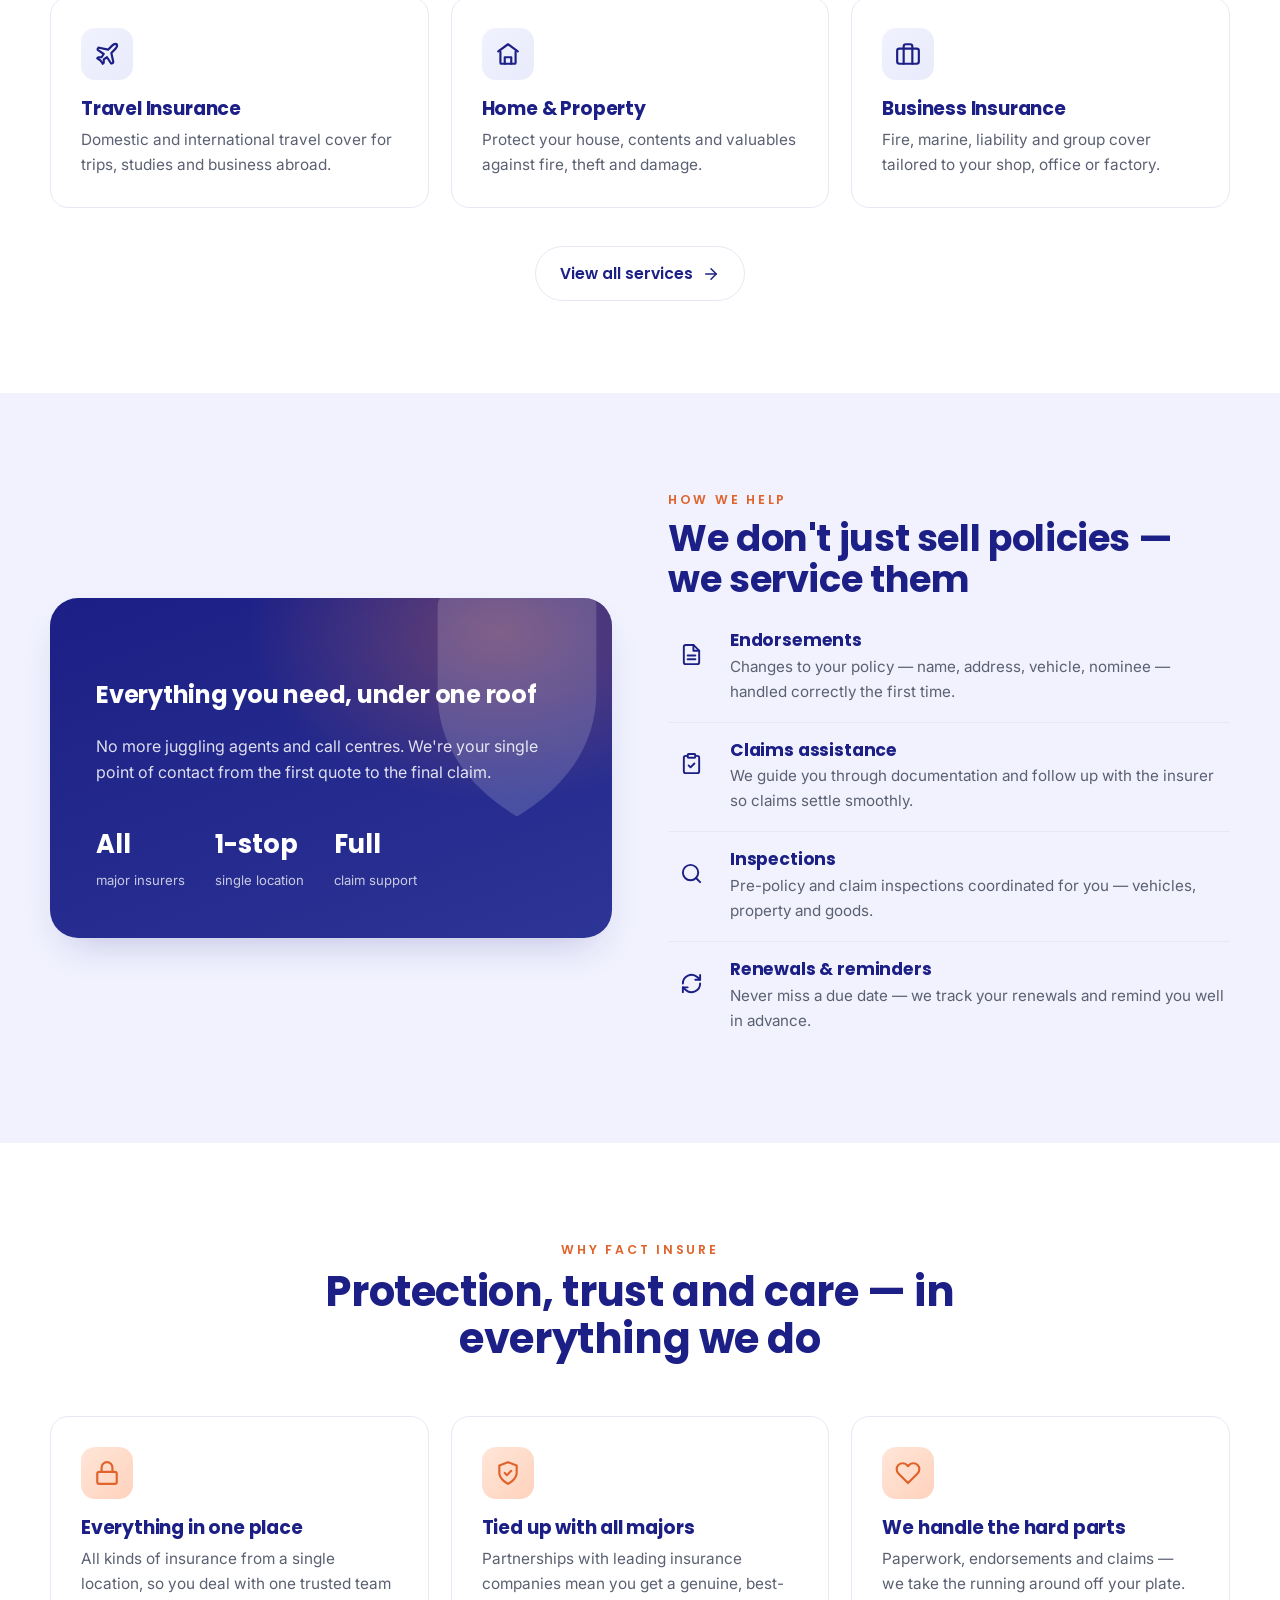
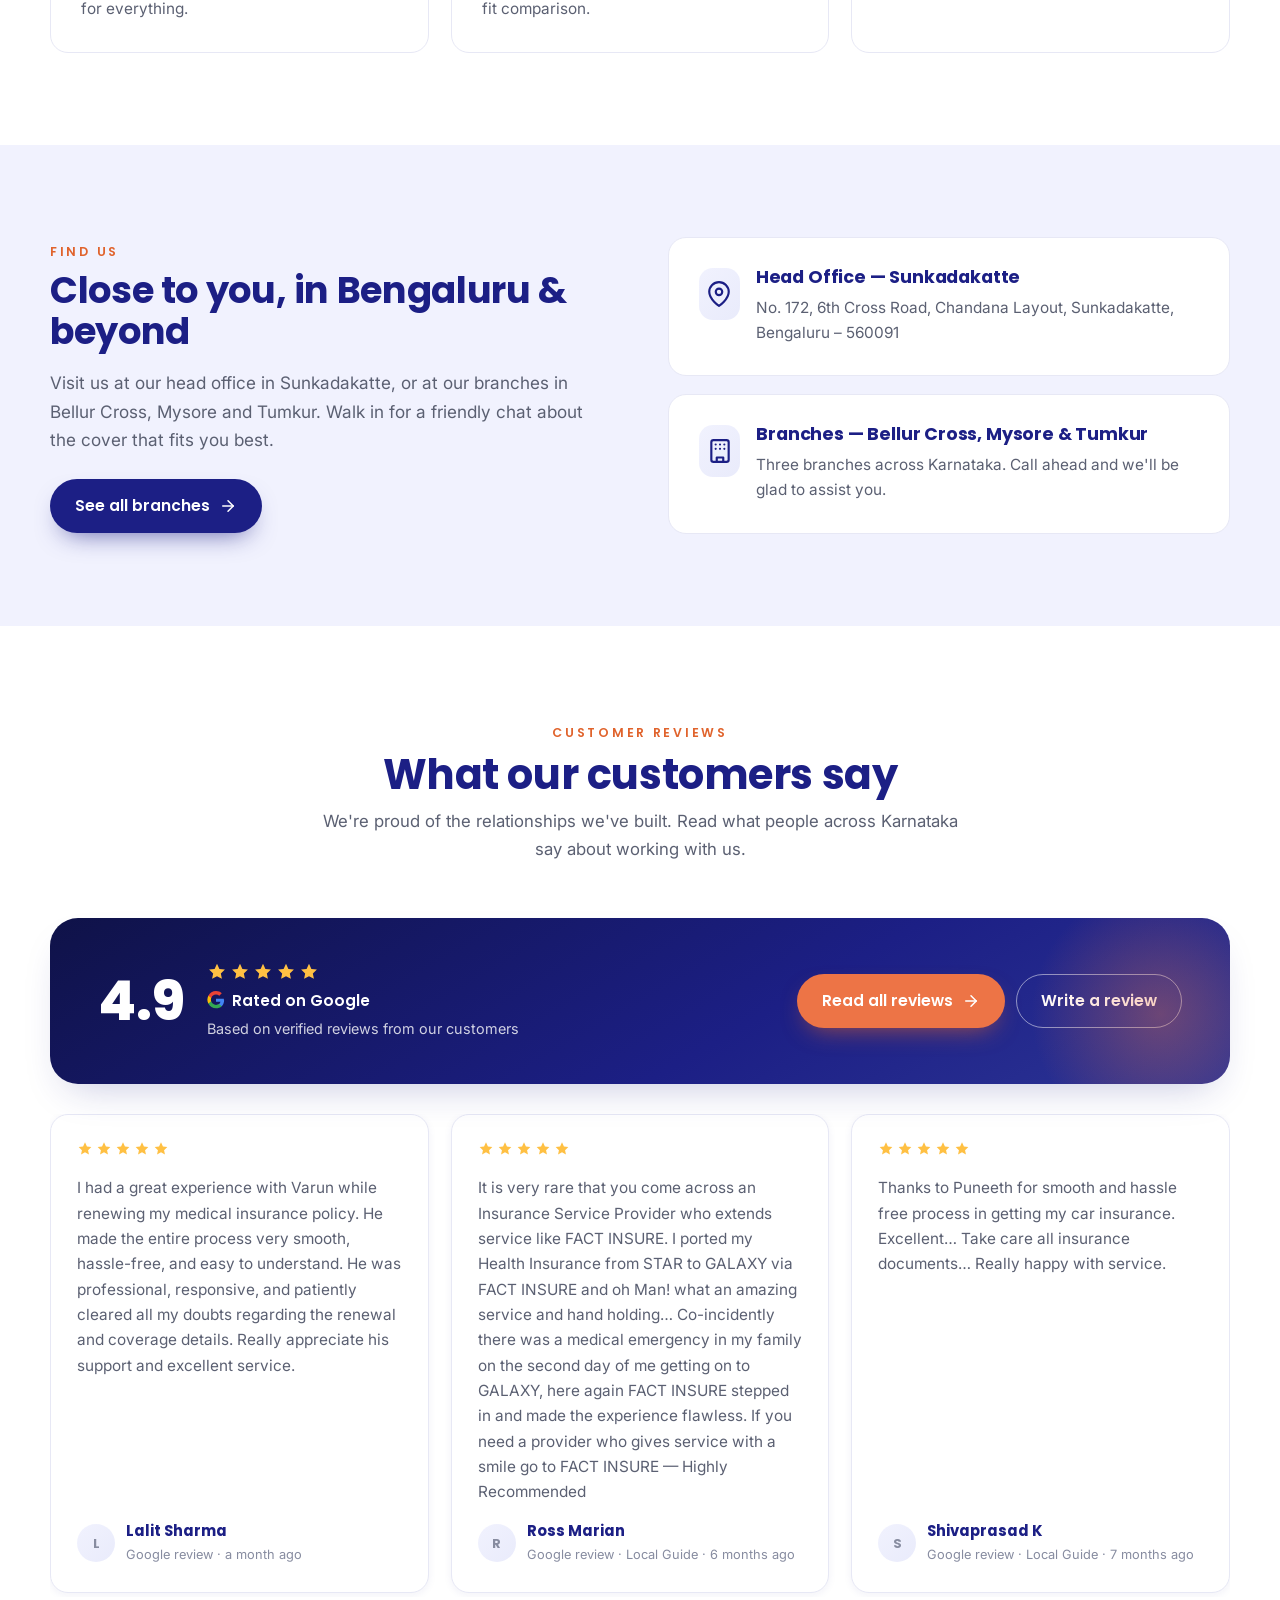
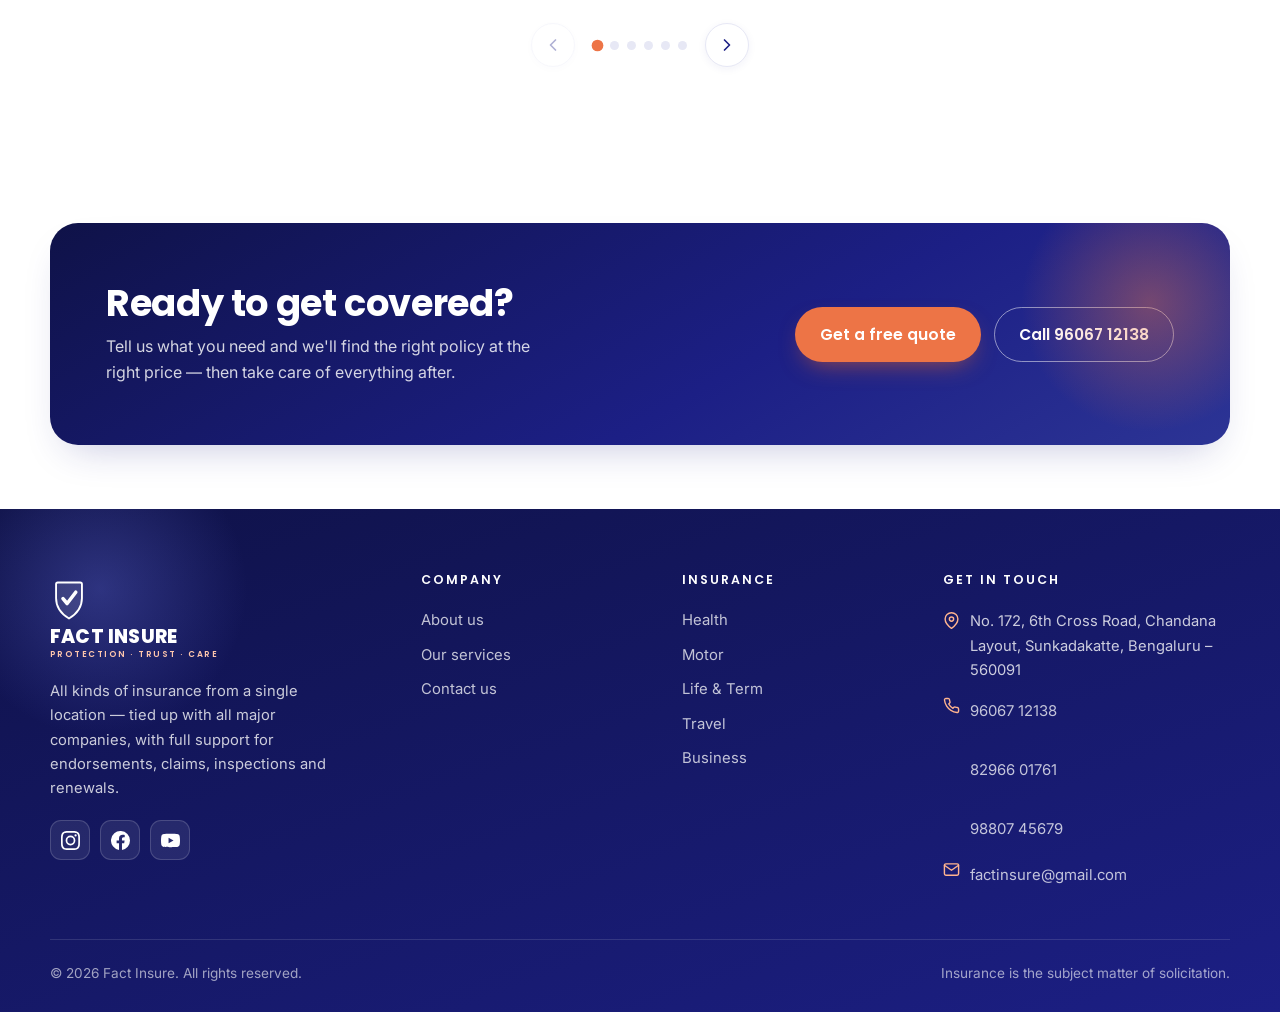
==== commit c39ae2c1: "Collect a validated email in the hero quote form Adds a required email field so enquiries carry a wr" ====
--- a/index.html
+++ b/index.html
@@ -69,7 +69,7 @@
           <div class="hq-head">
             <span class="hq-badge">Free · takes 30 seconds</span>
             <h2>Get your free quote</h2>
-            <p>Two quick details and we'll call you back with the best options.</p>
+            <p>A few quick details and we'll come back with the best options.</p>
           </div>
 
           <p class="hq-step"><span class="hq-num">1</span>What would you like to cover?</p>
@@ -108,6 +108,9 @@
           <div class="hq-field">
             <input id="hqPhone" name="hqPhone" type="tel" inputmode="numeric" autocomplete="tel" maxlength="14" placeholder="10-digit mobile number" required>
           </div>
+          <div class="hq-field">
+            <input id="hqEmail" name="hqEmail" type="email" inputmode="email" autocomplete="email" placeholder="you@example.com" required>
+          </div>
 
           <button class="btn hq-submit" type="submit" id="hqSubmit">
             <span id="hqSubmitText">Get my free quote</span>
